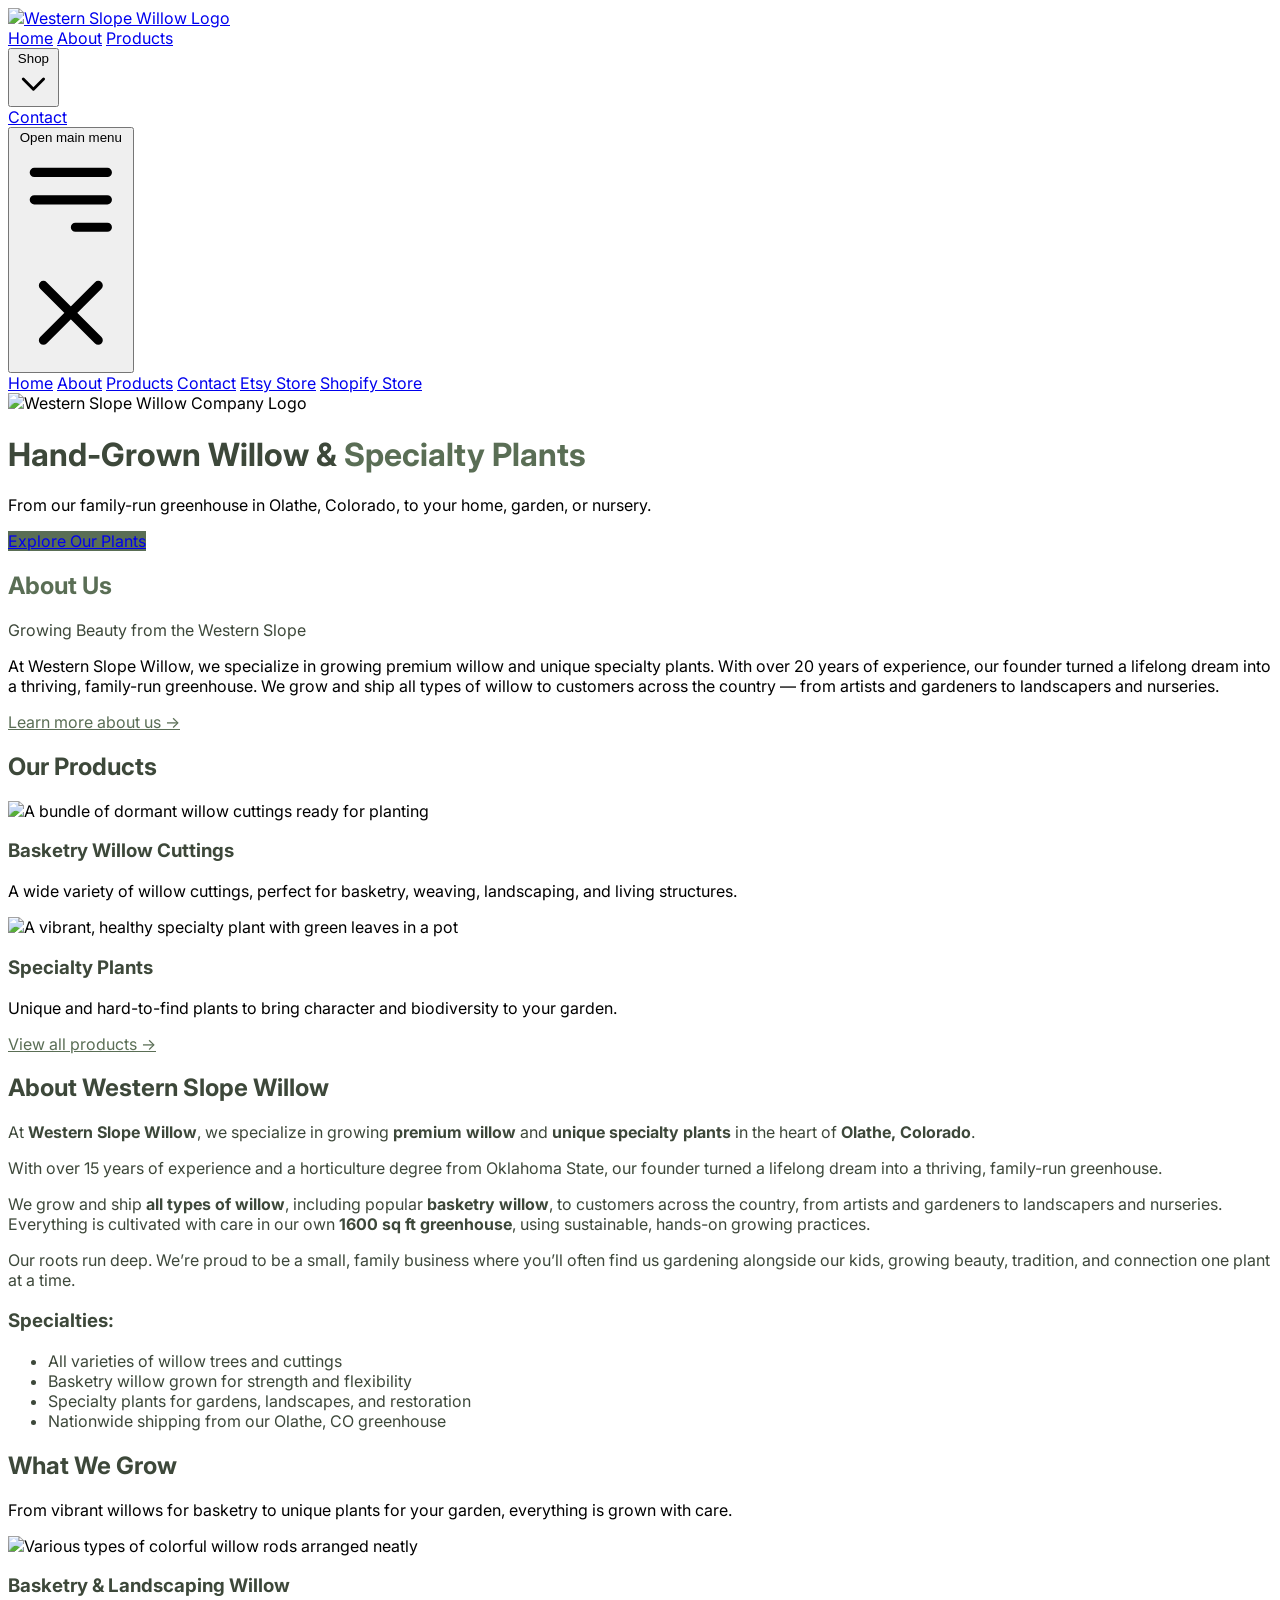
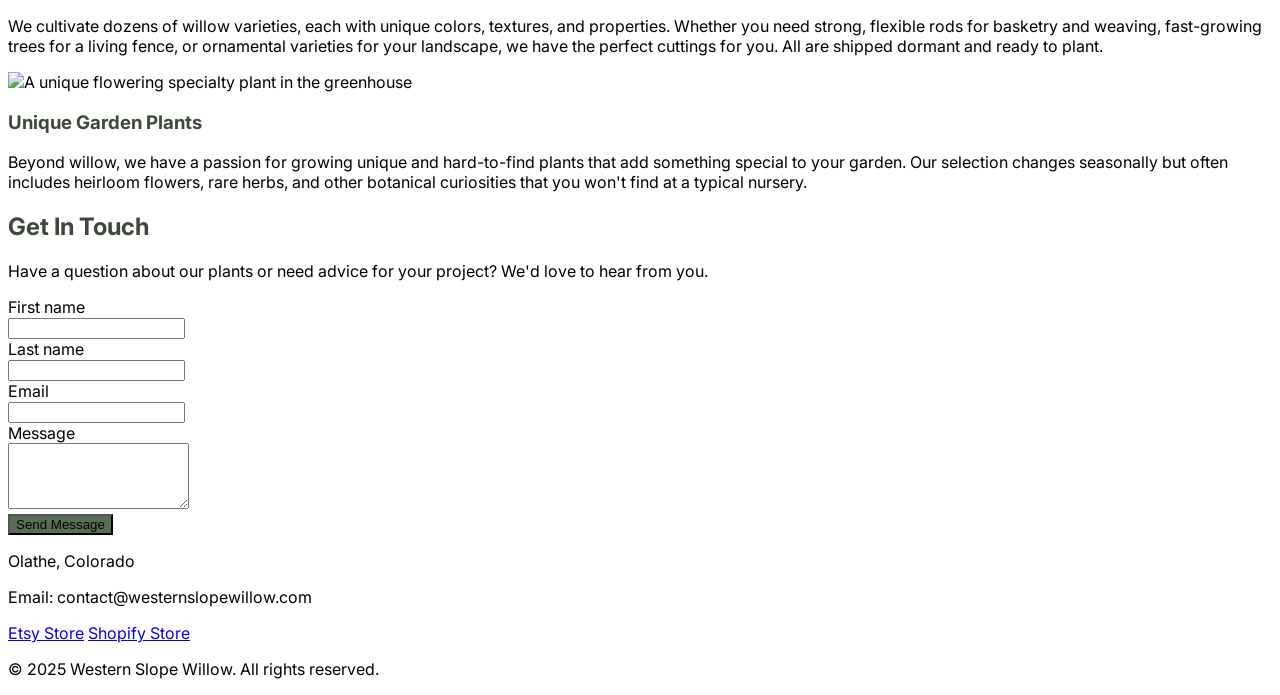
==== index.html @ 3ff565b8 "Logo sizing increased" ====
<!DOCTYPE html>
<html lang="en">
<head>
    <meta charset="UTF-8">
    <meta name="viewport" content="width=device-width, initial-scale=1.0">
    <title>Western Slope Willow - Basketry & Landscaping Cuttings</title>
    <meta name="description" content="Shop premium, hand-grown basketry willow cuttings and unique specialty plants from our family-run greenhouse in Olathe, Colorado. Perfect for weaving, landscaping, and artists.">
    <script src="https://cdn.tailwindcss.com"></script>
    <link href="https://fonts.googleapis.com/css2?family=Inter:wght@400;500;600;700&display=swap" rel="stylesheet">
    <style>
        body {
            font-family: 'Inter', sans-serif;
        }
        /* Earth Tone Palette */
        :root {
            --primary-color: #5A6E55; /* Muted Green */
            --primary-hover: #4B5A47; /* Darker Green */
            --secondary-color: #8B4513; /* Saddle Brown */
            --accent-color: #D2B48C; /* Tan */
            --text-dark: #3D483A;
            --text-light: #F5F5DC; /* Beige */
        }

        .nav-link {
            @apply px-3 py-2 rounded-md text-sm font-medium text-white hover:bg-gray-700;
        }
        .nav-link.active {
            @apply bg-gray-900 text-white;
        }
        .cta-button {
            background-color: var(--primary-color);
            @apply inline-block text-white font-bold py-3 px-6 rounded-lg transition duration-300;
        }
        .cta-button:hover {
            background-color: var(--primary-hover);
        }
        .section {
            @apply py-16 sm:py-24;
        }
        .section-title {
            @apply text-3xl sm:text-4xl font-bold tracking-tight text-center;
            color: var(--text-dark);
        }
        .card {
            @apply bg-white rounded-xl shadow-lg overflow-hidden transform hover:-translate-y-2 transition-transform duration-300;
        }
        .text-primary {
            color: var(--primary-color);
        }
        /* Style for the dropdown */
        .dropdown .dropdown-menu {
            display: none;
        }
        .dropdown:hover .dropdown-menu, .dropdown.open .dropdown-menu {
            display: block;
        }
    </style>
</head>
<body class="bg-gray-100">

    <!-- Navigation -->
    <nav class="bg-gray-800 fixed w-full z-20 top-0">
        <div class="max-w-7xl mx-auto px-4 sm:px-6 lg:px-8">
            <div class="flex items-center justify-between h-16">
                <div class="flex items-center">
                    <div class="flex-shrink-0">
                        <a href="#home" onclick="showPage('home')">
                            <img class="h-10 w-auto" src="https://github.com/westernslopewillow/Western-slope-willow/blob/main/Western%20Slope%20Willow.%20I%20want%20this%20to%20be%20a%20basic%20earthtone%20logo%20with%20mountains%20and%20willow.jpg?raw=true" alt="Western Slope Willow Logo">
                        </a>
                    </div>
                </div>
                <div class="hidden md:block">
                    <div class="ml-10 flex items-baseline space-x-4">
                        <a href="#home" class="text-white nav-link active" onclick="showPage('home')">Home</a>
                        <a href="#about" class="text-white nav-link" onclick="showPage('about')">About</a>
                        <a href="#services" class="text-white nav-link" onclick="showPage('services')">Products</a>
                        <!-- Shop Dropdown -->
                        <div class="relative dropdown">
                            <button id="shop-menu-button" class="text-white nav-link flex items-center">
                                Shop
                                <svg class="w-4 h-4 ml-1" fill="none" stroke="currentColor" viewBox="0 0 24 24" xmlns="http://www.w3.org/2000/svg"><path stroke-linecap="round" stroke-linejoin="round" stroke-width="2" d="M19 9l-7 7-7-7"></path></svg>
                            </button>
                            <div class="dropdown-menu absolute right-0 mt-2 w-48 bg-gray-800 rounded-md shadow-lg py-1 z-20">
                                <a href="https://www.etsy.com/shop/WesternSlopeWillowCo" target="_blank" class="block px-4 py-2 text-sm text-white hover:bg-gray-700">Etsy Store</a>
                                <a href="https://m1h2y1-4b.myshopify.com/" target="_blank" class="block px-4 py-2 text-sm text-white hover:bg-gray-700">Shopify Store</a>
                            </div>
                        </div>
                        <a href="#contact" class="text-white nav-link" onclick="showPage('contact')">Contact</a>
                    </div>
                </div>
                <div class="md:hidden">
                     <button id="mobile-menu-button" class="inline-flex items-center justify-center p-2 rounded-md text-gray-400 hover:text-white hover:bg-gray-700 focus:outline-none focus:ring-2 focus:ring-offset-2 focus:ring-offset-gray-800 focus:ring-white">
                        <span class="sr-only">Open main menu</span>
                        <svg class="block h-6 w-6" xmlns="http://www.w3.org/2000/svg" fill="none" viewBox="0 0 24 24" stroke="currentColor" aria-hidden="true">
                            <path stroke-linecap="round" stroke-linejoin="round" stroke-width="2" d="M4 6h16M4 12h16m-7 6h7" />
                        </svg>
                        <svg class="hidden h-6 w-6" xmlns="http://www.w3.org/2000/svg" fill="none" viewBox="0 0 24 24" stroke="currentColor" aria-hidden="true">
                            <path stroke-linecap="round" stroke-linejoin="round" stroke-width="2" d="M6 18L18 6M6 6l12 12" />
                        </svg>
                    </button>
                </div>
            </div>
        </div>
        <div class="md:hidden hidden" id="mobile-menu">
            <div class="px-2 pt-2 pb-3 space-y-1 sm:px-3">
                <a href="#home" class="block nav-link active" onclick="showPage('home')">Home</a>
                <a href="#about" class="block nav-link" onclick="showPage('about')">About</a>
                <a href="#services" class="block nav-link" onclick="showPage('services')">Products</a>
                <a href="#contact" class="block nav-link" onclick="showPage('contact')">Contact</a>
                <a href="https://www.etsy.com/shop/WesternSlopeWillowCo" target="_blank" class="block nav-link">Etsy Store</a>
                <a href="https://m1h2y1-4b.myshopify.com/" target="_blank" class="block nav-link">Shopify Store</a>
            </div>
        </div>
    </nav>

    <main class="pt-16">
        <!-- Home Page -->
        <div id="home" class="page">
            <!-- Hero Section -->
            <header class="bg-white shadow">
                <div class="max-w-7xl mx-auto py-20 px-4 sm:px-6 lg:px-8 text-center">
                    <!-- LOGO ADDED HERE -->
                    <img class="h-40 w-auto mx-auto mb-8" src="https://github.com/westernslopewillow/Western-slope-willow/blob/main/Western%20Slope%20Willow.%20I%20want%20this%20to%20be%20a%20basic%20earthtone%20logo%20with%20mountains%20and%20willow.jpg?raw=true" alt="Western Slope Willow Company Logo">
                    
                    <h1 class="text-4xl sm:text-5xl md:text-6xl font-extrabold leading-tight" style="color: var(--text-dark);">
                        Hand-Grown Willow & <span class="text-primary">Specialty Plants</span>
                    </h1>
                    <p class="mt-4 max-w-2xl mx-auto text-lg sm:text-xl text-gray-600">
                        From our family-run greenhouse in Olathe, Colorado, to your home, garden, or nursery.
                    </p>
                    <div class="mt-8">
                        <a href="#contact" onclick="showPage('contact')" class="cta-button">Explore Our Plants</a>
                    </div>
                </div>
            </header>

            <!-- About Us Summary Section -->
            <section class="section bg-gray-50">
                <div class="max-w-7xl mx-auto px-4 sm:px-6 lg:px-8">
                    <div class="lg:text-center">
                        <h2 class="text-base font-semibold tracking-wide uppercase" style="color: var(--primary-color);">About Us</h2>
                        <p class="mt-2 section-title">Growing Beauty from the Western Slope</p>
                        <p class="mt-4 max-w-2xl text-xl text-gray-600 lg:mx-auto">
                            At Western Slope Willow, we specialize in growing premium willow and unique specialty plants. With over 20 years of experience, our founder turned a lifelong dream into a thriving, family-run greenhouse. We grow and ship all types of willow to customers across the country — from artists and gardeners to landscapers and nurseries.
                        </p>
                    </div>
                    <div class="mt-12 flex justify-center">
                         <a href="#about" onclick="showPage('about')" class="font-semibold" style="color: var(--primary-color);">Learn more about us &rarr;</a>
                    </div>
                </div>
            </section>

            <!-- Products Overview Section -->
            <section class="section">
                <div class="max-w-7xl mx-auto px-4 sm:px-6 lg:px-8">
                    <h2 class="section-title">Our Products</h2>
                    <div class="mt-12 grid gap-8 md:grid-cols-2 lg:grid-cols-2 lg:max-w-4xl lg:mx-auto">
                        <div class="card">
                            <img class="h-48 w-full object-cover" src="https://placehold.co/600x400/8B4513/F5F5DC?text=Willow+Cuttings" alt="A bundle of dormant willow cuttings ready for planting">
                            <div class="p-6">
                                <h3 class="text-xl font-bold" style="color: var(--text-dark);">Basketry Willow Cuttings</h3>
                                <p class="mt-2 text-gray-600">A wide variety of willow cuttings, perfect for basketry, weaving, landscaping, and living structures.</p>
                            </div>
                        </div>
                        <div class="card">
                            <img class="h-48 w-full object-cover" src="https://placehold.co/600x400/5A6E55/F5F5DC?text=Specialty+Plants" alt="A vibrant, healthy specialty plant with green leaves in a pot">
                            <div class="p-6">
                                <h3 class="text-xl font-bold" style="color: var(--text-dark);">Specialty Plants</h3>
                                <p class="mt-2 text-gray-600">Unique and hard-to-find plants to bring character and biodiversity to your garden.</p>
                            </div>
                        </div>
                    </div>
                     <div class="mt-12 flex justify-center">
                         <a href="#services" onclick="showPage('services')" class="font-semibold" style="color: var(--primary-color);">View all products &rarr;</a>
                    </div>
                </div>
            </section>
        </div>

        <!-- About Page -->
        <div id="about" class="page hidden">
            <div class="section bg-white">
                <div class="max-w-7xl mx-auto px-4 sm:px-6 lg:px-8">
                    <h2 class="section-title">About Western Slope Willow</h2>
                    <div class="mt-12 prose prose-lg mx-auto" style="color: var(--text-dark);">
                        <p>At <strong>Western Slope Willow</strong>, we specialize in growing <strong>premium willow</strong> and <strong>unique specialty plants</strong> in the heart of <strong>Olathe, Colorado</strong>.</p>
                        <p>With over 15 years of experience and a horticulture degree from Oklahoma State, our founder turned a lifelong dream into a thriving, family-run greenhouse.</p>
                        <p>We grow and ship <strong>all types of willow</strong>, including popular <strong>basketry willow</strong>, to customers across the country, from artists and gardeners to landscapers and nurseries. Everything is cultivated with care in our own <strong>1600 sq ft greenhouse</strong>, using sustainable, hands-on growing practices.</p>
                        <p>Our roots run deep. We’re proud to be a small, family business where you’ll often find us gardening alongside our kids, growing beauty, tradition, and connection one plant at a time.</p>
                        <h3 class="mt-8">Specialties:</h3>
                        <ul>
                            <li>All varieties of willow trees and cuttings</li>
                            <li>Basketry willow grown for strength and flexibility</li>
                            <li>Specialty plants for gardens, landscapes, and restoration</li>
                            <li>Nationwide shipping from our Olathe, CO greenhouse</li>
                        </ul>
                    </div>
                </div>
            </div>
        </div>

        <!-- Products Page -->
        <div id="services" class="page hidden">
             <div class="section">
                <div class="max-w-7xl mx-auto px-4 sm:px-6 lg:px-8">
                    <h2 class="section-title">What We Grow</h2>
                    <p class="mt-4 max-w-3xl mx-auto text-center text-xl text-gray-600">From vibrant willows for basketry to unique plants for your garden, everything is grown with care.</p>
                    <div class="mt-12 space-y-12">
                        <!-- Product Item 1 -->
                        <div class="flex flex-col md:flex-row items-center bg-white rounded-xl shadow-lg p-8">
                            <div class="md:w-1/3 mb-6 md:mb-0 md:mr-8">
                                <img src="https://placehold.co/600x400/8B4513/F5F5DC?text=Willow+Varieties" class="rounded-lg shadow-md" alt="Various types of colorful willow rods arranged neatly">
                            </div>
                            <div class="md:w-2/3">
                                <h3 class="text-2xl font-bold" style="color: var(--text-dark);">Basketry & Landscaping Willow</h3>
                                <p class="mt-4 text-gray-600">We cultivate dozens of willow varieties, each with unique colors, textures, and properties. Whether you need strong, flexible rods for basketry and weaving, fast-growing trees for a living fence, or ornamental varieties for your landscape, we have the perfect cuttings for you. All are shipped dormant and ready to plant.</p>
                            </div>
                        </div>
                         <!-- Product Item 2 -->
                        <div class="flex flex-col md:flex-row-reverse items-center bg-white rounded-xl shadow-lg p-8">
                            <div class="md:w-1/3 mb-6 md:mb-0 md:ml-8">
                                <img src="https://placehold.co/600x400/5A6E55/F5F5DC?text=Specialty+Plants" class="rounded-lg shadow-md" alt="A unique flowering specialty plant in the greenhouse">
                            </div>
                            <div class="md:w-2/3">
                                <h3 class="text-2xl font-bold" style="color: var(--text-dark);">Unique Garden Plants</h3>
                                <p class="mt-4 text-gray-600">Beyond willow, we have a passion for growing unique and hard-to-find plants that add something special to your garden. Our selection changes seasonally but often includes heirloom flowers, rare herbs, and other botanical curiosities that you won't find at a typical nursery.</p>
                            </div>
                        </div>
                    </div>
                </div>
            </div>
        </div>

        <!-- Contact Page -->
        <div id="contact" class="page hidden">
            <div class="section bg-white">
                <div class="max-w-xl mx-auto px-4 sm:px-6 lg:px-8">
                    <h2 class="section-title">Get In Touch</h2>
                    <p class="mt-4 text-lg text-gray-600 text-center">Have a question about our plants or need advice for your project? We'd love to hear from you.</p>
                    <form action="#" method="POST" class="mt-12 grid grid-cols-1 gap-y-6 sm:grid-cols-2 sm:gap-x-8">
                        <div>
                            <label for="first-name" class="block text-sm font-medium text-gray-700">First name</label>
                            <div class="mt-1">
                                <input type="text" name="first-name" id="first-name" autocomplete="given-name" class="py-3 px-4 block w-full shadow-sm focus:ring-green-500 focus:border-green-500 border-gray-300 rounded-md">
                            </div>
                        </div>
                        <div>
                            <label for="last-name" class="block text-sm font-medium text-gray-700">Last name</label>
                            <div class="mt-1">
                                <input type="text" name="last-name" id="last-name" autocomplete="family-name" class="py-3 px-4 block w-full shadow-sm focus:ring-green-500 focus:border-green-500 border-gray-300 rounded-md">
                            </div>
                        </div>
                        <div class="sm:col-span-2">
                            <label for="email" class="block text-sm font-medium text-gray-700">Email</label>
                            <div class="mt-1">
                                <input id="email" name="email" type="email" autocomplete="email" class="py-3 px-4 block w-full shadow-sm focus:ring-green-500 focus:border-green-500 border-gray-300 rounded-md">
                            </div>
                        </div>
                        <div class="sm:col-span-2">
                            <label for="message" class="block text-sm font-medium text-gray-700">Message</label>
                            <div class="mt-1">
                                <textarea id="message" name="message" rows="4" class="py-3 px-4 block w-full shadow-sm focus:ring-green-500 focus:border-green-500 border border-gray-300 rounded-md"></textarea>
                            </div>
                        </div>
                        <div class="sm:col-span-2">
                            <button type="submit" class="w-full cta-button justify-center">
                                Send Message
                            </button>
                        </div>
                    </form>
                    <div class="mt-12 text-center text-gray-600">
                        <p>Olathe, Colorado</p>
                        <p class="mt-2">Email: contact@westernslopewillow.com</p>
                    </div>
                </div>
            </div>
        </div>
    </main>

    <!-- Footer -->
    <footer class="bg-gray-800">
        <div class="max-w-7xl mx-auto py-12 px-4 sm:px-6 lg:px-8 text-center">
            <div class="mb-4 flex justify-center space-x-6">
                <a href="https://www.etsy.com/shop/WesternSlopeWillowCo" target="_blank" class="text-gray-400 hover:text-white">Etsy Store</a>
                <a href="https://m1h2y1-4b.myshopify.com/" target="_blank" class="text-gray-400 hover:text-white">Shopify Store</a>
            </div>
            <p class="text-center text-base text-gray-400">&copy; 2025 Western Slope Willow. All rights reserved.</p>
        </div>
    </footer>

    <script>
        // --- Page Navigation ---
        const pages = document.querySelectorAll('.page');
        const navLinks = document.querySelectorAll('.nav-link');

        function showPage(pageId) {
            // Hide all pages
            pages.forEach(page => {
                page.classList.add('hidden');
            });

            // Show the selected page
            const activePage = document.getElementById(pageId);
            if (activePage) {
                activePage.classList.remove('hidden');
            }

            // Update active state in nav links
            navLinks.forEach(link => {
                link.classList.remove('active');
                if (link.getAttribute('href') === `#${pageId}`) {
                    link.classList.add('active');
                }
            });

            // Close mobile menu if open
            const mobileMenu = document.getElementById('mobile-menu');
            if (mobileMenu) {
                mobileMenu.classList.add('hidden');
            }
            
            // Scroll to top of page
            window.scrollTo(0, 0);
        }

        // --- Mobile Menu ---
        const mobileMenuButton = document.getElementById('mobile-menu-button');
        const mobileMenu = document.getElementById('mobile-menu');
        const mobileMenuSvgs = mobileMenuButton ? mobileMenuButton.querySelectorAll('svg') : [];

        if (mobileMenuButton) {
            mobileMenuButton.addEventListener('click', () => {
                mobileMenu.classList.toggle('hidden');
                mobileMenuSvgs.forEach(svg => svg.classList.toggle('hidden'));
            });
        }
        
        // --- Shop Dropdown ---
        const shopMenuButton = document.getElementById('shop-menu-button');
        if (shopMenuButton) {
            const dropdown = shopMenuButton.parentElement;
            shopMenuButton.addEventListener('click', (event) => {
                event.stopPropagation(); // Prevent the window click event from firing
                dropdown.classList.toggle('open');
            });

            // Close dropdown when clicking outside
            window.addEventListener('click', () => {
                if (dropdown.classList.contains('open')) {
                    dropdown.classList.remove('open');
                }
            });
        }

        // --- Page Link Handling ---
        document.querySelectorAll('a[href^="#"]').forEach(anchor => {
            anchor.addEventListener('click', function (e) {
                // Check if the link is for a page or just a placeholder
                if (this.getAttribute('href') !== '#') {
                    e.preventDefault();
                    const pageId = this.getAttribute('href').substring(1);
                    showPage(pageId);
                }
            });
        });

        // Show home page by default
        showPage('home');
    </script>

</body>
</html>
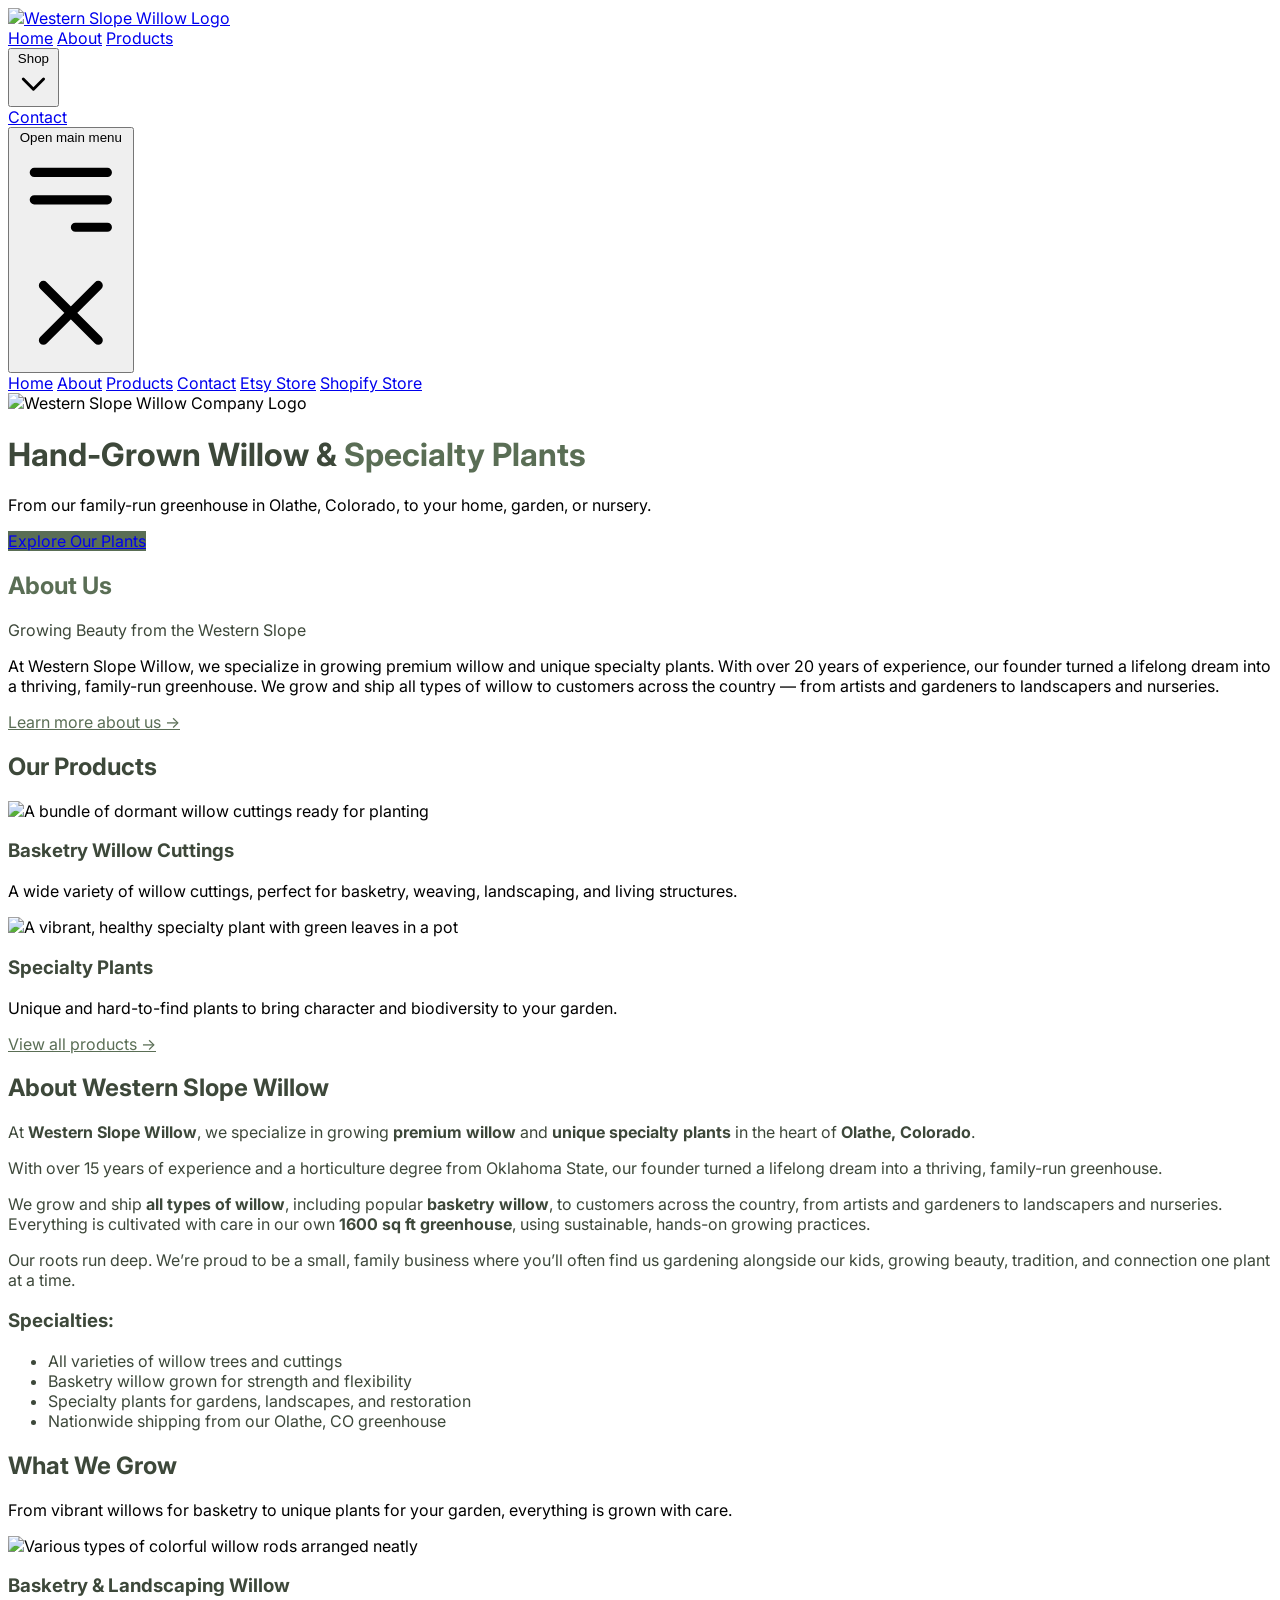
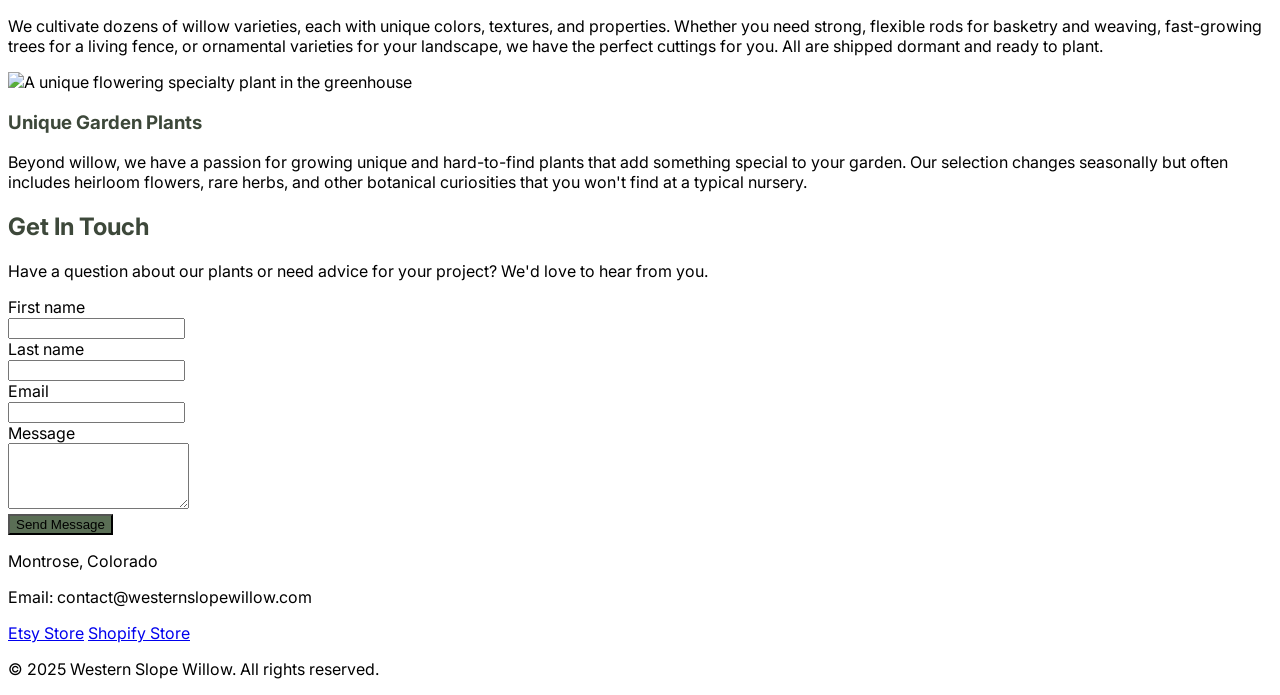
==== commit 8e1a4cc1: "Montrose location" ====
--- a/index.html
+++ b/index.html
@@ -269,7 +269,7 @@
                         </div>
                     </form>
                     <div class="mt-12 text-center text-gray-600">
-                        <p>Olathe, Colorado</p>
+                        <p>Montrose, Colorado</p>
                         <p class="mt-2">Email: contact@westernslopewillow.com</p>
                     </div>
                 </div>
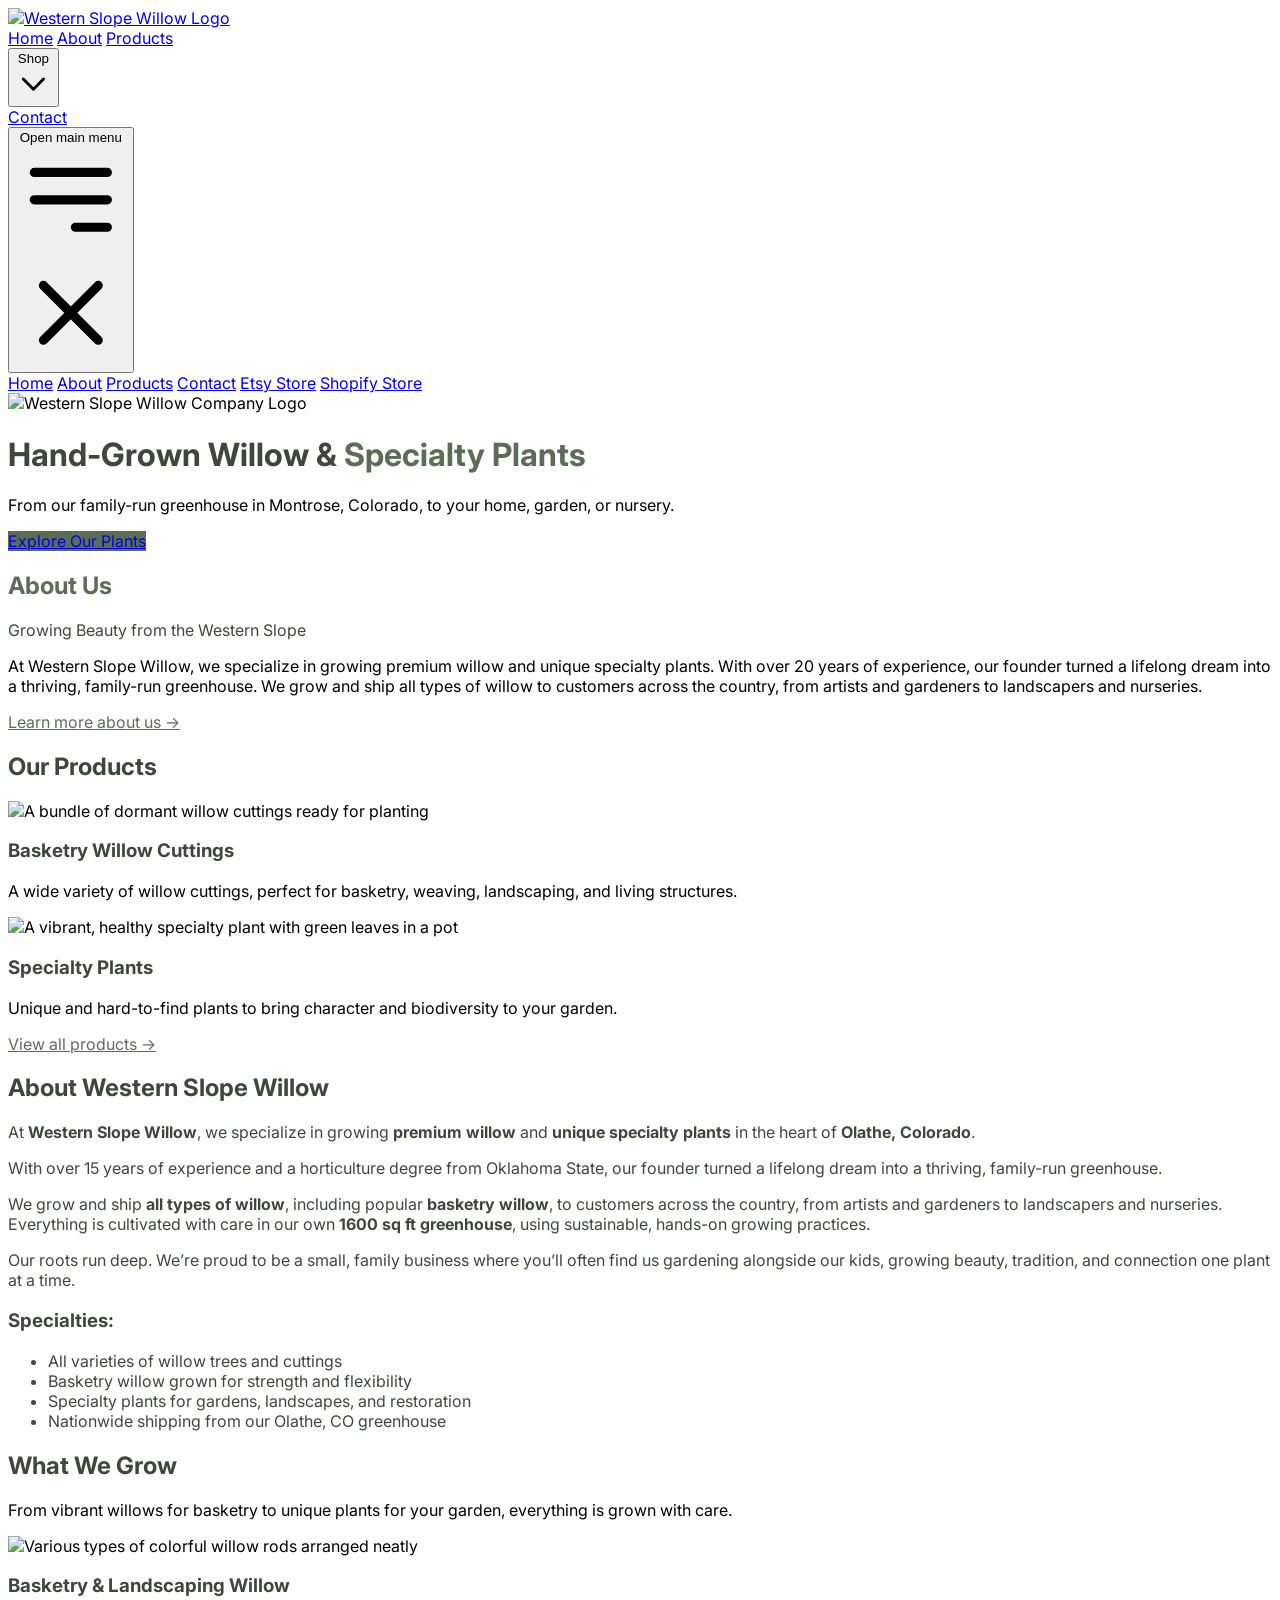
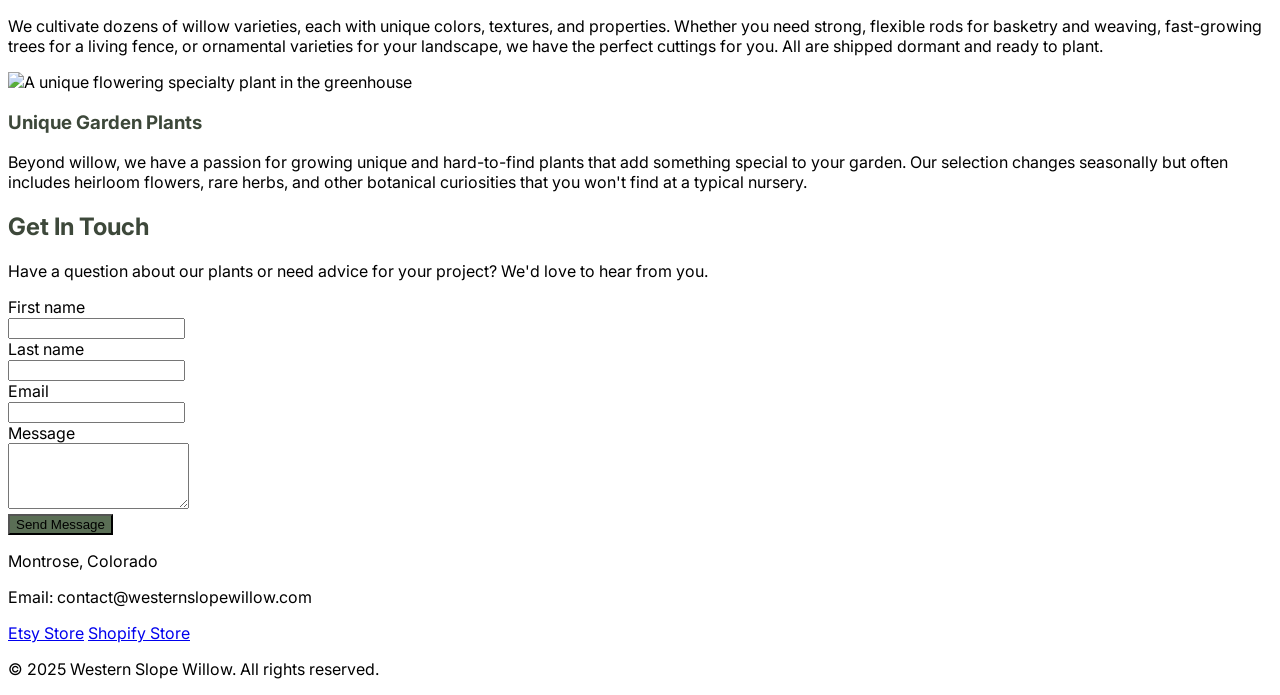
==== commit 14be0a38: "Mobile color updates" ====
--- a/index.html
+++ b/index.html
@@ -103,12 +103,12 @@
         </div>
         <div class="md:hidden hidden" id="mobile-menu">
             <div class="px-2 pt-2 pb-3 space-y-1 sm:px-3">
-                <a href="#home" class="block nav-link active" onclick="showPage('home')">Home</a>
-                <a href="#about" class="block nav-link" onclick="showPage('about')">About</a>
-                <a href="#services" class="block nav-link" onclick="showPage('services')">Products</a>
-                <a href="#contact" class="block nav-link" onclick="showPage('contact')">Contact</a>
-                <a href="https://www.etsy.com/shop/WesternSlopeWillowCo" target="_blank" class="block nav-link">Etsy Store</a>
-                <a href="https://m1h2y1-4b.myshopify.com/" target="_blank" class="block nav-link">Shopify Store</a>
+                <a href="#home" class="text-white block nav-link active" onclick="showPage('home')">Home</a>
+                <a href="#about" class="text-white block nav-link" onclick="showPage('about')">About</a>
+                <a href="#services" class="text-white block nav-link" onclick="showPage('services')">Products</a>
+                <a href="#contact" class="text-white block nav-link" onclick="showPage('contact')">Contact</a>
+                <a href="https://www.etsy.com/shop/WesternSlopeWillowCo" target="_blank" class="text-white block nav-link">Etsy Store</a>
+                <a href="https://m1h2y1-4b.myshopify.com/" target="_blank" class="text-white block nav-link">Shopify Store</a>
             </div>
         </div>
     </nav>
@@ -126,7 +126,7 @@
                         Hand-Grown Willow & <span class="text-primary">Specialty Plants</span>
                     </h1>
                     <p class="mt-4 max-w-2xl mx-auto text-lg sm:text-xl text-gray-600">
-                        From our family-run greenhouse in Olathe, Colorado, to your home, garden, or nursery.
+                        From our family-run greenhouse in Montrose, Colorado, to your home, garden, or nursery.
                     </p>
                     <div class="mt-8">
                         <a href="#contact" onclick="showPage('contact')" class="cta-button">Explore Our Plants</a>
@@ -141,7 +141,7 @@
                         <h2 class="text-base font-semibold tracking-wide uppercase" style="color: var(--primary-color);">About Us</h2>
                         <p class="mt-2 section-title">Growing Beauty from the Western Slope</p>
                         <p class="mt-4 max-w-2xl text-xl text-gray-600 lg:mx-auto">
-                            At Western Slope Willow, we specialize in growing premium willow and unique specialty plants. With over 20 years of experience, our founder turned a lifelong dream into a thriving, family-run greenhouse. We grow and ship all types of willow to customers across the country — from artists and gardeners to landscapers and nurseries.
+                            At Western Slope Willow, we specialize in growing premium willow and unique specialty plants. With over 20 years of experience, our founder turned a lifelong dream into a thriving, family-run greenhouse. We grow and ship all types of willow to customers across the country, from artists and gardeners to landscapers and nurseries.
                         </p>
                     </div>
                     <div class="mt-12 flex justify-center">
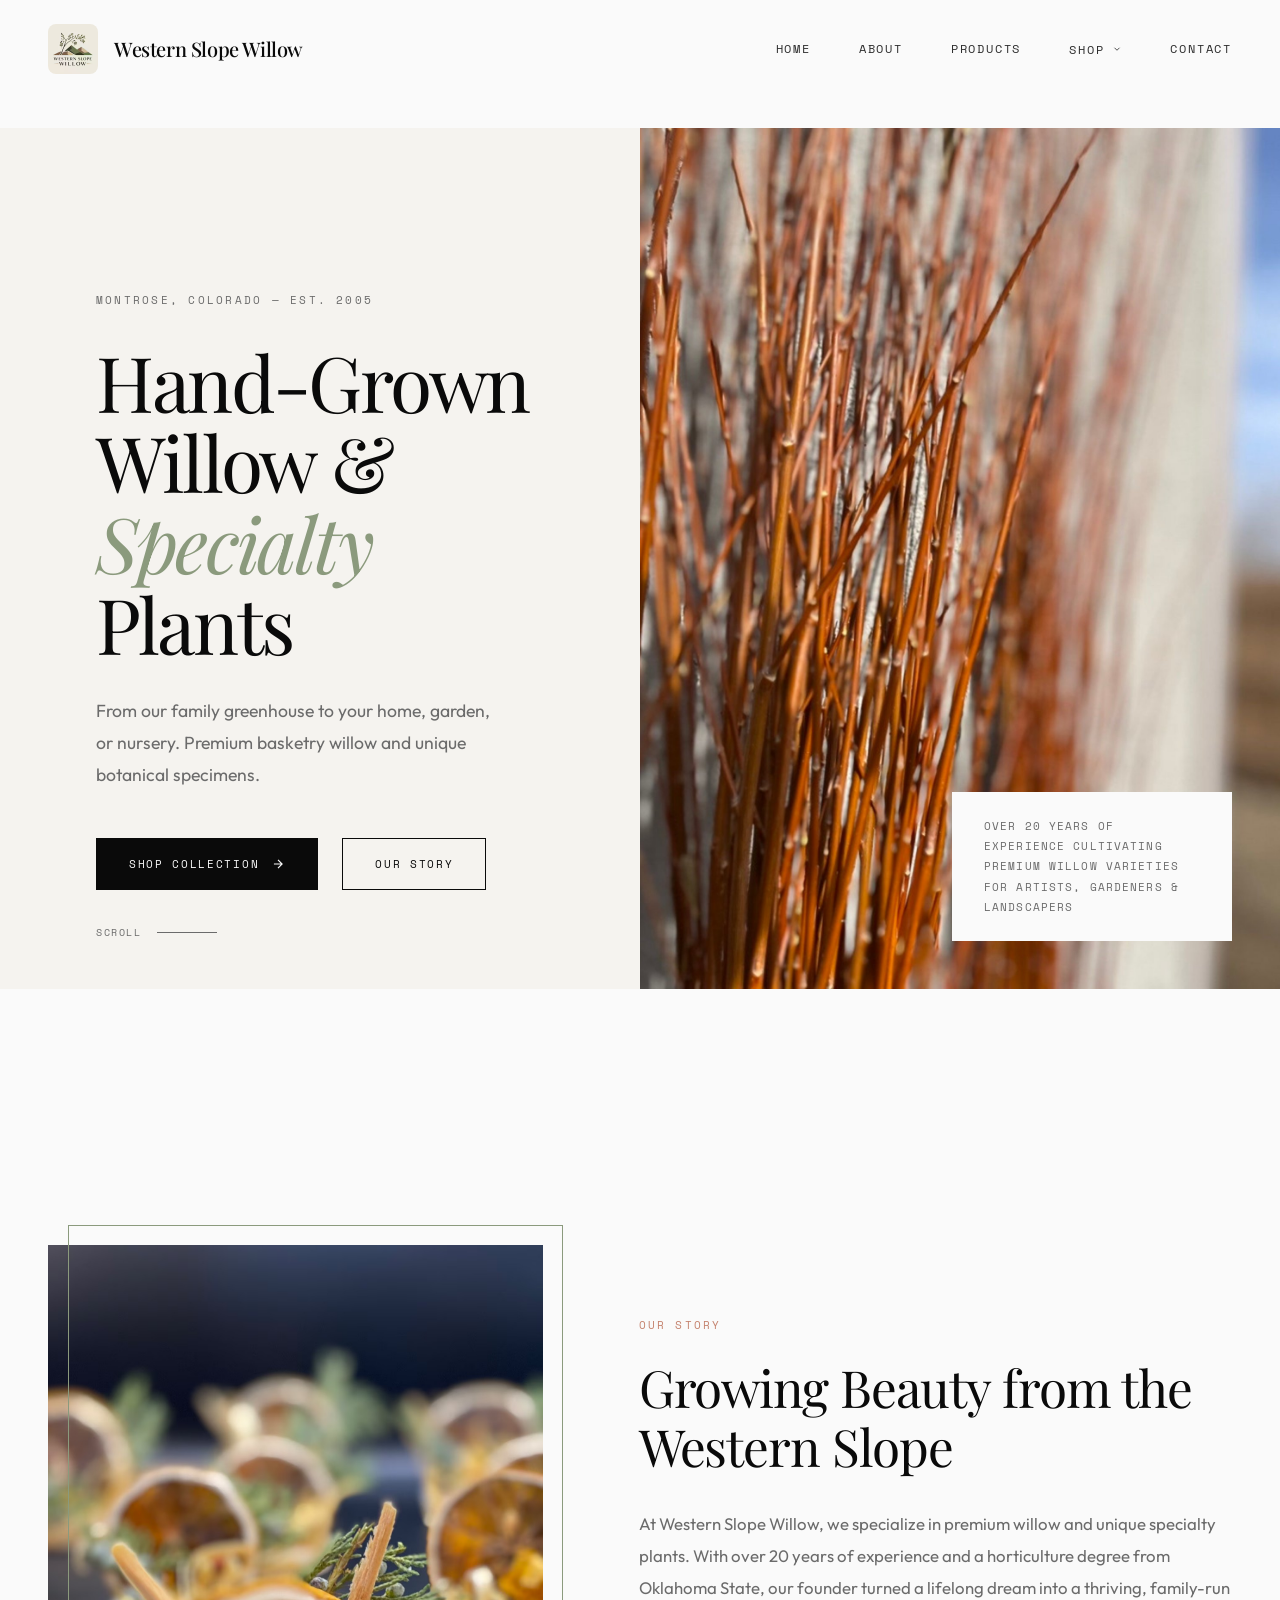
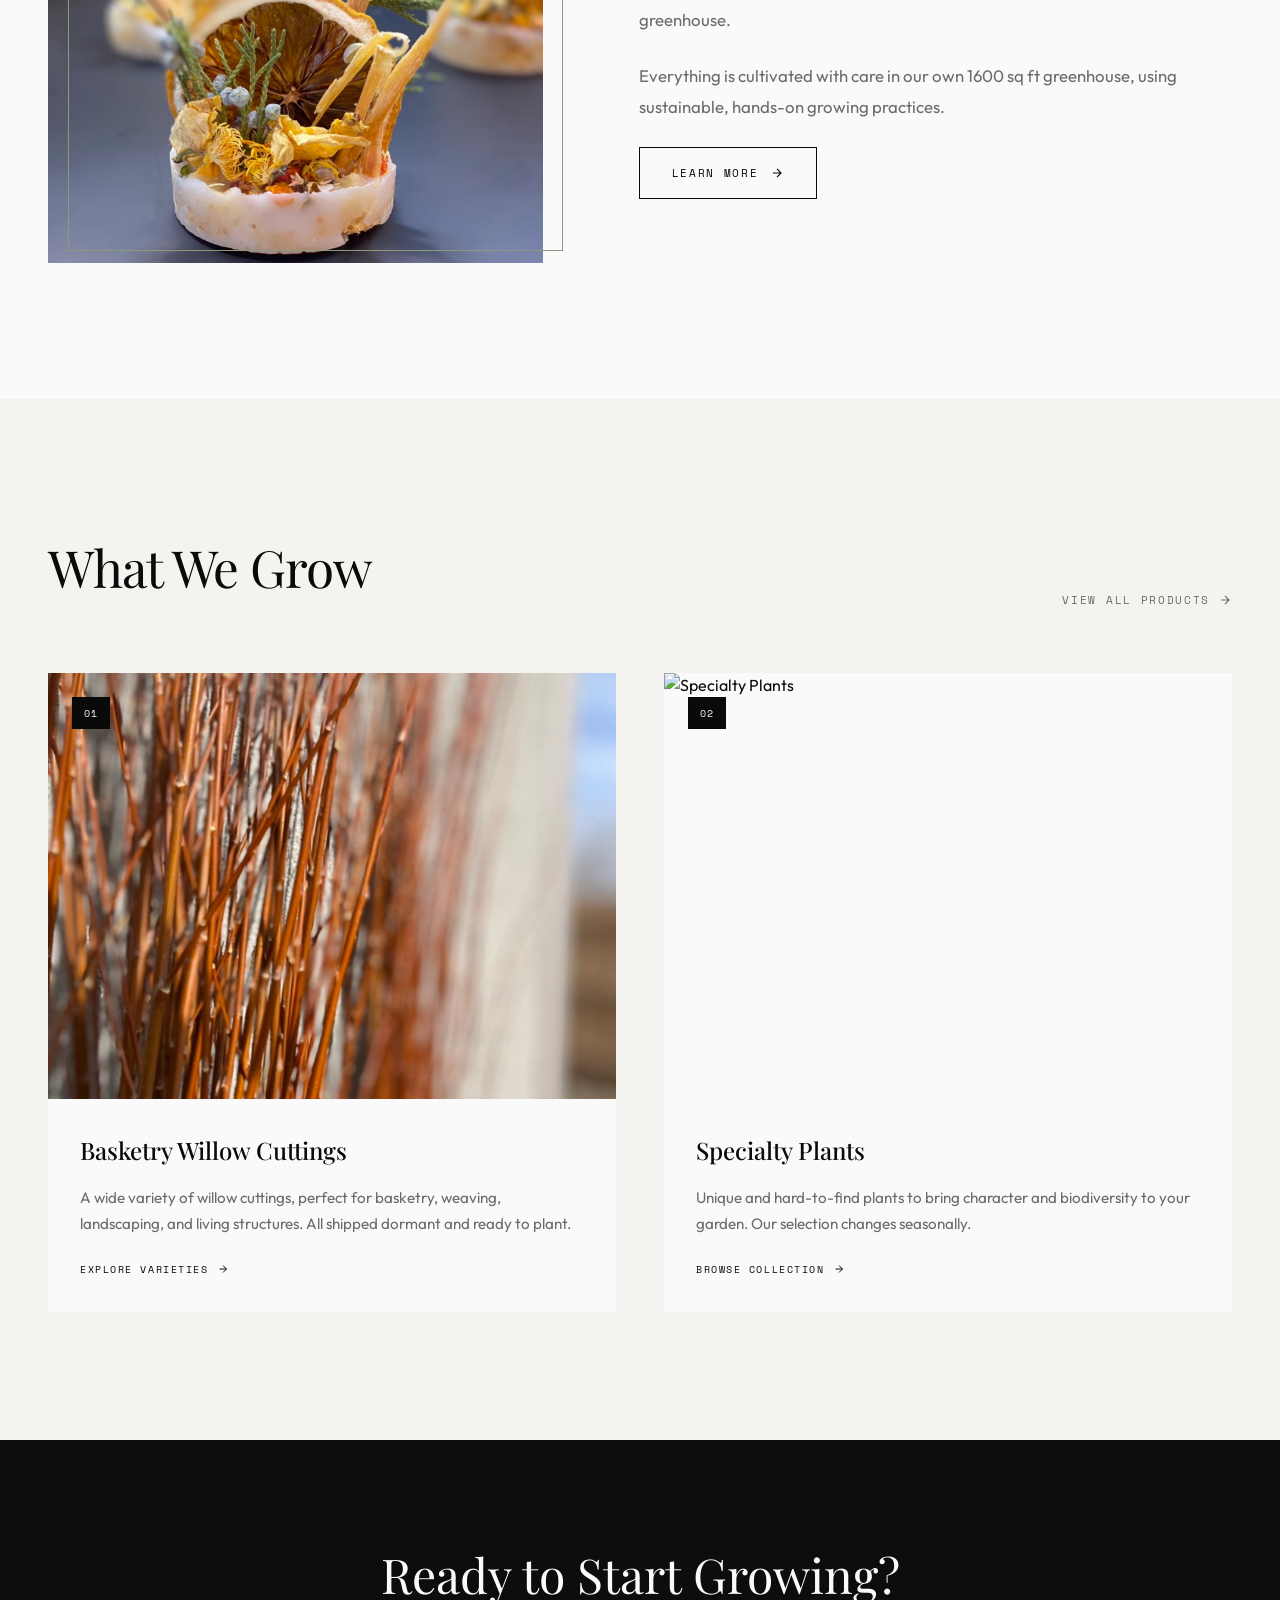
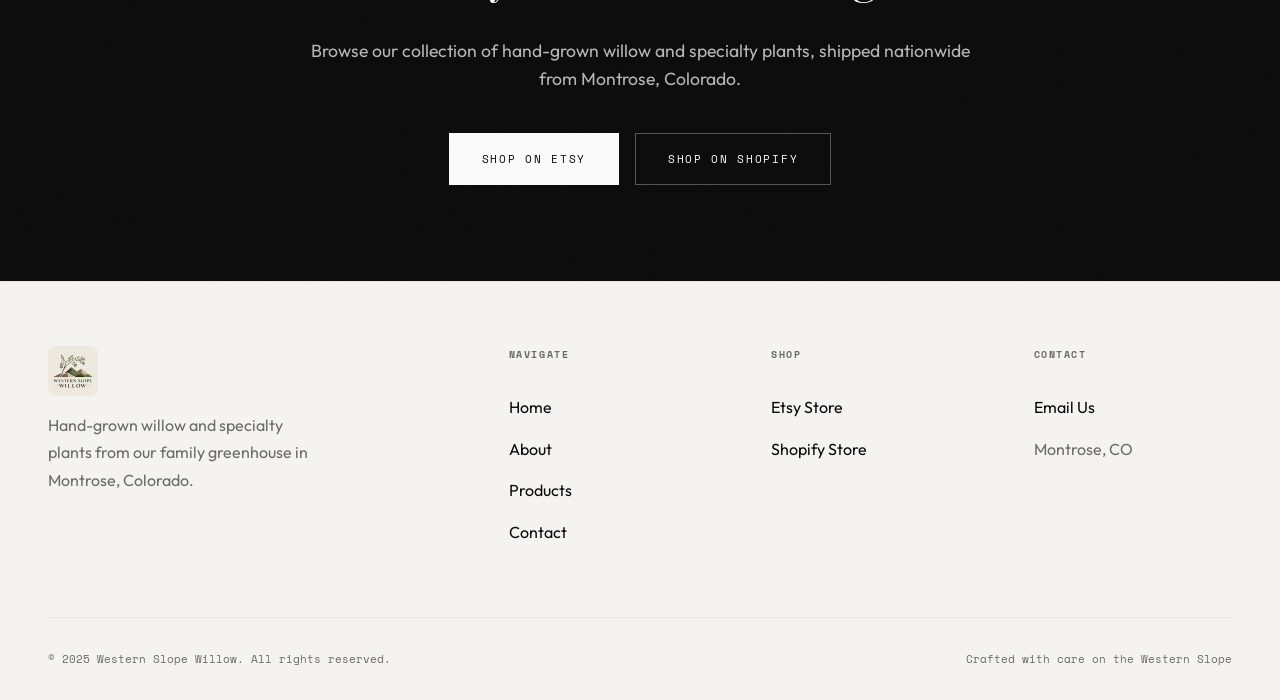
==== commit 198499d4: "Update index.html" ====
--- a/index.html
+++ b/index.html
@@ -4,369 +4,755 @@
     <meta charset="UTF-8">
     <meta name="viewport" content="width=device-width, initial-scale=1.0">
     <title>Western Slope Willow - Basketry & Landscaping Cuttings</title>
-    <meta name="description" content="Shop premium, hand-grown basketry willow cuttings and unique specialty plants from our family-run greenhouse in Olathe, Colorado. Perfect for weaving, landscaping, and artists.">
-    <script src="https://cdn.tailwindcss.com"></script>
-    <link href="https://fonts.googleapis.com/css2?family=Inter:wght@400;500;600;700&display=swap" rel="stylesheet">
+    <meta name="description" content="Shop premium, hand-grown basketry willow cuttings and unique specialty plants from our family-run greenhouse in Montrose, Colorado.">
+    <link rel="preconnect" href="https://fonts.googleapis.com">
+    <link rel="preconnect" href="https://fonts.gstatic.com" crossorigin>
+    <link href="https://fonts.googleapis.com/css2?family=Playfair+Display:ital,wght@0,400;0,500;0,600;0,700;1,400;1,500&family=Space+Mono:wght@400;700&family=Outfit:wght@300;400;500;600&display=swap" rel="stylesheet">
     <style>
-        body {
-            font-family: 'Inter', sans-serif;
-        }
-        /* Earth Tone Palette */
+        * { margin: 0; padding: 0; box-sizing: border-box; }
         :root {
-            --primary-color: #5A6E55; /* Muted Green */
-            --primary-hover: #4B5A47; /* Darker Green */
-            --secondary-color: #8B4513; /* Saddle Brown */
-            --accent-color: #D2B48C; /* Tan */
-            --text-dark: #3D483A;
-            --text-light: #F5F5DC; /* Beige */
-        }
-
+            --black: #0a0a0a;
+            --white: #fafafa;
+            --cream: #f5f3ef;
+            --sage: #8b9a7d;
+            --terracotta: #c4826d;
+            --charcoal: #2d2d2d;
+            --gray: #6b6b6b;
+            --light-gray: #e8e6e1;
+        }
+        html { scroll-behavior: smooth; }
+        body { font-family: 'Outfit', sans-serif; background: var(--white); color: var(--black); overflow-x: hidden; line-height: 1.6; }
+        .font-display { font-family: 'Playfair Display', Georgia, serif; }
+        .font-mono { font-family: 'Space Mono', monospace; }
+        .hidden { display: none !important; }
+
+        /* Navigation */
+        nav {
+            position: fixed; top: 0; left: 0; right: 0; z-index: 100;
+            padding: 1.5rem 3rem; display: flex; justify-content: space-between; align-items: center;
+            transition: all 0.4s cubic-bezier(0.4, 0, 0.2, 1);
+        }
+        nav.scrolled {
+            background: rgba(250, 250, 250, 0.95); backdrop-filter: blur(20px);
+            padding: 1rem 3rem; box-shadow: 0 1px 0 var(--light-gray);
+        }
+        .nav-logo { display: flex; align-items: center; gap: 1rem; text-decoration: none; color: var(--black); }
+        .nav-logo img { height: 50px; width: auto; border-radius: 8px; }
+        .nav-logo span { font-family: 'Playfair Display', serif; font-size: 1.25rem; font-weight: 500; letter-spacing: -0.02em; }
+        .nav-links { display: flex; align-items: center; gap: 3rem; }
         .nav-link {
-            @apply px-3 py-2 rounded-md text-sm font-medium text-white hover:bg-gray-700;
-        }
-        .nav-link.active {
-            @apply bg-gray-900 text-white;
-        }
-        .cta-button {
-            background-color: var(--primary-color);
-            @apply inline-block text-white font-bold py-3 px-6 rounded-lg transition duration-300;
-        }
-        .cta-button:hover {
-            background-color: var(--primary-hover);
-        }
-        .section {
-            @apply py-16 sm:py-24;
-        }
+            font-family: 'Space Mono', monospace; font-size: 0.75rem; text-transform: uppercase;
+            letter-spacing: 0.15em; color: var(--charcoal); text-decoration: none;
+            position: relative; padding: 0.5rem 0; transition: color 0.3s ease;
+        }
+        .nav-link::after {
+            content: ''; position: absolute; bottom: 0; left: 0; width: 0; height: 1px;
+            background: var(--terracotta); transition: width 0.3s ease;
+        }
+        .nav-link:hover::after { width: 100%; }
+        .nav-link:hover { color: var(--black); }
+
+        /* Dropdown */
+        .dropdown { position: relative; }
+        .dropdown-btn { background: none; border: none; cursor: pointer; display: flex; align-items: center; gap: 0.5rem; }
+        .dropdown-menu {
+            position: absolute; top: 100%; right: 0; margin-top: 1rem;
+            background: var(--white); border: 1px solid var(--light-gray);
+            padding: 1rem; min-width: 180px; opacity: 0; visibility: hidden;
+            transform: translateY(10px); transition: all 0.3s ease;
+        }
+        .dropdown:hover .dropdown-menu, .dropdown.open .dropdown-menu {
+            opacity: 1; visibility: visible; transform: translateY(0);
+        }
+        .dropdown-menu a {
+            display: block; padding: 0.75rem 1rem; font-family: 'Space Mono', monospace;
+            font-size: 0.7rem; text-transform: uppercase; letter-spacing: 0.1em;
+            color: var(--charcoal); text-decoration: none; transition: all 0.2s ease;
+        }
+        .dropdown-menu a:hover { color: var(--terracotta); padding-left: 1.5rem; }
+
+        /* Mobile */
+        .mobile-toggle { display: none; background: none; border: none; cursor: pointer; padding: 0.5rem; }
+        .mobile-toggle span { display: block; width: 24px; height: 1px; background: var(--black); margin: 6px 0; transition: all 0.3s ease; }
+        .mobile-menu {
+            display: none; position: fixed; top: 0; left: 0; right: 0; bottom: 0;
+            background: var(--white); z-index: 99; padding: 8rem 3rem;
+            opacity: 0; visibility: hidden; transition: all 0.4s ease;
+        }
+        .mobile-menu.active { opacity: 1; visibility: visible; }
+        .mobile-menu a {
+            display: block; font-family: 'Playfair Display', serif; font-size: 2.5rem;
+            color: var(--black); text-decoration: none; padding: 1rem 0;
+            border-bottom: 1px solid var(--light-gray); transition: all 0.3s ease;
+        }
+        .mobile-menu a:hover { padding-left: 2rem; color: var(--terracotta); }
+        @media (max-width: 768px) {
+            nav { padding: 1rem 1.5rem; }
+            .nav-links { display: none; }
+            .mobile-toggle { display: block; }
+            .mobile-menu { display: block; }
+        }
+
+        /* Hero Section */
+        .hero { min-height: 100vh; display: grid; grid-template-columns: 1fr 1fr; position: relative; }
+        .hero-content {
+            display: flex; flex-direction: column; justify-content: center;
+            padding: 8rem 6rem 4rem; background: var(--cream); position: relative;
+        }
+        .hero-label {
+            font-family: 'Space Mono', monospace; font-size: 0.7rem; text-transform: uppercase;
+            letter-spacing: 0.2em; color: var(--gray); margin-bottom: 2rem;
+        }
+        .hero-title {
+            font-family: 'Playfair Display', serif; font-size: clamp(3rem, 6vw, 5.5rem);
+            font-weight: 400; line-height: 1.05; letter-spacing: -0.03em; color: var(--black);
+        }
+        .hero-title em { font-style: italic; color: var(--sage); }
+        .hero-subtitle {
+            font-size: 1.1rem; color: var(--gray); max-width: 400px; margin-top: 2rem; line-height: 1.8;
+        }
+        .hero-cta { display: flex; gap: 1.5rem; margin-top: 3rem; flex-wrap: wrap; }
+        .btn {
+            display: inline-flex; align-items: center; gap: 0.75rem;
+            padding: 1rem 2rem; font-family: 'Space Mono', monospace; font-size: 0.7rem;
+            text-transform: uppercase; letter-spacing: 0.15em; text-decoration: none;
+            transition: all 0.4s cubic-bezier(0.4, 0, 0.2, 1);
+            border: 1px solid var(--black); background: var(--black); color: var(--white);
+        }
+        .btn:hover { background: var(--terracotta); border-color: var(--terracotta); }
+        .btn-outline { background: transparent; color: var(--black); }
+        .btn-outline:hover { background: var(--black); color: var(--white); }
+        .btn svg { width: 14px; height: 14px; transition: transform 0.3s ease; }
+        .btn:hover svg { transform: translateX(4px); }
+        .hero-image { position: relative; overflow: hidden; }
+        .hero-image img { width: 100%; height: 100%; object-fit: cover; }
+        .hero-image-overlay {
+            position: absolute; bottom: 3rem; right: 3rem;
+            background: var(--white); padding: 1.5rem 2rem; max-width: 280px;
+        }
+        .hero-image-overlay p {
+            font-family: 'Space Mono', monospace; font-size: 0.7rem; text-transform: uppercase;
+            letter-spacing: 0.1em; color: var(--gray); line-height: 1.8;
+        }
+        .scroll-indicator {
+            position: absolute; bottom: 3rem; left: 6rem;
+            display: flex; align-items: center; gap: 1rem; color: var(--gray);
+        }
+        .scroll-indicator span {
+            font-family: 'Space Mono', monospace; font-size: 0.65rem;
+            text-transform: uppercase; letter-spacing: 0.15em;
+        }
+        .scroll-line { width: 60px; height: 1px; background: var(--gray); position: relative; overflow: hidden; }
+        .scroll-line::after {
+            content: ''; position: absolute; top: 0; left: -100%; width: 100%; height: 100%;
+            background: var(--black); animation: scrollLine 2s ease-in-out infinite;
+        }
+        @keyframes scrollLine { 0% { left: -100%; } 50% { left: 100%; } 100% { left: 100%; } }
+        @media (max-width: 1024px) {
+            .hero { grid-template-columns: 1fr; }
+            .hero-content { padding: 8rem 2rem 4rem; min-height: 60vh; }
+            .hero-image { height: 50vh; }
+            .scroll-indicator { left: 2rem; bottom: 2rem; }
+        }
+
+        /* Section styling */
+        section { padding: 8rem 0; }
+        .container { max-width: 1400px; margin: 0 auto; padding: 0 3rem; }
+        @media (max-width: 768px) { section { padding: 5rem 0; } .container { padding: 0 1.5rem; } }
+
+        /* About Section */
+        .about-section { background: var(--white); }
+        .about-grid { display: grid; grid-template-columns: 1fr 1.2fr; gap: 6rem; align-items: center; }
+        .about-image { position: relative; }
+        .about-image img { width: 100%; aspect-ratio: 4/5; object-fit: cover; }
+        .about-image-frame {
+            position: absolute; top: -20px; right: -20px; bottom: 20px; left: 20px;
+            border: 1px solid var(--sage); pointer-events: none;
+        }
+        .about-label {
+            font-family: 'Space Mono', monospace; font-size: 0.7rem; text-transform: uppercase;
+            letter-spacing: 0.2em; color: var(--terracotta); margin-bottom: 1.5rem;
+        }
+        .about-title {
+            font-family: 'Playfair Display', serif; font-size: clamp(2.5rem, 4vw, 3.5rem);
+            font-weight: 400; line-height: 1.15; letter-spacing: -0.02em; margin-bottom: 2rem;
+        }
+        .about-text { color: var(--gray); font-size: 1.05rem; line-height: 1.9; margin-bottom: 1.5rem; }
+        @media (max-width: 1024px) {
+            .about-grid { grid-template-columns: 1fr; gap: 3rem; }
+            .about-image-frame { display: none; }
+        }
+
+        /* Products Section */
+        .products-section { background: var(--cream); }
+        .section-header { display: flex; justify-content: space-between; align-items: flex-end; margin-bottom: 4rem; }
         .section-title {
-            @apply text-3xl sm:text-4xl font-bold tracking-tight text-center;
-            color: var(--text-dark);
-        }
-        .card {
-            @apply bg-white rounded-xl shadow-lg overflow-hidden transform hover:-translate-y-2 transition-transform duration-300;
-        }
-        .text-primary {
-            color: var(--primary-color);
-        }
-        /* Style for the dropdown */
-        .dropdown .dropdown-menu {
-            display: none;
-        }
-        .dropdown:hover .dropdown-menu, .dropdown.open .dropdown-menu {
-            display: block;
+            font-family: 'Playfair Display', serif; font-size: clamp(2.5rem, 4vw, 3.5rem);
+            font-weight: 400; letter-spacing: -0.02em;
+        }
+        .section-link {
+            font-family: 'Space Mono', monospace; font-size: 0.7rem; text-transform: uppercase;
+            letter-spacing: 0.15em; color: var(--gray); text-decoration: none;
+            display: flex; align-items: center; gap: 0.5rem; transition: color 0.3s ease;
+        }
+        .section-link:hover { color: var(--terracotta); }
+        .products-grid { display: grid; grid-template-columns: repeat(2, 1fr); gap: 3rem; }
+        .product-card {
+            position: relative; background: var(--white); overflow: hidden;
+            transition: transform 0.5s cubic-bezier(0.4, 0, 0.2, 1);
+        }
+        .product-card:hover { transform: translateY(-10px); }
+        .product-image { aspect-ratio: 4/3; overflow: hidden; position: relative; }
+        .product-image img {
+            width: 100%; height: 100%; object-fit: cover;
+            transition: transform 0.8s cubic-bezier(0.4, 0, 0.2, 1);
+        }
+        .product-card:hover .product-image img { transform: scale(1.08); }
+        .product-number {
+            position: absolute; top: 1.5rem; left: 1.5rem;
+            font-family: 'Space Mono', monospace; font-size: 0.65rem; letter-spacing: 0.1em;
+            color: var(--white); background: var(--black); padding: 0.5rem 0.75rem;
+        }
+        .product-content { padding: 2rem; }
+        .product-title { font-family: 'Playfair Display', serif; font-size: 1.5rem; font-weight: 500; margin-bottom: 1rem; }
+        .product-desc { color: var(--gray); font-size: 0.95rem; line-height: 1.7; }
+        .product-link {
+            display: inline-flex; align-items: center; gap: 0.5rem; margin-top: 1.5rem;
+            font-family: 'Space Mono', monospace; font-size: 0.65rem; text-transform: uppercase;
+            letter-spacing: 0.15em; color: var(--black); text-decoration: none; transition: color 0.3s ease;
+        }
+        .product-link:hover { color: var(--terracotta); }
+        @media (max-width: 768px) {
+            .products-grid { grid-template-columns: 1fr; }
+            .section-header { flex-direction: column; align-items: flex-start; gap: 1.5rem; }
+        }
+
+        /* CTA Banner */
+        .cta-banner {
+            background: var(--black); color: var(--white); padding: 6rem 0;
+            position: relative; overflow: hidden;
+        }
+        .cta-banner::before {
+            content: ''; position: absolute; top: 0; left: 0; right: 0; bottom: 0;
+            background: url("data:image/svg+xml,%3Csvg viewBox='0 0 400 400' xmlns='http://www.w3.org/2000/svg'%3E%3Cfilter id='noiseFilter'%3E%3CfeTurbulence type='fractalNoise' baseFrequency='0.9' numOctaves='4' stitchTiles='stitch'/%3E%3C/filter%3E%3Crect width='100%25' height='100%25' filter='url(%23noiseFilter)'/%3E%3C/svg%3E");
+            opacity: 0.03;
+        }
+        .cta-content { position: relative; text-align: center; max-width: 700px; margin: 0 auto; }
+        .cta-title {
+            font-family: 'Playfair Display', serif; font-size: clamp(2rem, 4vw, 3rem);
+            font-weight: 400; margin-bottom: 1.5rem;
+        }
+        .cta-text { color: rgba(255,255,255,0.7); font-size: 1.1rem; margin-bottom: 2.5rem; }
+        .cta-buttons { display: flex; gap: 1rem; justify-content: center; flex-wrap: wrap; }
+        .btn-white { background: var(--white); color: var(--black); border-color: var(--white); }
+        .btn-white:hover { background: var(--terracotta); border-color: var(--terracotta); color: var(--white); }
+        .btn-ghost { background: transparent; color: var(--white); border-color: rgba(255,255,255,0.3); }
+        .btn-ghost:hover { border-color: var(--white); background: var(--white); color: var(--black); }
+
+        /* Contact Section */
+        .contact-grid { display: grid; grid-template-columns: 1fr 1.5fr; gap: 6rem; }
+        .contact-info h2 {
+            font-family: 'Playfair Display', serif; font-size: clamp(2rem, 3vw, 2.5rem);
+            font-weight: 400; margin-bottom: 1.5rem;
+        }
+        .contact-info p { color: var(--gray); line-height: 1.8; margin-bottom: 2rem; }
+        .contact-details { border-top: 1px solid var(--light-gray); padding-top: 2rem; }
+        .contact-item { margin-bottom: 1.5rem; }
+        .contact-item-label {
+            font-family: 'Space Mono', monospace; font-size: 0.65rem; text-transform: uppercase;
+            letter-spacing: 0.15em; color: var(--gray); margin-bottom: 0.5rem;
+        }
+        .contact-item-value { font-size: 1rem; color: var(--black); }
+        .contact-item-value a { color: var(--black); text-decoration: none; transition: color 0.3s ease; }
+        .contact-item-value a:hover { color: var(--terracotta); }
+        .contact-form { background: var(--cream); padding: 3rem; }
+        .form-group { margin-bottom: 1.5rem; }
+        .form-label {
+            display: block; font-family: 'Space Mono', monospace; font-size: 0.65rem;
+            text-transform: uppercase; letter-spacing: 0.15em; color: var(--gray); margin-bottom: 0.75rem;
+        }
+        .form-input {
+            width: 100%; padding: 1rem; border: 1px solid var(--light-gray); background: var(--white);
+            font-family: 'Outfit', sans-serif; font-size: 1rem; color: var(--black); transition: border-color 0.3s ease;
+        }
+        .form-input:focus { outline: none; border-color: var(--sage); }
+        textarea.form-input { resize: none; min-height: 150px; }
+        .form-row { display: grid; grid-template-columns: 1fr 1fr; gap: 1.5rem; }
+        @media (max-width: 1024px) { .contact-grid { grid-template-columns: 1fr; gap: 3rem; } }
+        @media (max-width: 768px) { .form-row { grid-template-columns: 1fr; } }
+
+        /* Footer */
+        footer { background: var(--cream); padding: 4rem 0 2rem; border-top: 1px solid var(--light-gray); }
+        .footer-grid { display: grid; grid-template-columns: 2fr 1fr 1fr 1fr; gap: 4rem; margin-bottom: 4rem; }
+        .footer-brand p { color: var(--gray); margin-top: 1rem; max-width: 280px; line-height: 1.7; }
+        .footer-title {
+            font-family: 'Space Mono', monospace; font-size: 0.65rem; text-transform: uppercase;
+            letter-spacing: 0.15em; color: var(--gray); margin-bottom: 1.5rem;
+        }
+        .footer-links a { display: block; color: var(--black); text-decoration: none; padding: 0.5rem 0; transition: color 0.3s ease; }
+        .footer-links a:hover { color: var(--terracotta); }
+        .footer-bottom {
+            display: flex; justify-content: space-between; align-items: center;
+            padding-top: 2rem; border-top: 1px solid var(--light-gray);
+        }
+        .footer-bottom p { font-family: 'Space Mono', monospace; font-size: 0.7rem; color: var(--gray); }
+        @media (max-width: 1024px) { .footer-grid { grid-template-columns: 1fr 1fr; gap: 3rem; } }
+        @media (max-width: 768px) {
+            .footer-grid { grid-template-columns: 1fr; gap: 2rem; }
+            .footer-bottom { flex-direction: column; gap: 1rem; text-align: center; }
+        }
+
+        /* Animations */
+        @keyframes fadeInUp { from { opacity: 0; transform: translateY(40px); } to { opacity: 1; transform: translateY(0); } }
+        .animate-in { animation: fadeInUp 0.8s cubic-bezier(0.4, 0, 0.2, 1) forwards; }
+        .delay-1 { animation-delay: 0.1s; } .delay-2 { animation-delay: 0.2s; }
+        .delay-3 { animation-delay: 0.3s; } .delay-4 { animation-delay: 0.4s; }
+        .reveal { opacity: 0; transform: translateY(40px); transition: all 0.8s cubic-bezier(0.4, 0, 0.2, 1); }
+        .reveal.visible { opacity: 1; transform: translateY(0); }
+
+        /* Page headers */
+        .page-hero { min-height: 50vh; display: flex; align-items: flex-end; padding: 8rem 0 4rem; background: var(--cream); }
+        .page-title {
+            font-family: 'Playfair Display', serif; font-size: clamp(3rem, 6vw, 5rem);
+            font-weight: 400; letter-spacing: -0.03em; margin-bottom: 1rem;
+        }
+        .page-subtitle { font-size: 1.15rem; color: var(--gray); max-width: 500px; }
+        .page-content { padding: 6rem 0; background: var(--white); }
+
+        /* About page */
+        .about-content-grid { display: grid; grid-template-columns: 1fr 2fr; gap: 4rem; }
+        .about-sidebar { position: sticky; top: 120px; height: fit-content; }
+        .about-sidebar-item { margin-bottom: 2rem; }
+        .about-sidebar-label {
+            font-family: 'Space Mono', monospace; font-size: 0.65rem; text-transform: uppercase;
+            letter-spacing: 0.15em; color: var(--gray); margin-bottom: 0.5rem;
+        }
+        .about-sidebar-value { font-size: 1rem; color: var(--black); }
+        .about-main-text { font-size: 1.15rem; color: var(--charcoal); line-height: 2; }
+        .about-main-text p { margin-bottom: 2rem; }
+        .about-main-text strong { color: var(--black); }
+        .specialties-list { margin-top: 3rem; padding-top: 2rem; border-top: 1px solid var(--light-gray); }
+        .specialty-item { display: flex; align-items: flex-start; gap: 1rem; padding: 1rem 0; }
+        .specialty-icon {
+            width: 24px; height: 24px; background: var(--sage); border-radius: 50%;
+            flex-shrink: 0; display: flex; align-items: center; justify-content: center;
+        }
+        .specialty-icon svg { width: 12px; height: 12px; color: var(--white); }
+        @media (max-width: 1024px) {
+            .about-content-grid { grid-template-columns: 1fr; gap: 3rem; }
+            .about-sidebar { position: static; display: grid; grid-template-columns: repeat(2, 1fr); gap: 2rem; }
+        }
+        @media (max-width: 768px) { .about-sidebar { grid-template-columns: 1fr; } }
+
+        /* Products page */
+        .product-detail {
+            display: grid; grid-template-columns: 1.2fr 1fr; gap: 6rem;
+            align-items: center; margin-bottom: 8rem;
+        }
+        .product-detail:last-child { margin-bottom: 0; }
+        .product-detail.reverse { direction: rtl; }
+        .product-detail.reverse > * { direction: ltr; }
+        .product-detail-image img { width: 100%; aspect-ratio: 4/3; object-fit: cover; }
+        .product-detail-content h3 {
+            font-family: 'Playfair Display', serif; font-size: clamp(2rem, 3vw, 2.5rem);
+            font-weight: 400; margin-bottom: 1.5rem;
+        }
+        .product-detail-content p { color: var(--gray); font-size: 1.05rem; line-height: 1.9; margin-bottom: 1.5rem; }
+        @media (max-width: 1024px) {
+            .product-detail, .product-detail.reverse { grid-template-columns: 1fr; gap: 3rem; direction: ltr; }
         }
     </style>
 </head>
-<body class="bg-gray-100">
-
+<body>
     <!-- Navigation -->
-    <nav class="bg-gray-800 fixed w-full z-20 top-0">
-        <div class="max-w-7xl mx-auto px-4 sm:px-6 lg:px-8">
-            <div class="flex items-center justify-between h-16">
-                <div class="flex items-center">
-                    <div class="flex-shrink-0">
-                        <a href="#home" onclick="showPage('home')">
-                            <img class="h-10 w-auto" src="https://github.com/westernslopewillow/Western-slope-willow/blob/main/Western%20Slope%20Willow.%20I%20want%20this%20to%20be%20a%20basic%20earthtone%20logo%20with%20mountains%20and%20willow.jpg?raw=true" alt="Western Slope Willow Logo">
+    <nav id="navbar">
+        <a href="#home" class="nav-logo" onclick="showPage('home')">
+            <img src="[data-uri]" alt="Western Slope Willow">
+            <span>Western Slope Willow</span>
+        </a>
+        <div class="nav-links">
+            <a href="#home" class="nav-link" onclick="showPage('home')">Home</a>
+            <a href="#about" class="nav-link" onclick="showPage('about')">About</a>
+            <a href="#services" class="nav-link" onclick="showPage('services')">Products</a>
+            <div class="dropdown">
+                <button class="dropdown-btn nav-link">
+                    Shop
+                    <svg width="10" height="10" viewBox="0 0 24 24" fill="none" stroke="currentColor" stroke-width="2"><path d="M6 9l6 6 6-6"/></svg>
+                </button>
+                <div class="dropdown-menu">
+                    <a href="https://www.etsy.com/shop/WesternSlopeWillowCo" target="_blank">Etsy Store</a>
+                    <a href="https://m1h2y1-4b.myshopify.com/" target="_blank">Shopify Store</a>
+                </div>
+            </div>
+            <a href="#contact" class="nav-link" onclick="showPage('contact')">Contact</a>
+        </div>
+        <button class="mobile-toggle" id="mobileToggle"><span></span><span></span><span></span></button>
+    </nav>
+
+    <!-- Mobile Menu -->
+    <div class="mobile-menu" id="mobileMenu">
+        <a href="#home" onclick="showPage('home')">Home</a>
+        <a href="#about" onclick="showPage('about')">About</a>
+        <a href="#services" onclick="showPage('services')">Products</a>
+        <a href="#contact" onclick="showPage('contact')">Contact</a>
+        <a href="https://www.etsy.com/shop/WesternSlopeWillowCo" target="_blank">Etsy Store</a>
+        <a href="https://m1h2y1-4b.myshopify.com/" target="_blank">Shopify Store</a>
+    </div>
+
+    <main>
+        <!-- HOME PAGE -->
+        <div id="home" class="page">
+            <section class="hero">
+                <div class="hero-content">
+                    <p class="hero-label animate-in">Montrose, Colorado — Est. 2005</p>
+                    <h1 class="hero-title animate-in delay-1">Hand-Grown<br>Willow &<br><em>Specialty</em> Plants</h1>
+                    <p class="hero-subtitle animate-in delay-2">From our family greenhouse to your home, garden, or nursery. Premium basketry willow and unique botanical specimens.</p>
+                    <div class="hero-cta animate-in delay-3">
+                        <a href="https://m1h2y1-4b.myshopify.com/" target="_blank" class="btn">
+                            Shop Collection
+                            <svg viewBox="0 0 24 24" fill="none" stroke="currentColor" stroke-width="2"><path d="M5 12h14M12 5l7 7-7 7"/></svg>
                         </a>
-                    </div>
-                </div>
-                <div class="hidden md:block">
-                    <div class="ml-10 flex items-baseline space-x-4">
-                        <a href="#home" class="text-white nav-link active" onclick="showPage('home')">Home</a>
-                        <a href="#about" class="text-white nav-link" onclick="showPage('about')">About</a>
-                        <a href="#services" class="text-white nav-link" onclick="showPage('services')">Products</a>
-                        <!-- Shop Dropdown -->
-                        <div class="relative dropdown">
-                            <button id="shop-menu-button" class="text-white nav-link flex items-center">
-                                Shop
-                                <svg class="w-4 h-4 ml-1" fill="none" stroke="currentColor" viewBox="0 0 24 24" xmlns="http://www.w3.org/2000/svg"><path stroke-linecap="round" stroke-linejoin="round" stroke-width="2" d="M19 9l-7 7-7-7"></path></svg>
+                        <a href="#about" onclick="showPage('about')" class="btn btn-outline">Our Story</a>
+                    </div>
+                    <div class="scroll-indicator animate-in delay-4">
+                        <span>Scroll</span>
+                        <div class="scroll-line"></div>
+                    </div>
+                </div>
+                <div class="hero-image">
+                    <img src="[data-uri]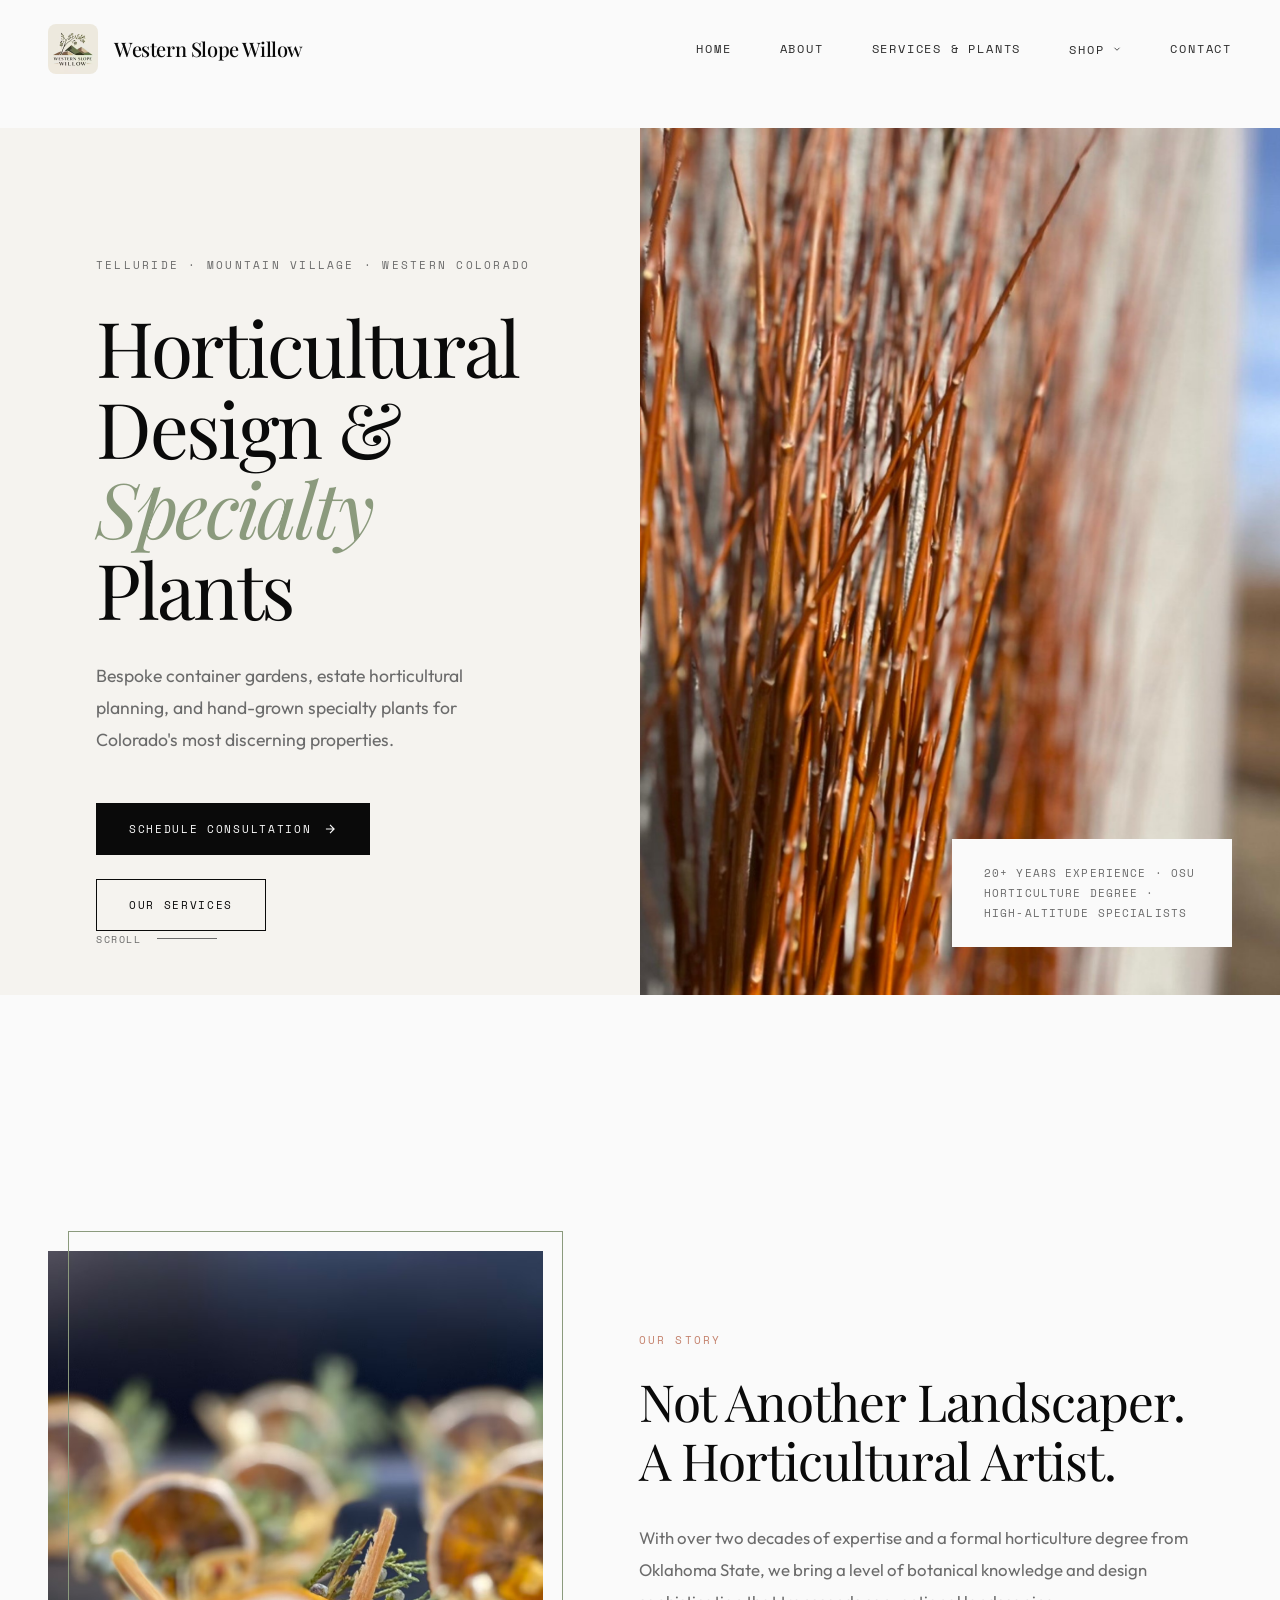
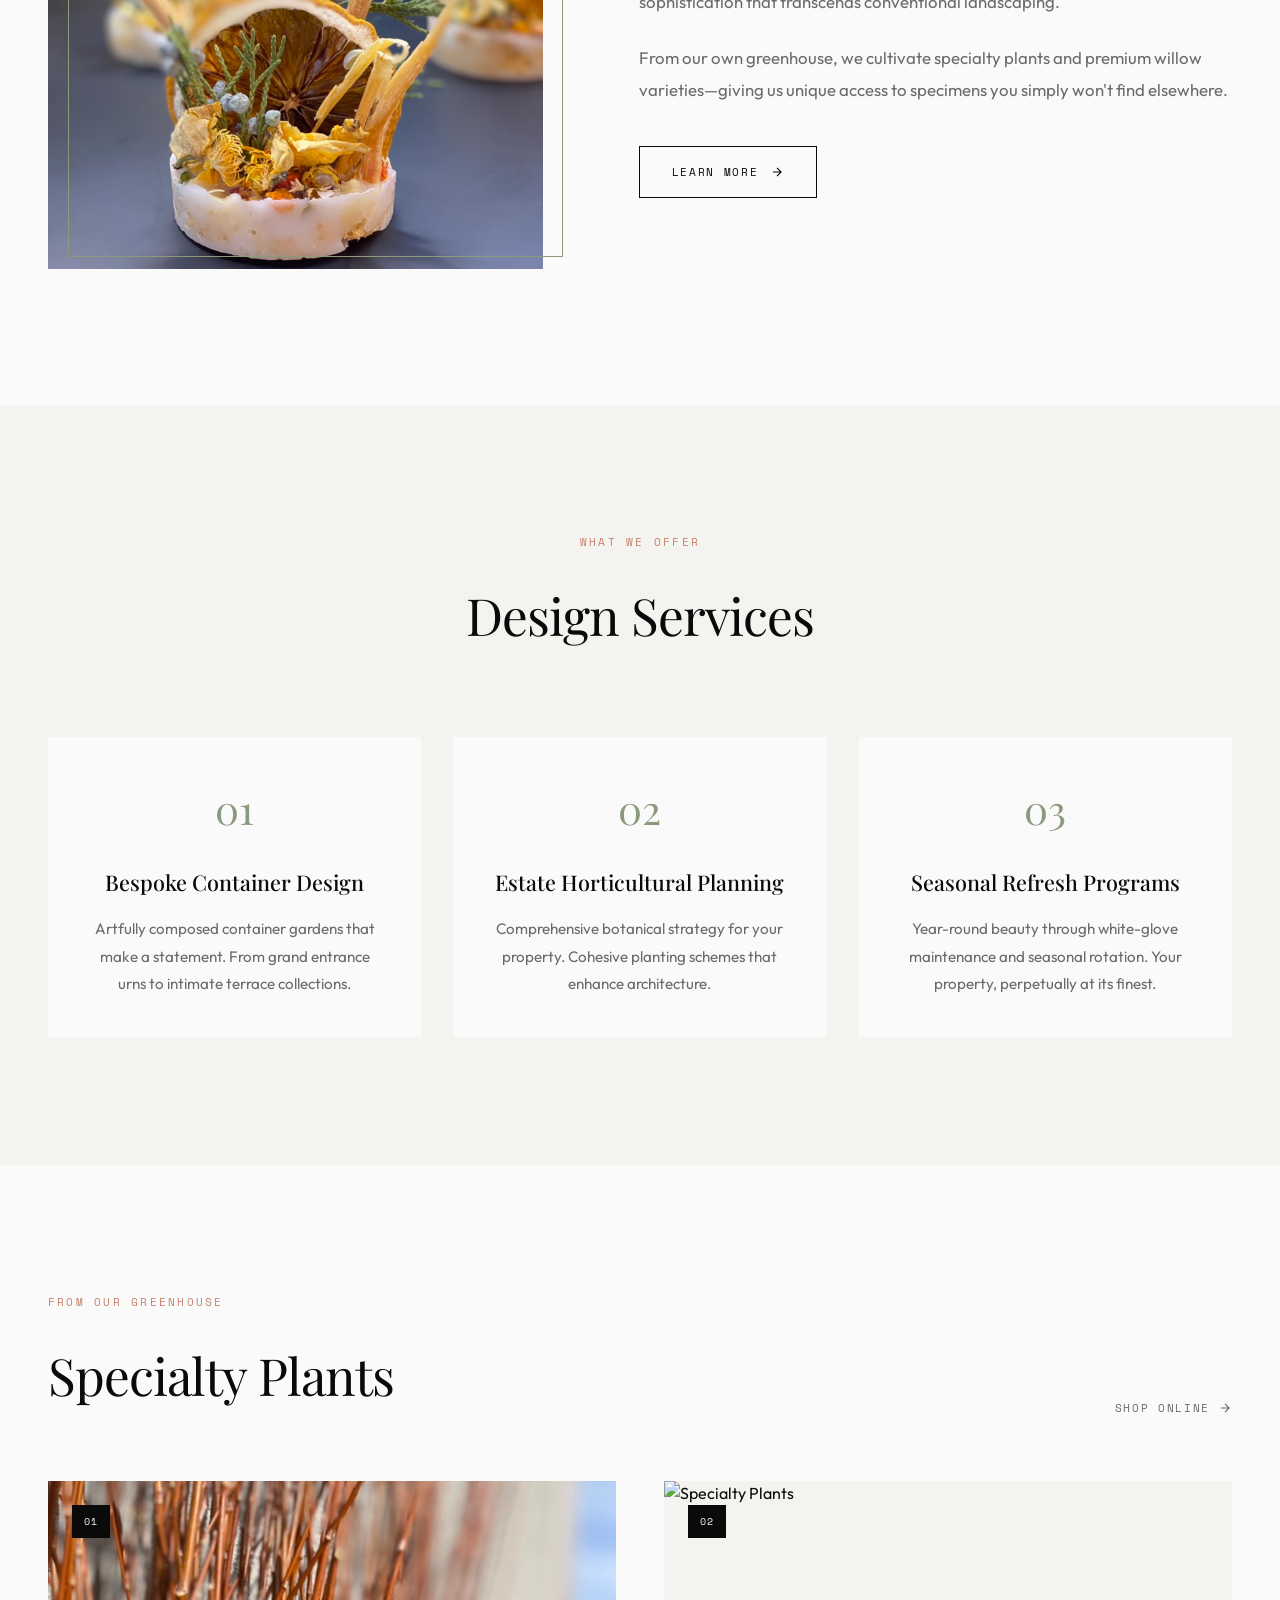
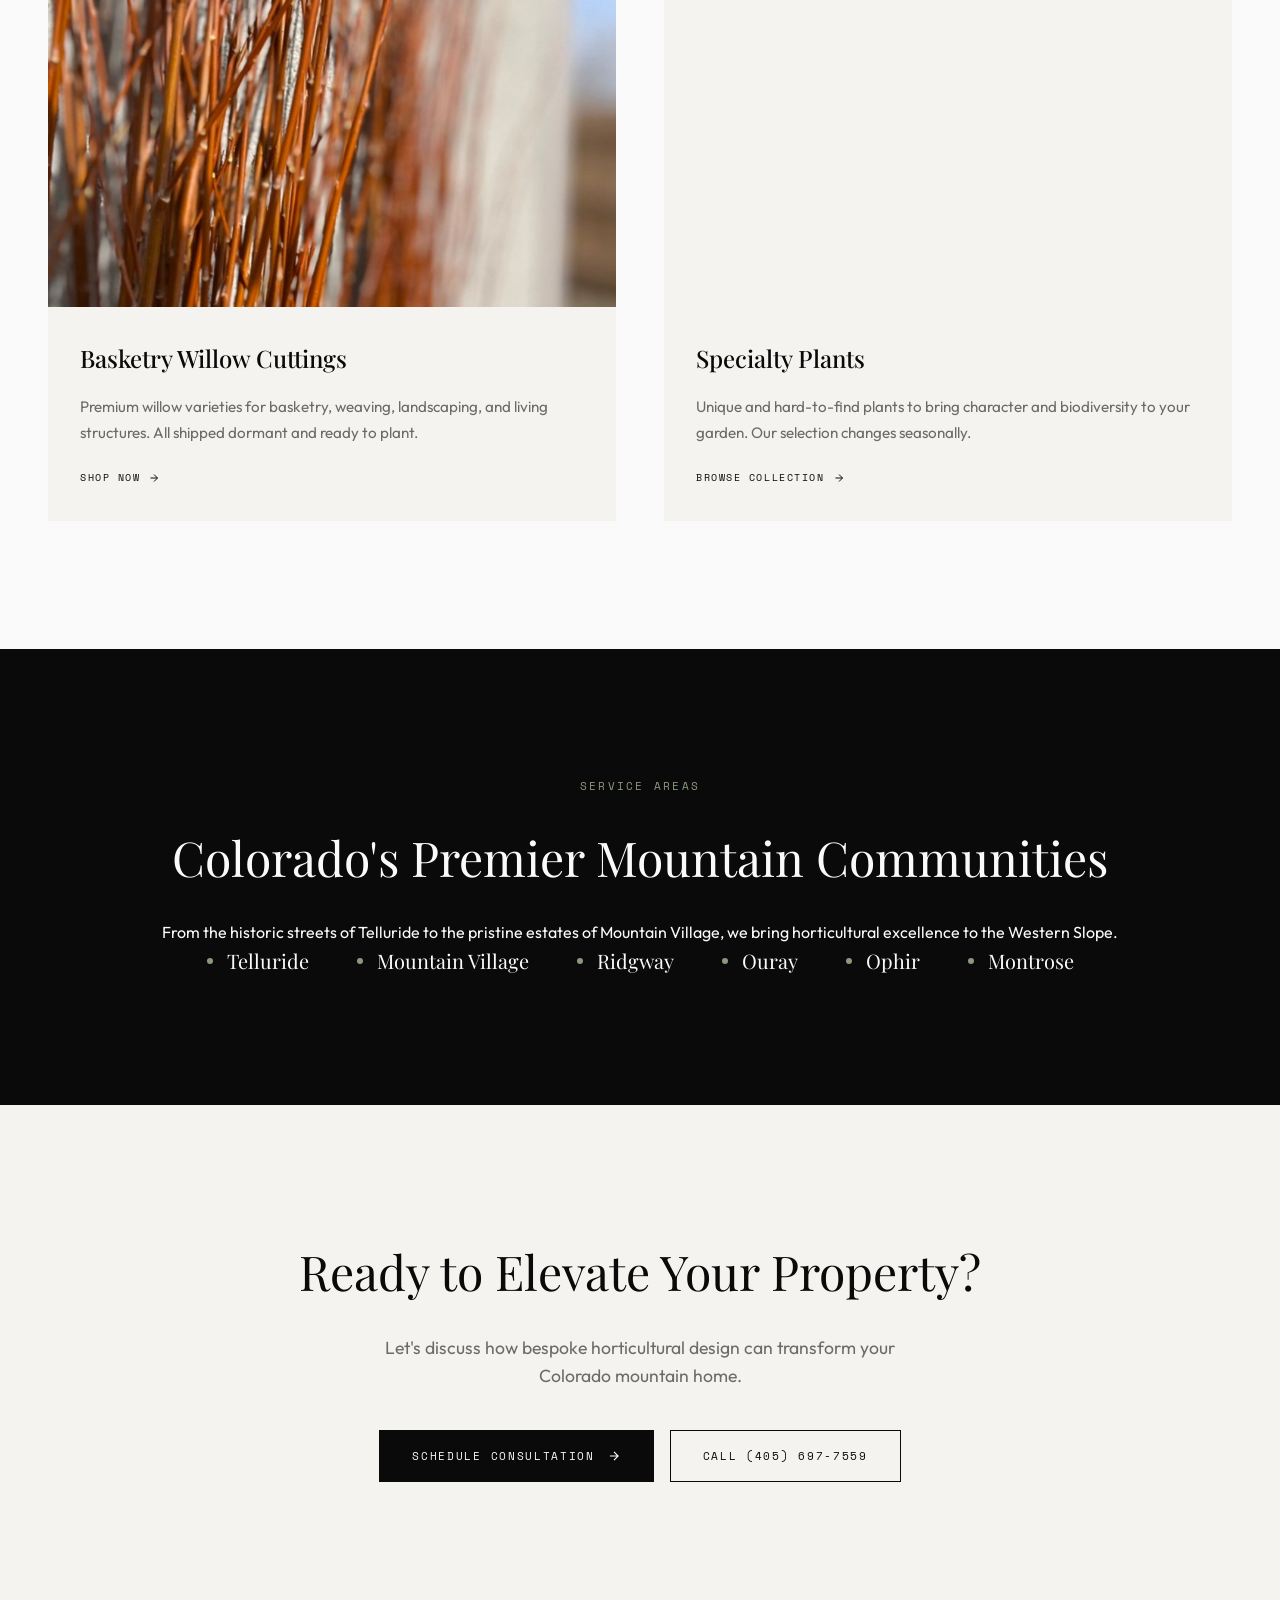
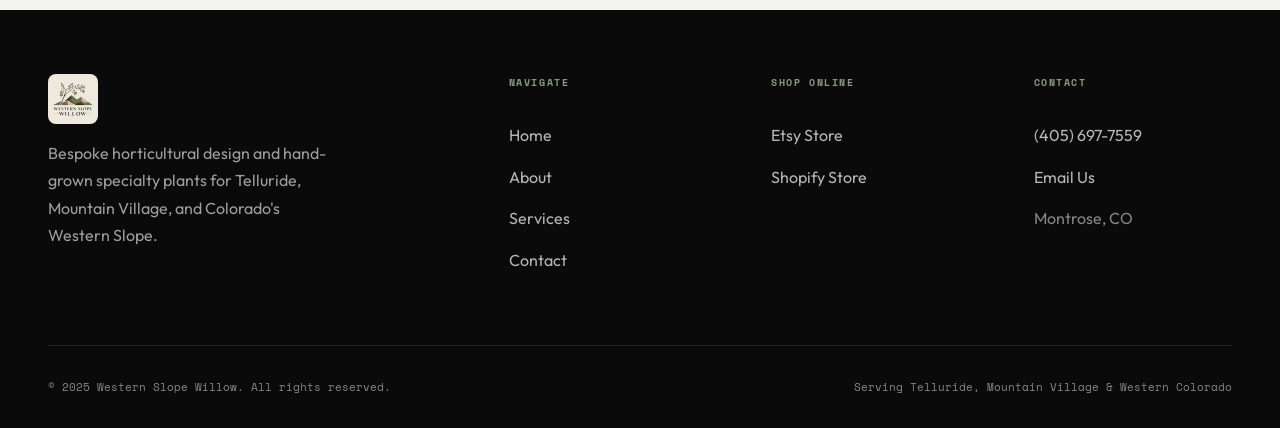
==== commit 46069d55: "New changes" ====
--- a/index.html
+++ b/index.html
@@ -3,11 +3,42 @@
 <head>
     <meta charset="UTF-8">
     <meta name="viewport" content="width=device-width, initial-scale=1.0">
-    <title>Western Slope Willow - Basketry & Landscaping Cuttings</title>
-    <meta name="description" content="Shop premium, hand-grown basketry willow cuttings and unique specialty plants from our family-run greenhouse in Montrose, Colorado.">
+    
+    <!-- SEO Optimized -->
+    <title>Western Slope Willow | Horticultural Design & Premium Plants | Telluride & Western Colorado</title>
+    <meta name="description" content="Premier horticultural design, bespoke container gardens, and hand-grown specialty plants for Telluride, Mountain Village, Ridgway, Ouray & Western Colorado. 20+ years expertise. OSU Horticulture degree.">
+    <meta name="keywords" content="Telluride landscaping, Mountain Village garden design, luxury container gardens, horticulturist Telluride, estate landscaping Colorado, high altitude garden design, Ridgway landscaping, Ouray garden designer, Western Slope horticulture, basketry willow, specialty plants Colorado">
+    
+    <!-- Open Graph -->
+    <meta property="og:title" content="Western Slope Willow | Horticultural Design & Premium Plants">
+    <meta property="og:description" content="Bespoke horticultural design and hand-grown specialty plants for Telluride and Colorado's Western Slope.">
+    <meta property="og:type" content="website">
+    
+    <!-- Geo Tags -->
+    <meta name="geo.region" content="US-CO">
+    <meta name="geo.placename" content="Telluride, Colorado">
+    <meta name="geo.position" content="37.9375;-107.8123">
+    
+    <!-- Schema.org -->
+    <script type="application/ld+json">
+    {
+        "@context": "https://schema.org",
+        "@type": "LocalBusiness",
+        "name": "Western Slope Willow",
+        "description": "Premier horticultural design and specialty plants for Telluride, Mountain Village, and Colorado's Western Slope",
+        "url": "https://www.westernslopewillow.com",
+        "telephone": "+1-405-697-7559",
+        "email": "contact@westernslopewillow.com",
+        "address": { "@type": "PostalAddress", "addressLocality": "Montrose", "addressRegion": "CO", "addressCountry": "US" },
+        "areaServed": ["Telluride, CO", "Mountain Village, CO", "Ridgway, CO", "Ouray, CO", "Montrose, CO"],
+        "priceRange": "$$-$$$"
+    }
+    </script>
+    
     <link rel="preconnect" href="https://fonts.googleapis.com">
     <link rel="preconnect" href="https://fonts.gstatic.com" crossorigin>
     <link href="https://fonts.googleapis.com/css2?family=Playfair+Display:ital,wght@0,400;0,500;0,600;0,700;1,400;1,500&family=Space+Mono:wght@400;700&family=Outfit:wght@300;400;500;600&display=swap" rel="stylesheet">
+    
     <style>
         * { margin: 0; padding: 0; box-sizing: border-box; }
         :root {
@@ -33,7 +64,7 @@
             transition: all 0.4s cubic-bezier(0.4, 0, 0.2, 1);
         }
         nav.scrolled {
-            background: rgba(250, 250, 250, 0.95); backdrop-filter: blur(20px);
+            background: rgba(250, 250, 250, 0.98); backdrop-filter: blur(20px);
             padding: 1rem 3rem; box-shadow: 0 1px 0 var(--light-gray);
         }
         .nav-logo { display: flex; align-items: center; gap: 1rem; text-decoration: none; color: var(--black); }
@@ -108,9 +139,7 @@
             font-weight: 400; line-height: 1.05; letter-spacing: -0.03em; color: var(--black);
         }
         .hero-title em { font-style: italic; color: var(--sage); }
-        .hero-subtitle {
-            font-size: 1.1rem; color: var(--gray); max-width: 400px; margin-top: 2rem; line-height: 1.8;
-        }
+        .hero-subtitle { font-size: 1.1rem; color: var(--gray); max-width: 400px; margin-top: 2rem; line-height: 1.8; }
         .hero-cta { display: flex; gap: 1.5rem; margin-top: 3rem; flex-wrap: wrap; }
         .btn {
             display: inline-flex; align-items: center; gap: 0.75rem;
@@ -138,10 +167,7 @@
             position: absolute; bottom: 3rem; left: 6rem;
             display: flex; align-items: center; gap: 1rem; color: var(--gray);
         }
-        .scroll-indicator span {
-            font-family: 'Space Mono', monospace; font-size: 0.65rem;
-            text-transform: uppercase; letter-spacing: 0.15em;
-        }
+        .scroll-indicator span { font-family: 'Space Mono', monospace; font-size: 0.65rem; text-transform: uppercase; letter-spacing: 0.15em; }
         .scroll-line { width: 60px; height: 1px; background: var(--gray); position: relative; overflow: hidden; }
         .scroll-line::after {
             content: ''; position: absolute; top: 0; left: -100%; width: 100%; height: 100%;
@@ -155,7 +181,7 @@
             .scroll-indicator { left: 2rem; bottom: 2rem; }
         }
 
-        /* Section styling */
+        /* Sections */
         section { padding: 8rem 0; }
         .container { max-width: 1400px; margin: 0 auto; padding: 0 3rem; }
         @media (max-width: 768px) { section { padding: 5rem 0; } .container { padding: 0 1.5rem; } }
@@ -183,10 +209,31 @@
             .about-image-frame { display: none; }
         }
 
+        /* Services Section */
+        .services-section { background: var(--cream); }
+        .section-header { text-align: center; max-width: 700px; margin: 0 auto 5rem; }
+        .section-header h2 {
+            font-family: 'Playfair Display', serif; font-size: clamp(2.5rem, 4vw, 3.5rem);
+            font-weight: 400; margin-top: 1rem; letter-spacing: -0.02em;
+        }
+        .services-grid { display: grid; grid-template-columns: repeat(3, 1fr); gap: 2rem; }
+        .service-card {
+            padding: 2.5rem; background: var(--white); text-align: center;
+            transition: all 0.5s cubic-bezier(0.4, 0, 0.2, 1);
+        }
+        .service-card:hover { transform: translateY(-10px); box-shadow: 0 30px 60px rgba(0,0,0,0.08); }
+        .service-number {
+            font-family: 'Playfair Display', serif; font-size: 2.5rem; font-weight: 300;
+            color: var(--sage); margin-bottom: 1.5rem;
+        }
+        .service-card h3 { font-family: 'Playfair Display', serif; font-size: 1.35rem; font-weight: 500; margin-bottom: 1rem; }
+        .service-card p { color: var(--gray); font-size: 0.95rem; line-height: 1.8; }
+        @media (max-width: 900px) { .services-grid { grid-template-columns: 1fr; } }
+
         /* Products Section */
-        .products-section { background: var(--cream); }
-        .section-header { display: flex; justify-content: space-between; align-items: flex-end; margin-bottom: 4rem; }
-        .section-title {
+        .products-section { background: var(--white); }
+        .products-header { display: flex; justify-content: space-between; align-items: flex-end; margin-bottom: 4rem; }
+        .products-header h2 {
             font-family: 'Playfair Display', serif; font-size: clamp(2.5rem, 4vw, 3.5rem);
             font-weight: 400; letter-spacing: -0.02em;
         }
@@ -197,16 +244,10 @@
         }
         .section-link:hover { color: var(--terracotta); }
         .products-grid { display: grid; grid-template-columns: repeat(2, 1fr); gap: 3rem; }
-        .product-card {
-            position: relative; background: var(--white); overflow: hidden;
-            transition: transform 0.5s cubic-bezier(0.4, 0, 0.2, 1);
-        }
+        .product-card { position: relative; background: var(--cream); overflow: hidden; transition: transform 0.5s cubic-bezier(0.4, 0, 0.2, 1); }
         .product-card:hover { transform: translateY(-10px); }
         .product-image { aspect-ratio: 4/3; overflow: hidden; position: relative; }
-        .product-image img {
-            width: 100%; height: 100%; object-fit: cover;
-            transition: transform 0.8s cubic-bezier(0.4, 0, 0.2, 1);
-        }
+        .product-image img { width: 100%; height: 100%; object-fit: cover; transition: transform 0.8s cubic-bezier(0.4, 0, 0.2, 1); }
         .product-card:hover .product-image img { transform: scale(1.08); }
         .product-number {
             position: absolute; top: 1.5rem; left: 1.5rem;
@@ -224,30 +265,36 @@
         .product-link:hover { color: var(--terracotta); }
         @media (max-width: 768px) {
             .products-grid { grid-template-columns: 1fr; }
-            .section-header { flex-direction: column; align-items: flex-start; gap: 1.5rem; }
-        }
-
-        /* CTA Banner */
-        .cta-banner {
-            background: var(--black); color: var(--white); padding: 6rem 0;
-            position: relative; overflow: hidden;
-        }
-        .cta-banner::before {
-            content: ''; position: absolute; top: 0; left: 0; right: 0; bottom: 0;
-            background: url("data:image/svg+xml,%3Csvg viewBox='0 0 400 400' xmlns='http://www.w3.org/2000/svg'%3E%3Cfilter id='noiseFilter'%3E%3CfeTurbulence type='fractalNoise' baseFrequency='0.9' numOctaves='4' stitchTiles='stitch'/%3E%3C/filter%3E%3Crect width='100%25' height='100%25' filter='url(%23noiseFilter)'/%3E%3C/svg%3E");
-            opacity: 0.03;
-        }
-        .cta-content { position: relative; text-align: center; max-width: 700px; margin: 0 auto; }
-        .cta-title {
+            .products-header { flex-direction: column; align-items: flex-start; gap: 1.5rem; }
+        }
+
+        /* Areas Section */
+        .areas-section {
+            background: var(--black); color: var(--white); text-align: center;
+        }
+        .areas-section h2 {
             font-family: 'Playfair Display', serif; font-size: clamp(2rem, 4vw, 3rem);
             font-weight: 400; margin-bottom: 1.5rem;
         }
-        .cta-text { color: rgba(255,255,255,0.7); font-size: 1.1rem; margin-bottom: 2.5rem; }
+        .areas-section > .container > p { color: rgba(255,255,255,0.7); font-size: 1.1rem; max-width: 600px; margin: 0 auto 3rem; }
+        .areas-list { display: flex; flex-wrap: wrap; justify-content: center; gap: 1.5rem 3rem; }
+        .area-item {
+            font-family: 'Playfair Display', serif; font-size: 1.25rem; font-weight: 400;
+            color: var(--white); position: relative; padding-left: 1.25rem;
+        }
+        .area-item::before {
+            content: ''; position: absolute; left: 0; top: 50%; transform: translateY(-50%);
+            width: 6px; height: 6px; background: var(--sage); border-radius: 50%;
+        }
+
+        /* CTA Banner */
+        .cta-banner { background: var(--cream); text-align: center; }
+        .cta-banner h2 {
+            font-family: 'Playfair Display', serif; font-size: clamp(2rem, 4vw, 3rem);
+            font-weight: 400; margin-bottom: 1.5rem;
+        }
+        .cta-banner p { color: var(--gray); font-size: 1.1rem; max-width: 550px; margin: 0 auto 2.5rem; }
         .cta-buttons { display: flex; gap: 1rem; justify-content: center; flex-wrap: wrap; }
-        .btn-white { background: var(--white); color: var(--black); border-color: var(--white); }
-        .btn-white:hover { background: var(--terracotta); border-color: var(--terracotta); color: var(--white); }
-        .btn-ghost { background: transparent; color: var(--white); border-color: rgba(255,255,255,0.3); }
-        .btn-ghost:hover { border-color: var(--white); background: var(--white); color: var(--black); }
 
         /* Contact Section */
         .contact-grid { display: grid; grid-template-columns: 1fr 1.5fr; gap: 6rem; }
@@ -255,7 +302,7 @@
             font-family: 'Playfair Display', serif; font-size: clamp(2rem, 3vw, 2.5rem);
             font-weight: 400; margin-bottom: 1.5rem;
         }
-        .contact-info p { color: var(--gray); line-height: 1.8; margin-bottom: 2rem; }
+        .contact-info > p { color: var(--gray); line-height: 1.8; margin-bottom: 2rem; }
         .contact-details { border-top: 1px solid var(--light-gray); padding-top: 2rem; }
         .contact-item { margin-bottom: 1.5rem; }
         .contact-item-label {
@@ -282,20 +329,20 @@
         @media (max-width: 768px) { .form-row { grid-template-columns: 1fr; } }
 
         /* Footer */
-        footer { background: var(--cream); padding: 4rem 0 2rem; border-top: 1px solid var(--light-gray); }
+        footer { background: var(--black); color: var(--white); padding: 4rem 0 2rem; }
         .footer-grid { display: grid; grid-template-columns: 2fr 1fr 1fr 1fr; gap: 4rem; margin-bottom: 4rem; }
-        .footer-brand p { color: var(--gray); margin-top: 1rem; max-width: 280px; line-height: 1.7; }
+        .footer-brand p { color: rgba(255,255,255,0.6); margin-top: 1rem; max-width: 280px; line-height: 1.7; }
         .footer-title {
             font-family: 'Space Mono', monospace; font-size: 0.65rem; text-transform: uppercase;
-            letter-spacing: 0.15em; color: var(--gray); margin-bottom: 1.5rem;
-        }
-        .footer-links a { display: block; color: var(--black); text-decoration: none; padding: 0.5rem 0; transition: color 0.3s ease; }
-        .footer-links a:hover { color: var(--terracotta); }
+            letter-spacing: 0.15em; color: var(--sage); margin-bottom: 1.5rem;
+        }
+        .footer-links a { display: block; color: rgba(255,255,255,0.7); text-decoration: none; padding: 0.5rem 0; transition: color 0.3s; }
+        .footer-links a:hover { color: var(--white); }
         .footer-bottom {
             display: flex; justify-content: space-between; align-items: center;
-            padding-top: 2rem; border-top: 1px solid var(--light-gray);
-        }
-        .footer-bottom p { font-family: 'Space Mono', monospace; font-size: 0.7rem; color: var(--gray); }
+            padding-top: 2rem; border-top: 1px solid rgba(255,255,255,0.1);
+        }
+        .footer-bottom p { font-family: 'Space Mono', monospace; font-size: 0.7rem; color: rgba(255,255,255,0.5); }
         @media (max-width: 1024px) { .footer-grid { grid-template-columns: 1fr 1fr; gap: 3rem; } }
         @media (max-width: 768px) {
             .footer-grid { grid-template-columns: 1fr; gap: 2rem; }
@@ -344,11 +391,8 @@
         }
         @media (max-width: 768px) { .about-sidebar { grid-template-columns: 1fr; } }
 
-        /* Products page */
-        .product-detail {
-            display: grid; grid-template-columns: 1.2fr 1fr; gap: 6rem;
-            align-items: center; margin-bottom: 8rem;
-        }
+        /* Services/Products page */
+        .product-detail { display: grid; grid-template-columns: 1.2fr 1fr; gap: 6rem; align-items: center; margin-bottom: 8rem; }
         .product-detail:last-child { margin-bottom: 0; }
         .product-detail.reverse { direction: rtl; }
         .product-detail.reverse > * { direction: ltr; }
@@ -358,9 +402,7 @@
             font-weight: 400; margin-bottom: 1.5rem;
         }
         .product-detail-content p { color: var(--gray); font-size: 1.05rem; line-height: 1.9; margin-bottom: 1.5rem; }
-        @media (max-width: 1024px) {
-            .product-detail, .product-detail.reverse { grid-template-columns: 1fr; gap: 3rem; direction: ltr; }
-        }
+        @media (max-width: 1024px) { .product-detail, .product-detail.reverse { grid-template-columns: 1fr; gap: 3rem; direction: ltr; } }
     </style>
 </head>
 <body>
@@ -373,7 +415,7 @@
         <div class="nav-links">
             <a href="#home" class="nav-link" onclick="showPage('home')">Home</a>
             <a href="#about" class="nav-link" onclick="showPage('about')">About</a>
-            <a href="#services" class="nav-link" onclick="showPage('services')">Products</a>
+            <a href="#services" class="nav-link" onclick="showPage('services')">Services & Plants</a>
             <div class="dropdown">
                 <button class="dropdown-btn nav-link">
                     Shop
@@ -389,11 +431,10 @@
         <button class="mobile-toggle" id="mobileToggle"><span></span><span></span><span></span></button>
     </nav>
 
-    <!-- Mobile Menu -->
     <div class="mobile-menu" id="mobileMenu">
         <a href="#home" onclick="showPage('home')">Home</a>
         <a href="#about" onclick="showPage('about')">About</a>
-        <a href="#services" onclick="showPage('services')">Products</a>
+        <a href="#services" onclick="showPage('services')">Services & Plants</a>
         <a href="#contact" onclick="showPage('contact')">Contact</a>
         <a href="https://www.etsy.com/shop/WesternSlopeWillowCo" target="_blank">Etsy Store</a>
         <a href="https://m1h2y1-4b.myshopify.com/" target="_blank">Shopify Store</a>
@@ -404,15 +445,15 @@
         <div id="home" class="page">
             <section class="hero">
                 <div class="hero-content">
-                    <p class="hero-label animate-in">Montrose, Colorado — Est. 2005</p>
-                    <h1 class="hero-title animate-in delay-1">Hand-Grown<br>Willow &<br><em>Specialty</em> Plants</h1>
-                    <p class="hero-subtitle animate-in delay-2">From our family greenhouse to your home, garden, or nursery. Premium basketry willow and unique botanical specimens.</p>
+                    <p class="hero-label animate-in">Telluride · Mountain Village · Western Colorado</p>
+                    <h1 class="hero-title animate-in delay-1">Horticultural<br>Design &<br><em>Specialty</em> Plants</h1>
+                    <p class="hero-subtitle animate-in delay-2">Bespoke container gardens, estate horticultural planning, and hand-grown specialty plants for Colorado's most discerning properties.</p>
                     <div class="hero-cta animate-in delay-3">
-                        <a href="https://m1h2y1-4b.myshopify.com/" target="_blank" class="btn">
-                            Shop Collection
+                        <a href="#contact" onclick="showPage('contact')" class="btn">
+                            Schedule Consultation
                             <svg viewBox="0 0 24 24" fill="none" stroke="currentColor" stroke-width="2"><path d="M5 12h14M12 5l7 7-7 7"/></svg>
                         </a>
-                        <a href="#about" onclick="showPage('about')" class="btn btn-outline">Our Story</a>
+                        <a href="#services" onclick="showPage('services')" class="btn btn-outline">Our Services</a>
                     </div>
                     <div class="scroll-indicator animate-in delay-4">
                         <span>Scroll</span>
@@ -420,13 +461,14 @@
                     </div>
                 </div>
                 <div class="hero-image">
-                    <img src="[data-uri]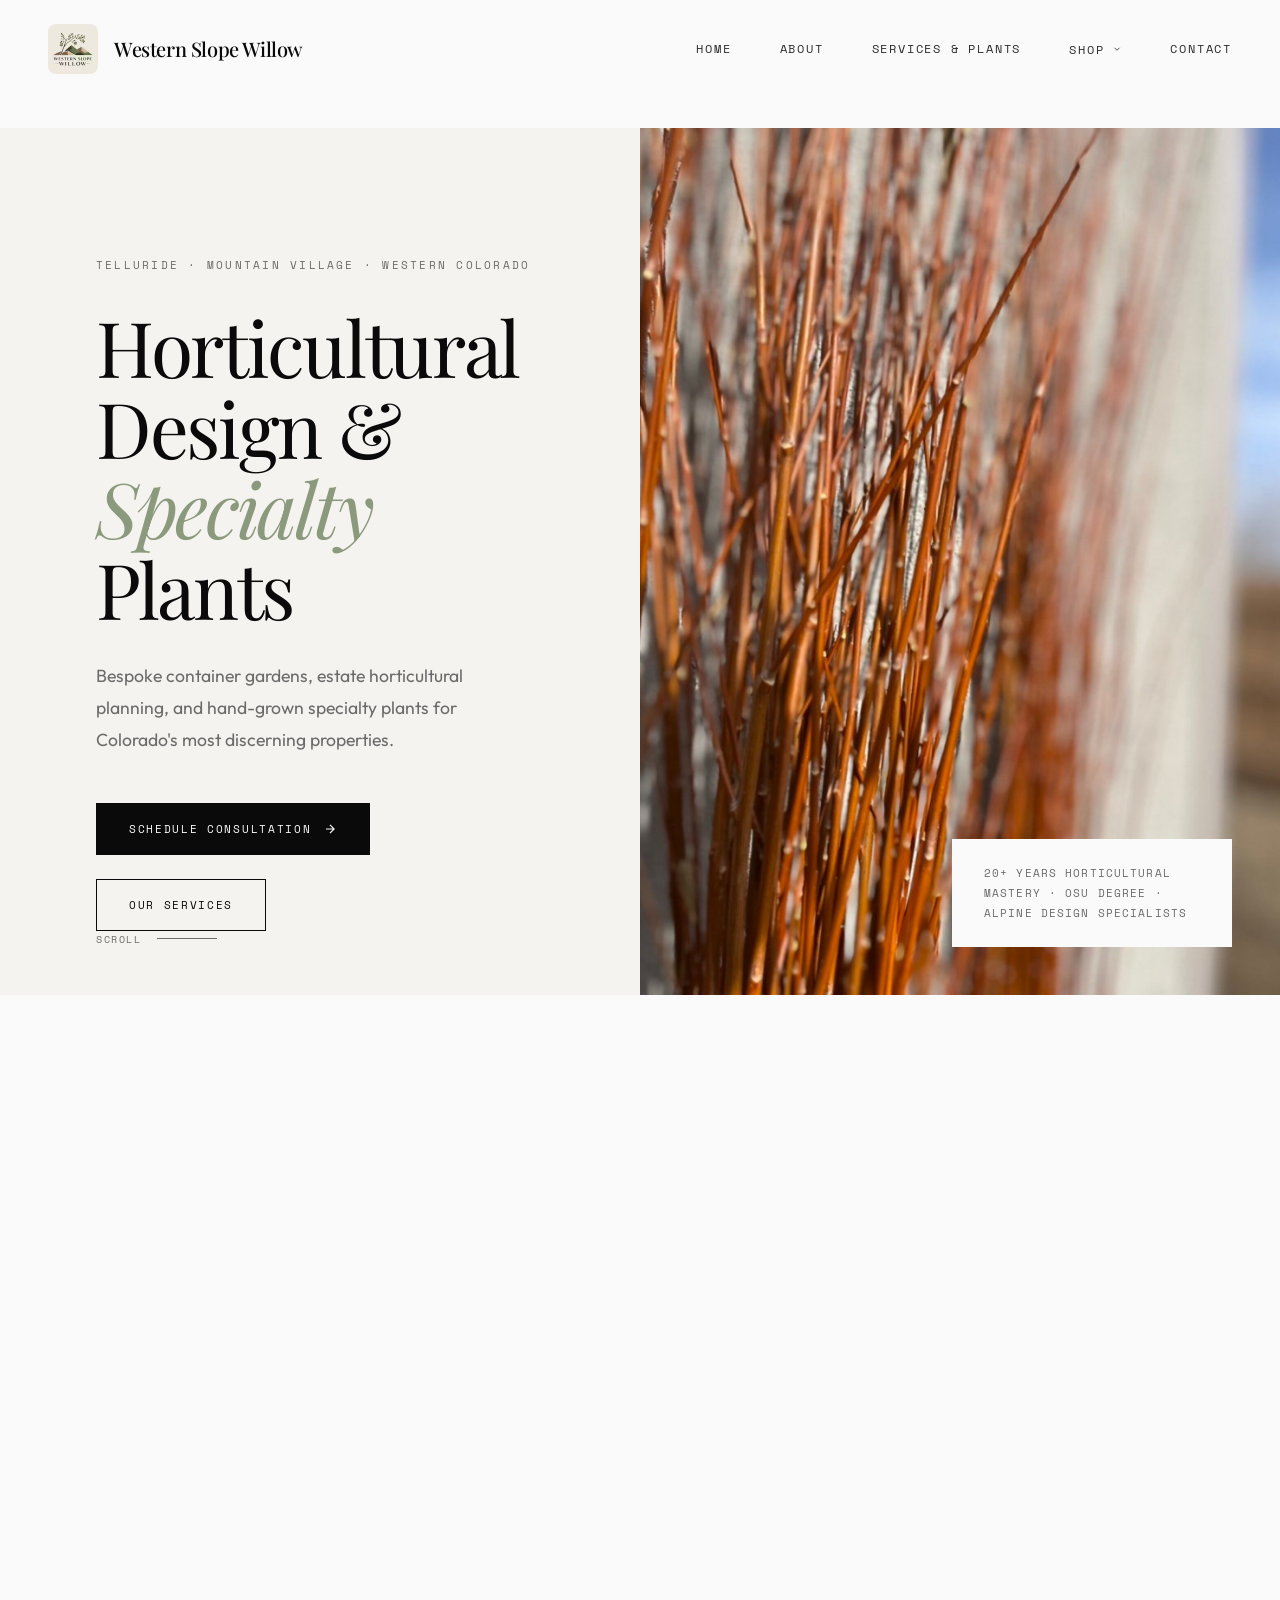
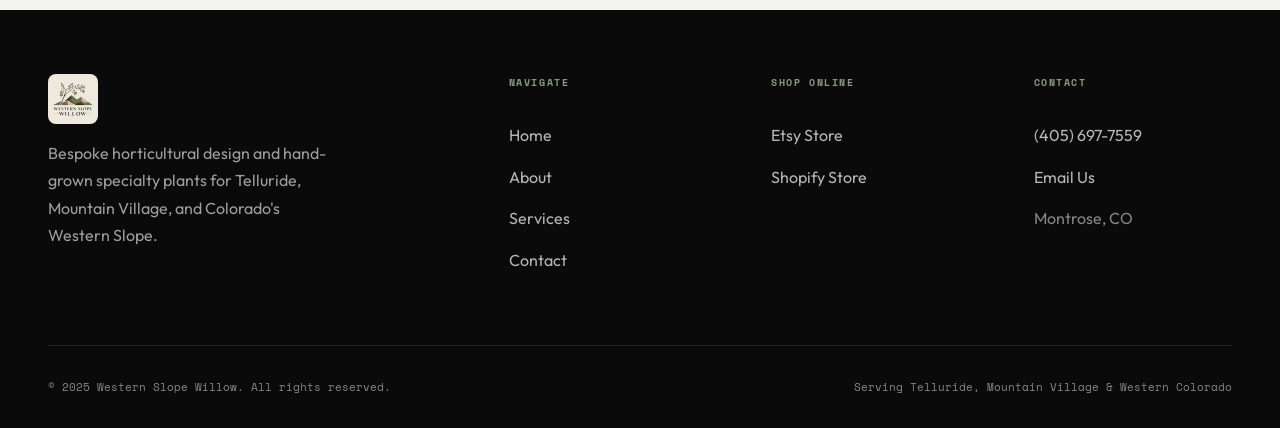
==== commit 9fab201b: "Update index.html" ====
--- a/index.html
+++ b/index.html
@@ -1,868 +1,867 @@
-<!DOCTYPE html>
-<html lang="en">
-<head>
-    <meta charset="UTF-8">
-    <meta name="viewport" content="width=device-width, initial-scale=1.0">
-    
-    <!-- SEO Optimized -->
-    <title>Western Slope Willow | Horticultural Design & Premium Plants | Telluride & Western Colorado</title>
-    <meta name="description" content="Premier horticultural design, bespoke container gardens, and hand-grown specialty plants for Telluride, Mountain Village, Ridgway, Ouray & Western Colorado. 20+ years expertise. OSU Horticulture degree.">
-    <meta name="keywords" content="Telluride landscaping, Mountain Village garden design, luxury container gardens, horticulturist Telluride, estate landscaping Colorado, high altitude garden design, Ridgway landscaping, Ouray garden designer, Western Slope horticulture, basketry willow, specialty plants Colorado">
-    
-    <!-- Open Graph -->
-    <meta property="og:title" content="Western Slope Willow | Horticultural Design & Premium Plants">
-    <meta property="og:description" content="Bespoke horticultural design and hand-grown specialty plants for Telluride and Colorado's Western Slope.">
-    <meta property="og:type" content="website">
-    
-    <!-- Geo Tags -->
-    <meta name="geo.region" content="US-CO">
-    <meta name="geo.placename" content="Telluride, Colorado">
-    <meta name="geo.position" content="37.9375;-107.8123">
-    
-    <!-- Schema.org -->
-    <script type="application/ld+json">
-    {
-        "@context": "https://schema.org",
-        "@type": "LocalBusiness",
-        "name": "Western Slope Willow",
-        "description": "Premier horticultural design and specialty plants for Telluride, Mountain Village, and Colorado's Western Slope",
-        "url": "https://www.westernslopewillow.com",
-        "telephone": "+1-405-697-7559",
-        "email": "contact@westernslopewillow.com",
-        "address": { "@type": "PostalAddress", "addressLocality": "Montrose", "addressRegion": "CO", "addressCountry": "US" },
-        "areaServed": ["Telluride, CO", "Mountain Village, CO", "Ridgway, CO", "Ouray, CO", "Montrose, CO"],
-        "priceRange": "$$-$$$"
-    }
-    </script>
-    
-    <link rel="preconnect" href="https://fonts.googleapis.com">
-    <link rel="preconnect" href="https://fonts.gstatic.com" crossorigin>
-    <link href="https://fonts.googleapis.com/css2?family=Playfair+Display:ital,wght@0,400;0,500;0,600;0,700;1,400;1,500&family=Space+Mono:wght@400;700&family=Outfit:wght@300;400;500;600&display=swap" rel="stylesheet">
-    
-    <style>
-        * { margin: 0; padding: 0; box-sizing: border-box; }
-        :root {
-            --black: #0a0a0a;
-            --white: #fafafa;
-            --cream: #f5f3ef;
-            --sage: #8b9a7d;
-            --terracotta: #c4826d;
-            --charcoal: #2d2d2d;
-            --gray: #6b6b6b;
-            --light-gray: #e8e6e1;
-        }
-        html { scroll-behavior: smooth; }
-        body { font-family: 'Outfit', sans-serif; background: var(--white); color: var(--black); overflow-x: hidden; line-height: 1.6; }
-        .font-display { font-family: 'Playfair Display', Georgia, serif; }
-        .font-mono { font-family: 'Space Mono', monospace; }
-        .hidden { display: none !important; }
-
-        /* Navigation */
-        nav {
-            position: fixed; top: 0; left: 0; right: 0; z-index: 100;
-            padding: 1.5rem 3rem; display: flex; justify-content: space-between; align-items: center;
-            transition: all 0.4s cubic-bezier(0.4, 0, 0.2, 1);
-        }
-        nav.scrolled {
-            background: rgba(250, 250, 250, 0.98); backdrop-filter: blur(20px);
-            padding: 1rem 3rem; box-shadow: 0 1px 0 var(--light-gray);
-        }
-        .nav-logo { display: flex; align-items: center; gap: 1rem; text-decoration: none; color: var(--black); }
-        .nav-logo img { height: 50px; width: auto; border-radius: 8px; }
-        .nav-logo span { font-family: 'Playfair Display', serif; font-size: 1.25rem; font-weight: 500; letter-spacing: -0.02em; }
-        .nav-links { display: flex; align-items: center; gap: 3rem; }
-        .nav-link {
-            font-family: 'Space Mono', monospace; font-size: 0.75rem; text-transform: uppercase;
-            letter-spacing: 0.15em; color: var(--charcoal); text-decoration: none;
-            position: relative; padding: 0.5rem 0; transition: color 0.3s ease;
-        }
-        .nav-link::after {
-            content: ''; position: absolute; bottom: 0; left: 0; width: 0; height: 1px;
-            background: var(--terracotta); transition: width 0.3s ease;
-        }
-        .nav-link:hover::after { width: 100%; }
-        .nav-link:hover { color: var(--black); }
-
-        /* Dropdown */
-        .dropdown { position: relative; }
-        .dropdown-btn { background: none; border: none; cursor: pointer; display: flex; align-items: center; gap: 0.5rem; }
-        .dropdown-menu {
-            position: absolute; top: 100%; right: 0; margin-top: 1rem;
-            background: var(--white); border: 1px solid var(--light-gray);
-            padding: 1rem; min-width: 180px; opacity: 0; visibility: hidden;
-            transform: translateY(10px); transition: all 0.3s ease;
-        }
-        .dropdown:hover .dropdown-menu, .dropdown.open .dropdown-menu {
-            opacity: 1; visibility: visible; transform: translateY(0);
-        }
-        .dropdown-menu a {
-            display: block; padding: 0.75rem 1rem; font-family: 'Space Mono', monospace;
-            font-size: 0.7rem; text-transform: uppercase; letter-spacing: 0.1em;
-            color: var(--charcoal); text-decoration: none; transition: all 0.2s ease;
-        }
-        .dropdown-menu a:hover { color: var(--terracotta); padding-left: 1.5rem; }
-
-        /* Mobile */
-        .mobile-toggle { display: none; background: none; border: none; cursor: pointer; padding: 0.5rem; }
-        .mobile-toggle span { display: block; width: 24px; height: 1px; background: var(--black); margin: 6px 0; transition: all 0.3s ease; }
-        .mobile-menu {
-            display: none; position: fixed; top: 0; left: 0; right: 0; bottom: 0;
-            background: var(--white); z-index: 99; padding: 8rem 3rem;
-            opacity: 0; visibility: hidden; transition: all 0.4s ease;
-        }
-        .mobile-menu.active { opacity: 1; visibility: visible; }
-        .mobile-menu a {
-            display: block; font-family: 'Playfair Display', serif; font-size: 2.5rem;
-            color: var(--black); text-decoration: none; padding: 1rem 0;
-            border-bottom: 1px solid var(--light-gray); transition: all 0.3s ease;
-        }
-        .mobile-menu a:hover { padding-left: 2rem; color: var(--terracotta); }
-        @media (max-width: 768px) {
-            nav { padding: 1rem 1.5rem; }
-            .nav-links { display: none; }
-            .mobile-toggle { display: block; }
-            .mobile-menu { display: block; }
-        }
-
-        /* Hero Section */
-        .hero { min-height: 100vh; display: grid; grid-template-columns: 1fr 1fr; position: relative; }
-        .hero-content {
-            display: flex; flex-direction: column; justify-content: center;
-            padding: 8rem 6rem 4rem; background: var(--cream); position: relative;
-        }
-        .hero-label {
-            font-family: 'Space Mono', monospace; font-size: 0.7rem; text-transform: uppercase;
-            letter-spacing: 0.2em; color: var(--gray); margin-bottom: 2rem;
-        }
-        .hero-title {
-            font-family: 'Playfair Display', serif; font-size: clamp(3rem, 6vw, 5.5rem);
-            font-weight: 400; line-height: 1.05; letter-spacing: -0.03em; color: var(--black);
-        }
-        .hero-title em { font-style: italic; color: var(--sage); }
-        .hero-subtitle { font-size: 1.1rem; color: var(--gray); max-width: 400px; margin-top: 2rem; line-height: 1.8; }
-        .hero-cta { display: flex; gap: 1.5rem; margin-top: 3rem; flex-wrap: wrap; }
-        .btn {
-            display: inline-flex; align-items: center; gap: 0.75rem;
-            padding: 1rem 2rem; font-family: 'Space Mono', monospace; font-size: 0.7rem;
-            text-transform: uppercase; letter-spacing: 0.15em; text-decoration: none;
-            transition: all 0.4s cubic-bezier(0.4, 0, 0.2, 1);
-            border: 1px solid var(--black); background: var(--black); color: var(--white);
-        }
-        .btn:hover { background: var(--terracotta); border-color: var(--terracotta); }
-        .btn-outline { background: transparent; color: var(--black); }
-        .btn-outline:hover { background: var(--black); color: var(--white); }
-        .btn svg { width: 14px; height: 14px; transition: transform 0.3s ease; }
-        .btn:hover svg { transform: translateX(4px); }
-        .hero-image { position: relative; overflow: hidden; }
-        .hero-image img { width: 100%; height: 100%; object-fit: cover; }
-        .hero-image-overlay {
-            position: absolute; bottom: 3rem; right: 3rem;
-            background: var(--white); padding: 1.5rem 2rem; max-width: 280px;
-        }
-        .hero-image-overlay p {
-            font-family: 'Space Mono', monospace; font-size: 0.7rem; text-transform: uppercase;
-            letter-spacing: 0.1em; color: var(--gray); line-height: 1.8;
-        }
-        .scroll-indicator {
-            position: absolute; bottom: 3rem; left: 6rem;
-            display: flex; align-items: center; gap: 1rem; color: var(--gray);
-        }
-        .scroll-indicator span { font-family: 'Space Mono', monospace; font-size: 0.65rem; text-transform: uppercase; letter-spacing: 0.15em; }
-        .scroll-line { width: 60px; height: 1px; background: var(--gray); position: relative; overflow: hidden; }
-        .scroll-line::after {
-            content: ''; position: absolute; top: 0; left: -100%; width: 100%; height: 100%;
-            background: var(--black); animation: scrollLine 2s ease-in-out infinite;
-        }
-        @keyframes scrollLine { 0% { left: -100%; } 50% { left: 100%; } 100% { left: 100%; } }
-        @media (max-width: 1024px) {
-            .hero { grid-template-columns: 1fr; }
-            .hero-content { padding: 8rem 2rem 4rem; min-height: 60vh; }
-            .hero-image { height: 50vh; }
-            .scroll-indicator { left: 2rem; bottom: 2rem; }
-        }
-
-        /* Sections */
-        section { padding: 8rem 0; }
-        .container { max-width: 1400px; margin: 0 auto; padding: 0 3rem; }
-        @media (max-width: 768px) { section { padding: 5rem 0; } .container { padding: 0 1.5rem; } }
-
-        /* About Section */
-        .about-section { background: var(--white); }
-        .about-grid { display: grid; grid-template-columns: 1fr 1.2fr; gap: 6rem; align-items: center; }
-        .about-image { position: relative; }
-        .about-image img { width: 100%; aspect-ratio: 4/5; object-fit: cover; }
-        .about-image-frame {
-            position: absolute; top: -20px; right: -20px; bottom: 20px; left: 20px;
-            border: 1px solid var(--sage); pointer-events: none;
-        }
-        .about-label {
-            font-family: 'Space Mono', monospace; font-size: 0.7rem; text-transform: uppercase;
-            letter-spacing: 0.2em; color: var(--terracotta); margin-bottom: 1.5rem;
-        }
-        .about-title {
-            font-family: 'Playfair Display', serif; font-size: clamp(2.5rem, 4vw, 3.5rem);
-            font-weight: 400; line-height: 1.15; letter-spacing: -0.02em; margin-bottom: 2rem;
-        }
-        .about-text { color: var(--gray); font-size: 1.05rem; line-height: 1.9; margin-bottom: 1.5rem; }
-        @media (max-width: 1024px) {
-            .about-grid { grid-template-columns: 1fr; gap: 3rem; }
-            .about-image-frame { display: none; }
-        }
-
-        /* Services Section */
-        .services-section { background: var(--cream); }
-        .section-header { text-align: center; max-width: 700px; margin: 0 auto 5rem; }
-        .section-header h2 {
-            font-family: 'Playfair Display', serif; font-size: clamp(2.5rem, 4vw, 3.5rem);
-            font-weight: 400; margin-top: 1rem; letter-spacing: -0.02em;
-        }
-        .services-grid { display: grid; grid-template-columns: repeat(3, 1fr); gap: 2rem; }
-        .service-card {
-            padding: 2.5rem; background: var(--white); text-align: center;
-            transition: all 0.5s cubic-bezier(0.4, 0, 0.2, 1);
-        }
-        .service-card:hover { transform: translateY(-10px); box-shadow: 0 30px 60px rgba(0,0,0,0.08); }
-        .service-number {
-            font-family: 'Playfair Display', serif; font-size: 2.5rem; font-weight: 300;
-            color: var(--sage); margin-bottom: 1.5rem;
-        }
-        .service-card h3 { font-family: 'Playfair Display', serif; font-size: 1.35rem; font-weight: 500; margin-bottom: 1rem; }
-        .service-card p { color: var(--gray); font-size: 0.95rem; line-height: 1.8; }
-        @media (max-width: 900px) { .services-grid { grid-template-columns: 1fr; } }
-
-        /* Products Section */
-        .products-section { background: var(--white); }
-        .products-header { display: flex; justify-content: space-between; align-items: flex-end; margin-bottom: 4rem; }
-        .products-header h2 {
-            font-family: 'Playfair Display', serif; font-size: clamp(2.5rem, 4vw, 3.5rem);
-            font-weight: 400; letter-spacing: -0.02em;
-        }
-        .section-link {
-            font-family: 'Space Mono', monospace; font-size: 0.7rem; text-transform: uppercase;
-            letter-spacing: 0.15em; color: var(--gray); text-decoration: none;
-            display: flex; align-items: center; gap: 0.5rem; transition: color 0.3s ease;
-        }
-        .section-link:hover { color: var(--terracotta); }
-        .products-grid { display: grid; grid-template-columns: repeat(2, 1fr); gap: 3rem; }
-        .product-card { position: relative; background: var(--cream); overflow: hidden; transition: transform 0.5s cubic-bezier(0.4, 0, 0.2, 1); }
-        .product-card:hover { transform: translateY(-10px); }
-        .product-image { aspect-ratio: 4/3; overflow: hidden; position: relative; }
-        .product-image img { width: 100%; height: 100%; object-fit: cover; transition: transform 0.8s cubic-bezier(0.4, 0, 0.2, 1); }
-        .product-card:hover .product-image img { transform: scale(1.08); }
-        .product-number {
-            position: absolute; top: 1.5rem; left: 1.5rem;
-            font-family: 'Space Mono', monospace; font-size: 0.65rem; letter-spacing: 0.1em;
-            color: var(--white); background: var(--black); padding: 0.5rem 0.75rem;
-        }
-        .product-content { padding: 2rem; }
-        .product-title { font-family: 'Playfair Display', serif; font-size: 1.5rem; font-weight: 500; margin-bottom: 1rem; }
-        .product-desc { color: var(--gray); font-size: 0.95rem; line-height: 1.7; }
-        .product-link {
-            display: inline-flex; align-items: center; gap: 0.5rem; margin-top: 1.5rem;
-            font-family: 'Space Mono', monospace; font-size: 0.65rem; text-transform: uppercase;
-            letter-spacing: 0.15em; color: var(--black); text-decoration: none; transition: color 0.3s ease;
-        }
-        .product-link:hover { color: var(--terracotta); }
-        @media (max-width: 768px) {
-            .products-grid { grid-template-columns: 1fr; }
-            .products-header { flex-direction: column; align-items: flex-start; gap: 1.5rem; }
-        }
-
-        /* Areas Section */
-        .areas-section {
-            background: var(--black); color: var(--white); text-align: center;
-        }
-        .areas-section h2 {
-            font-family: 'Playfair Display', serif; font-size: clamp(2rem, 4vw, 3rem);
-            font-weight: 400; margin-bottom: 1.5rem;
-        }
-        .areas-section > .container > p { color: rgba(255,255,255,0.7); font-size: 1.1rem; max-width: 600px; margin: 0 auto 3rem; }
-        .areas-list { display: flex; flex-wrap: wrap; justify-content: center; gap: 1.5rem 3rem; }
-        .area-item {
-            font-family: 'Playfair Display', serif; font-size: 1.25rem; font-weight: 400;
-            color: var(--white); position: relative; padding-left: 1.25rem;
-        }
-        .area-item::before {
-            content: ''; position: absolute; left: 0; top: 50%; transform: translateY(-50%);
-            width: 6px; height: 6px; background: var(--sage); border-radius: 50%;
-        }
-
-        /* CTA Banner */
-        .cta-banner { background: var(--cream); text-align: center; }
-        .cta-banner h2 {
-            font-family: 'Playfair Display', serif; font-size: clamp(2rem, 4vw, 3rem);
-            font-weight: 400; margin-bottom: 1.5rem;
-        }
-        .cta-banner p { color: var(--gray); font-size: 1.1rem; max-width: 550px; margin: 0 auto 2.5rem; }
-        .cta-buttons { display: flex; gap: 1rem; justify-content: center; flex-wrap: wrap; }
-
-        /* Contact Section */
-        .contact-grid { display: grid; grid-template-columns: 1fr 1.5fr; gap: 6rem; }
-        .contact-info h2 {
-            font-family: 'Playfair Display', serif; font-size: clamp(2rem, 3vw, 2.5rem);
-            font-weight: 400; margin-bottom: 1.5rem;
-        }
-        .contact-info > p { color: var(--gray); line-height: 1.8; margin-bottom: 2rem; }
-        .contact-details { border-top: 1px solid var(--light-gray); padding-top: 2rem; }
-        .contact-item { margin-bottom: 1.5rem; }
-        .contact-item-label {
-            font-family: 'Space Mono', monospace; font-size: 0.65rem; text-transform: uppercase;
-            letter-spacing: 0.15em; color: var(--gray); margin-bottom: 0.5rem;
-        }
-        .contact-item-value { font-size: 1rem; color: var(--black); }
-        .contact-item-value a { color: var(--black); text-decoration: none; transition: color 0.3s ease; }
-        .contact-item-value a:hover { color: var(--terracotta); }
-        .contact-form { background: var(--cream); padding: 3rem; }
-        .form-group { margin-bottom: 1.5rem; }
-        .form-label {
-            display: block; font-family: 'Space Mono', monospace; font-size: 0.65rem;
-            text-transform: uppercase; letter-spacing: 0.15em; color: var(--gray); margin-bottom: 0.75rem;
-        }
-        .form-input {
-            width: 100%; padding: 1rem; border: 1px solid var(--light-gray); background: var(--white);
-            font-family: 'Outfit', sans-serif; font-size: 1rem; color: var(--black); transition: border-color 0.3s ease;
-        }
-        .form-input:focus { outline: none; border-color: var(--sage); }
-        textarea.form-input { resize: none; min-height: 150px; }
-        .form-row { display: grid; grid-template-columns: 1fr 1fr; gap: 1.5rem; }
-        @media (max-width: 1024px) { .contact-grid { grid-template-columns: 1fr; gap: 3rem; } }
-        @media (max-width: 768px) { .form-row { grid-template-columns: 1fr; } }
-
-        /* Footer */
-        footer { background: var(--black); color: var(--white); padding: 4rem 0 2rem; }
-        .footer-grid { display: grid; grid-template-columns: 2fr 1fr 1fr 1fr; gap: 4rem; margin-bottom: 4rem; }
-        .footer-brand p { color: rgba(255,255,255,0.6); margin-top: 1rem; max-width: 280px; line-height: 1.7; }
-        .footer-title {
-            font-family: 'Space Mono', monospace; font-size: 0.65rem; text-transform: uppercase;
-            letter-spacing: 0.15em; color: var(--sage); margin-bottom: 1.5rem;
-        }
-        .footer-links a { display: block; color: rgba(255,255,255,0.7); text-decoration: none; padding: 0.5rem 0; transition: color 0.3s; }
-        .footer-links a:hover { color: var(--white); }
-        .footer-bottom {
-            display: flex; justify-content: space-between; align-items: center;
-            padding-top: 2rem; border-top: 1px solid rgba(255,255,255,0.1);
-        }
-        .footer-bottom p { font-family: 'Space Mono', monospace; font-size: 0.7rem; color: rgba(255,255,255,0.5); }
-        @media (max-width: 1024px) { .footer-grid { grid-template-columns: 1fr 1fr; gap: 3rem; } }
-        @media (max-width: 768px) {
-            .footer-grid { grid-template-columns: 1fr; gap: 2rem; }
-            .footer-bottom { flex-direction: column; gap: 1rem; text-align: center; }
-        }
-
-        /* Animations */
-        @keyframes fadeInUp { from { opacity: 0; transform: translateY(40px); } to { opacity: 1; transform: translateY(0); } }
-        .animate-in { animation: fadeInUp 0.8s cubic-bezier(0.4, 0, 0.2, 1) forwards; }
-        .delay-1 { animation-delay: 0.1s; } .delay-2 { animation-delay: 0.2s; }
-        .delay-3 { animation-delay: 0.3s; } .delay-4 { animation-delay: 0.4s; }
-        .reveal { opacity: 0; transform: translateY(40px); transition: all 0.8s cubic-bezier(0.4, 0, 0.2, 1); }
-        .reveal.visible { opacity: 1; transform: translateY(0); }
-
-        /* Page headers */
-        .page-hero { min-height: 50vh; display: flex; align-items: flex-end; padding: 8rem 0 4rem; background: var(--cream); }
-        .page-title {
-            font-family: 'Playfair Display', serif; font-size: clamp(3rem, 6vw, 5rem);
-            font-weight: 400; letter-spacing: -0.03em; margin-bottom: 1rem;
-        }
-        .page-subtitle { font-size: 1.15rem; color: var(--gray); max-width: 500px; }
-        .page-content { padding: 6rem 0; background: var(--white); }
-
-        /* About page */
-        .about-content-grid { display: grid; grid-template-columns: 1fr 2fr; gap: 4rem; }
-        .about-sidebar { position: sticky; top: 120px; height: fit-content; }
-        .about-sidebar-item { margin-bottom: 2rem; }
-        .about-sidebar-label {
-            font-family: 'Space Mono', monospace; font-size: 0.65rem; text-transform: uppercase;
-            letter-spacing: 0.15em; color: var(--gray); margin-bottom: 0.5rem;
-        }
-        .about-sidebar-value { font-size: 1rem; color: var(--black); }
-        .about-main-text { font-size: 1.15rem; color: var(--charcoal); line-height: 2; }
-        .about-main-text p { margin-bottom: 2rem; }
-        .about-main-text strong { color: var(--black); }
-        .specialties-list { margin-top: 3rem; padding-top: 2rem; border-top: 1px solid var(--light-gray); }
-        .specialty-item { display: flex; align-items: flex-start; gap: 1rem; padding: 1rem 0; }
-        .specialty-icon {
-            width: 24px; height: 24px; background: var(--sage); border-radius: 50%;
-            flex-shrink: 0; display: flex; align-items: center; justify-content: center;
-        }
-        .specialty-icon svg { width: 12px; height: 12px; color: var(--white); }
-        @media (max-width: 1024px) {
-            .about-content-grid { grid-template-columns: 1fr; gap: 3rem; }
-            .about-sidebar { position: static; display: grid; grid-template-columns: repeat(2, 1fr); gap: 2rem; }
-        }
-        @media (max-width: 768px) { .about-sidebar { grid-template-columns: 1fr; } }
-
-        /* Services/Products page */
-        .product-detail { display: grid; grid-template-columns: 1.2fr 1fr; gap: 6rem; align-items: center; margin-bottom: 8rem; }
-        .product-detail:last-child { margin-bottom: 0; }
-        .product-detail.reverse { direction: rtl; }
-        .product-detail.reverse > * { direction: ltr; }
-        .product-detail-image img { width: 100%; aspect-ratio: 4/3; object-fit: cover; }
-        .product-detail-content h3 {
-            font-family: 'Playfair Display', serif; font-size: clamp(2rem, 3vw, 2.5rem);
-            font-weight: 400; margin-bottom: 1.5rem;
-        }
-        .product-detail-content p { color: var(--gray); font-size: 1.05rem; line-height: 1.9; margin-bottom: 1.5rem; }
-        @media (max-width: 1024px) { .product-detail, .product-detail.reverse { grid-template-columns: 1fr; gap: 3rem; direction: ltr; } }
-    </style>
-</head>
-<body>
-    <!-- Navigation -->
-    <nav id="navbar">
-        <a href="#home" class="nav-logo" onclick="showPage('home')">
-            <img src="[data-uri]" alt="Western Slope Willow">
-            <span>Western Slope Willow</span>
-        </a>
-        <div class="nav-links">
-            <a href="#home" class="nav-link" onclick="showPage('home')">Home</a>
-            <a href="#about" class="nav-link" onclick="showPage('about')">About</a>
-            <a href="#services" class="nav-link" onclick="showPage('services')">Services & Plants</a>
-            <div class="dropdown">
-                <button class="dropdown-btn nav-link">
-                    Shop
-                    <svg width="10" height="10" viewBox="0 0 24 24" fill="none" stroke="currentColor" stroke-width="2"><path d="M6 9l6 6 6-6"/></svg>
-                </button>
-                <div class="dropdown-menu">
-                    <a href="https://www.etsy.com/shop/WesternSlopeWillowCo" target="_blank">Etsy Store</a>
-                    <a href="https://m1h2y1-4b.myshopify.com/" target="_blank">Shopify Store</a>
-                </div>
-            </div>
-            <a href="#contact" class="nav-link" onclick="showPage('contact')">Contact</a>
-        </div>
-        <button class="mobile-toggle" id="mobileToggle"><span></span><span></span><span></span></button>
-    </nav>
-
-    <div class="mobile-menu" id="mobileMenu">
-        <a href="#home" onclick="showPage('home')">Home</a>
-        <a href="#about" onclick="showPage('about')">About</a>
-        <a href="#services" onclick="showPage('services')">Services & Plants</a>
-        <a href="#contact" onclick="showPage('contact')">Contact</a>
-        <a href="https://www.etsy.com/shop/WesternSlopeWillowCo" target="_blank">Etsy Store</a>
-        <a href="https://m1h2y1-4b.myshopify.com/" target="_blank">Shopify Store</a>
-    </div>
-
-    <main>
-        <!-- HOME PAGE -->
-        <div id="home" class="page">
-            <section class="hero">
-                <div class="hero-content">
-                    <p class="hero-label animate-in">Telluride · Mountain Village · Western Colorado</p>
-                    <h1 class="hero-title animate-in delay-1">Horticultural<br>Design &<br><em>Specialty</em> Plants</h1>
-                    <p class="hero-subtitle animate-in delay-2">Bespoke container gardens, estate horticultural planning, and hand-grown specialty plants for Colorado's most discerning properties.</p>
-                    <div class="hero-cta animate-in delay-3">
-                        <a href="#contact" onclick="showPage('contact')" class="btn">
-                            Schedule Consultation
-                            <svg viewBox="0 0 24 24" fill="none" stroke="currentColor" stroke-width="2"><path d="M5 12h14M12 5l7 7-7 7"/></svg>
-                        </a>
-                        <a href="#services" onclick="showPage('services')" class="btn btn-outline">Our Services</a>
-                    </div>
-                    <div class="scroll-indicator animate-in delay-4">
-                        <span>Scroll</span>
-                        <div class="scroll-line"></div>
-                    </div>
-                </div>
-                <div class="hero-image">
-                    <img src="[data-uri]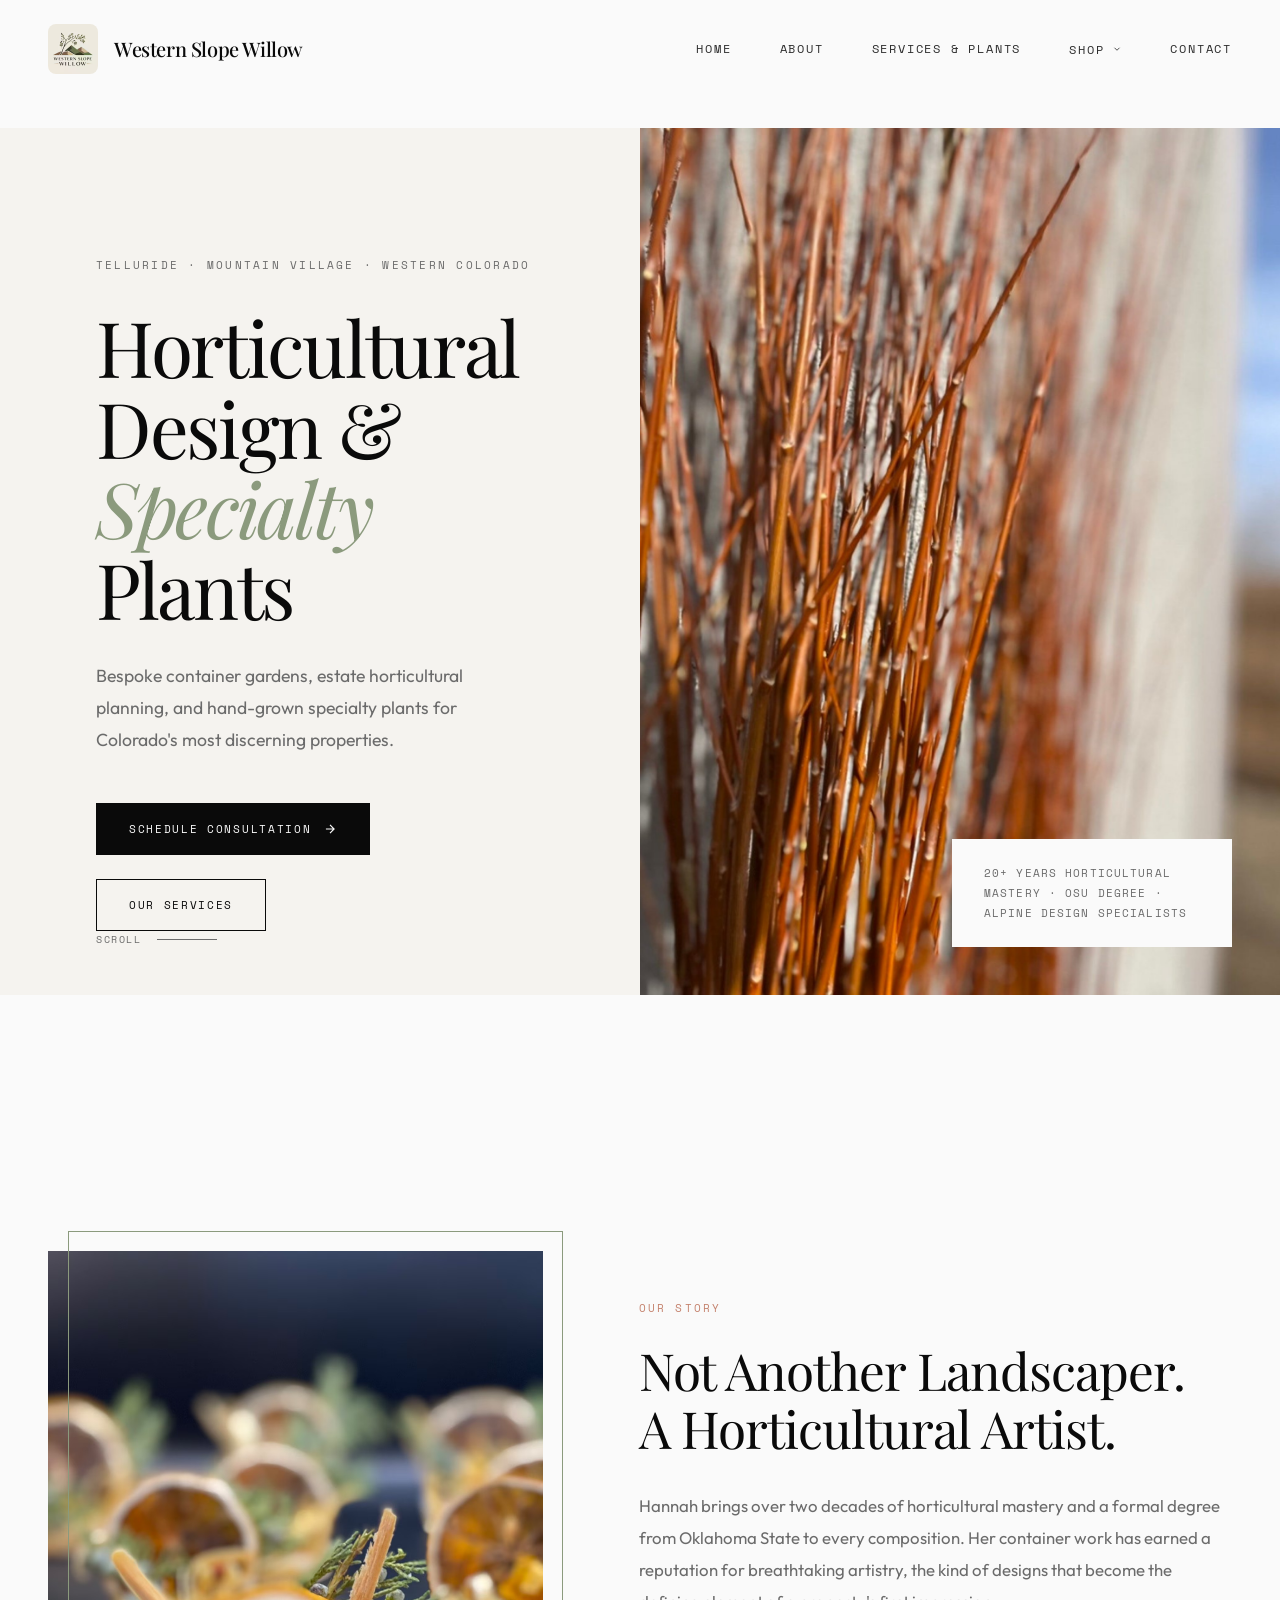
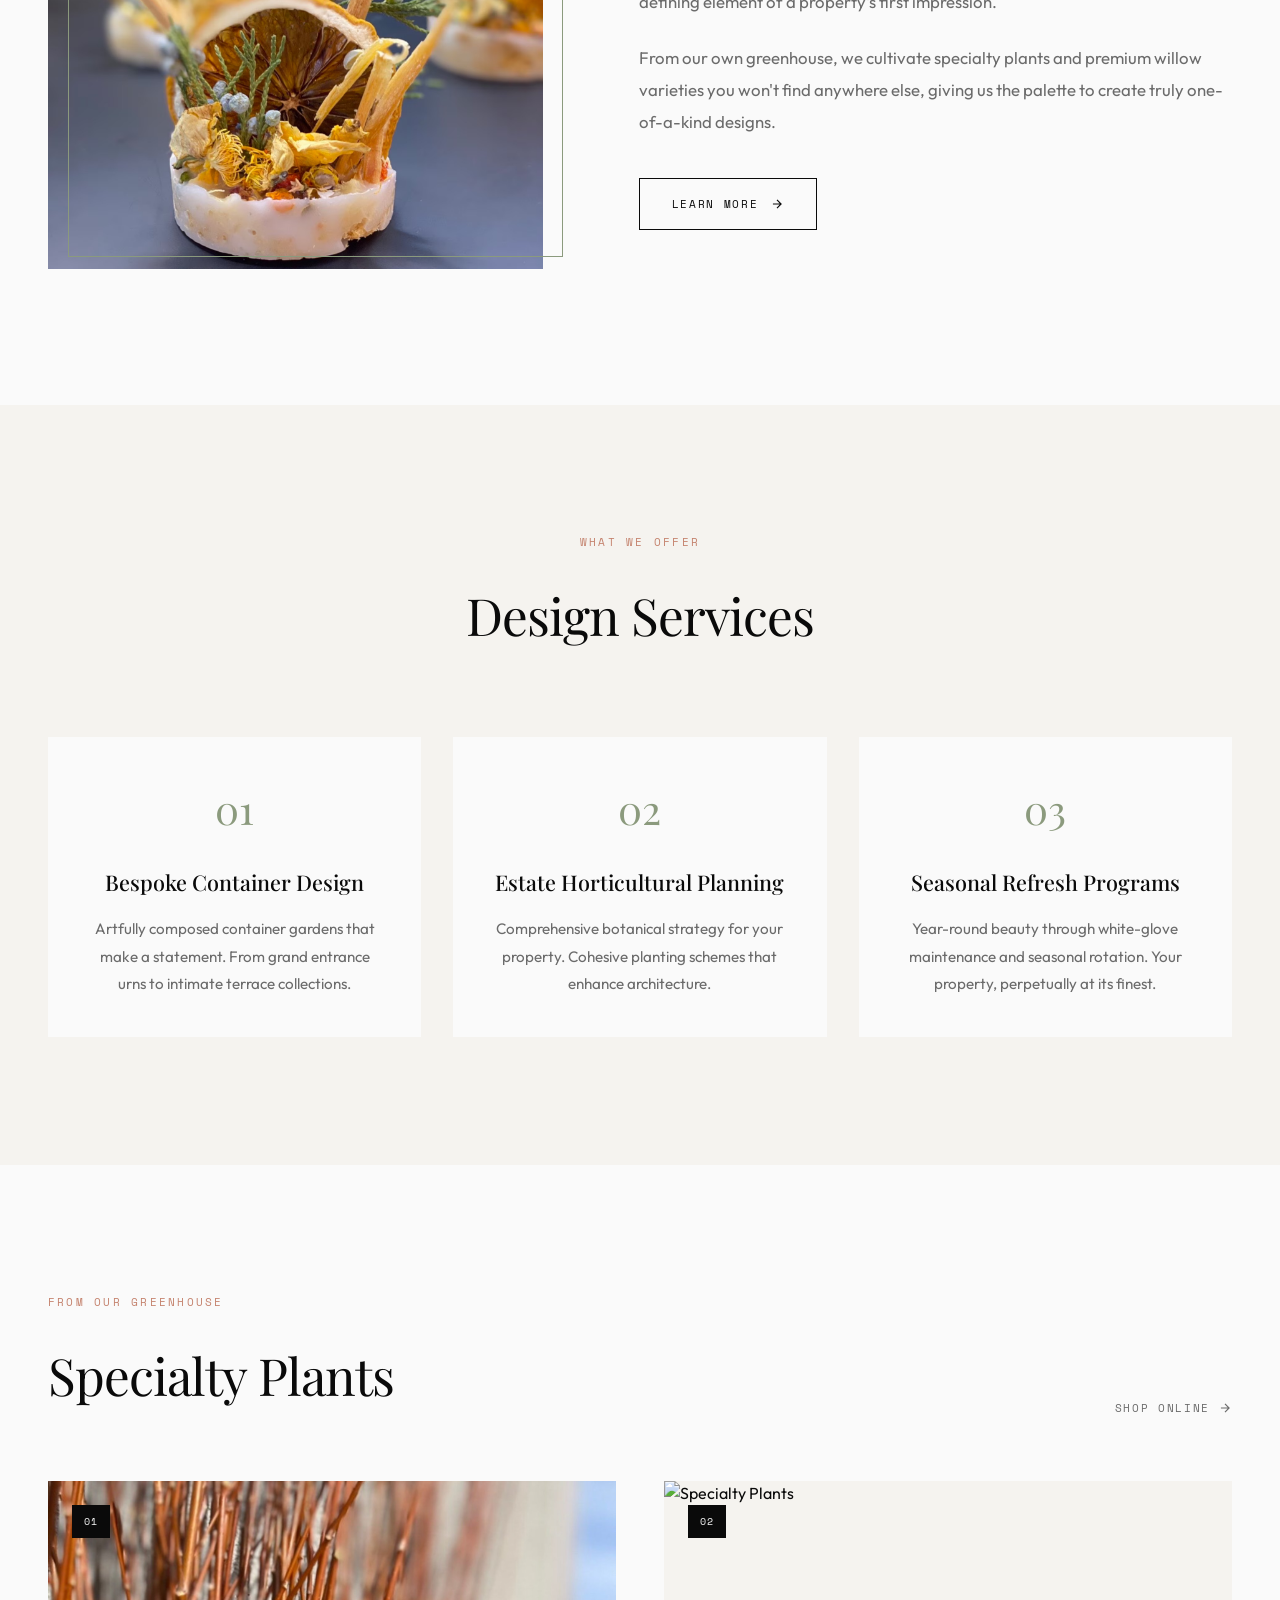
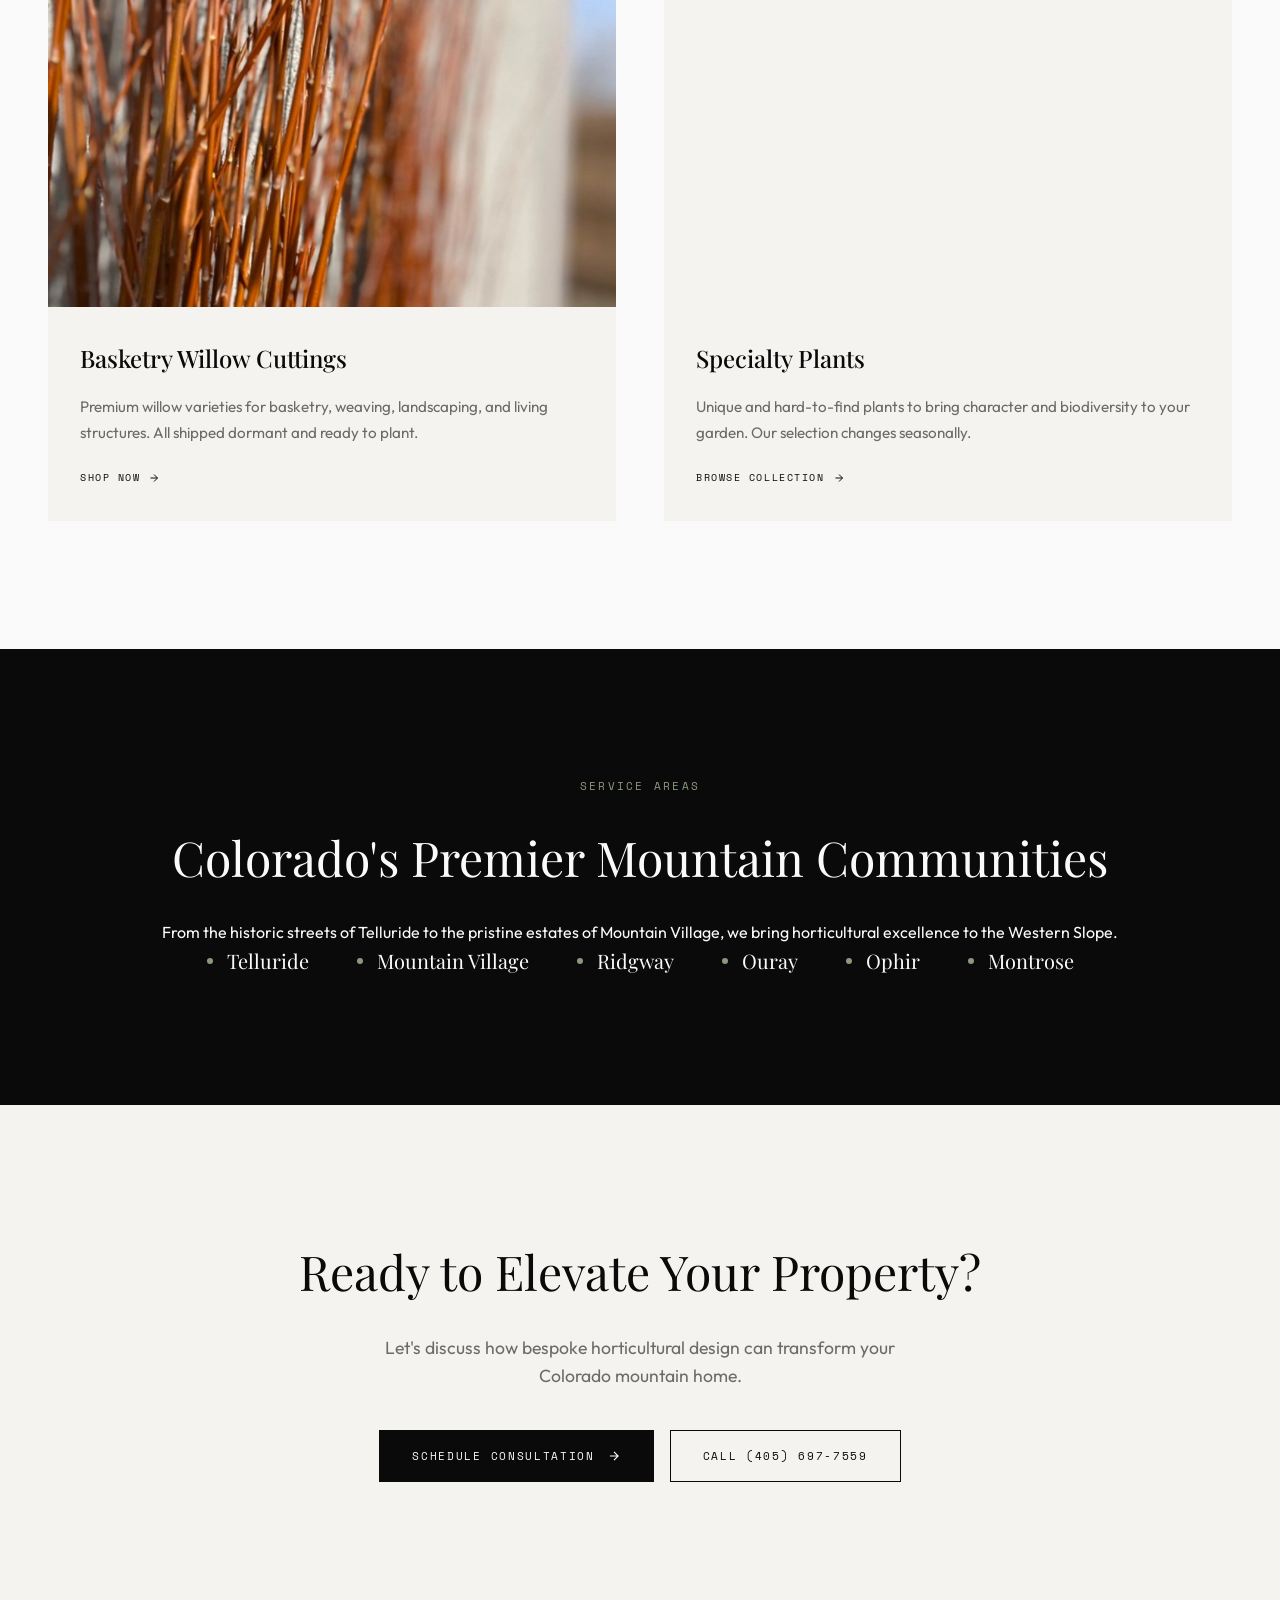
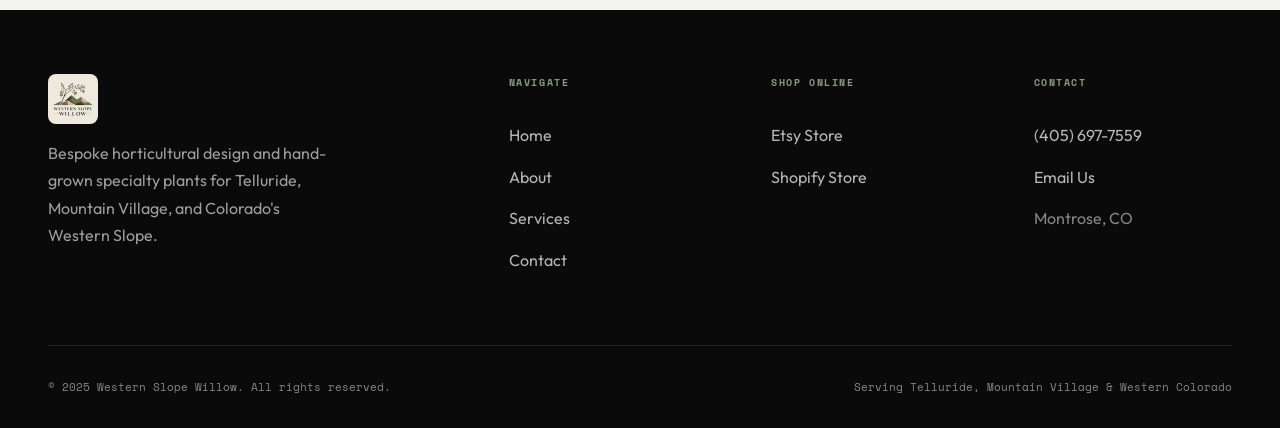
==== commit 8e4c8258: "updates" ====
--- a/index.html
+++ b/index.html
@@ -864,4 +864,10 @@
         showPage('home');
         observeElements();
 
-        document.querySelectorAll('.dropdown-btn
+        document.querySelectorAll('.dropdown-btn').forEach(btn => {
+            btn.addEventListener('click', (e) => { e.stopPropagation(); btn.parentElement.classList.toggle('open'); });
+        });
+        document.addEventListener('click', () => { document.querySelectorAll('.dropdown').forEach(d => d.classList.remove('open')); });
+    </script>
+</body>
+</html>
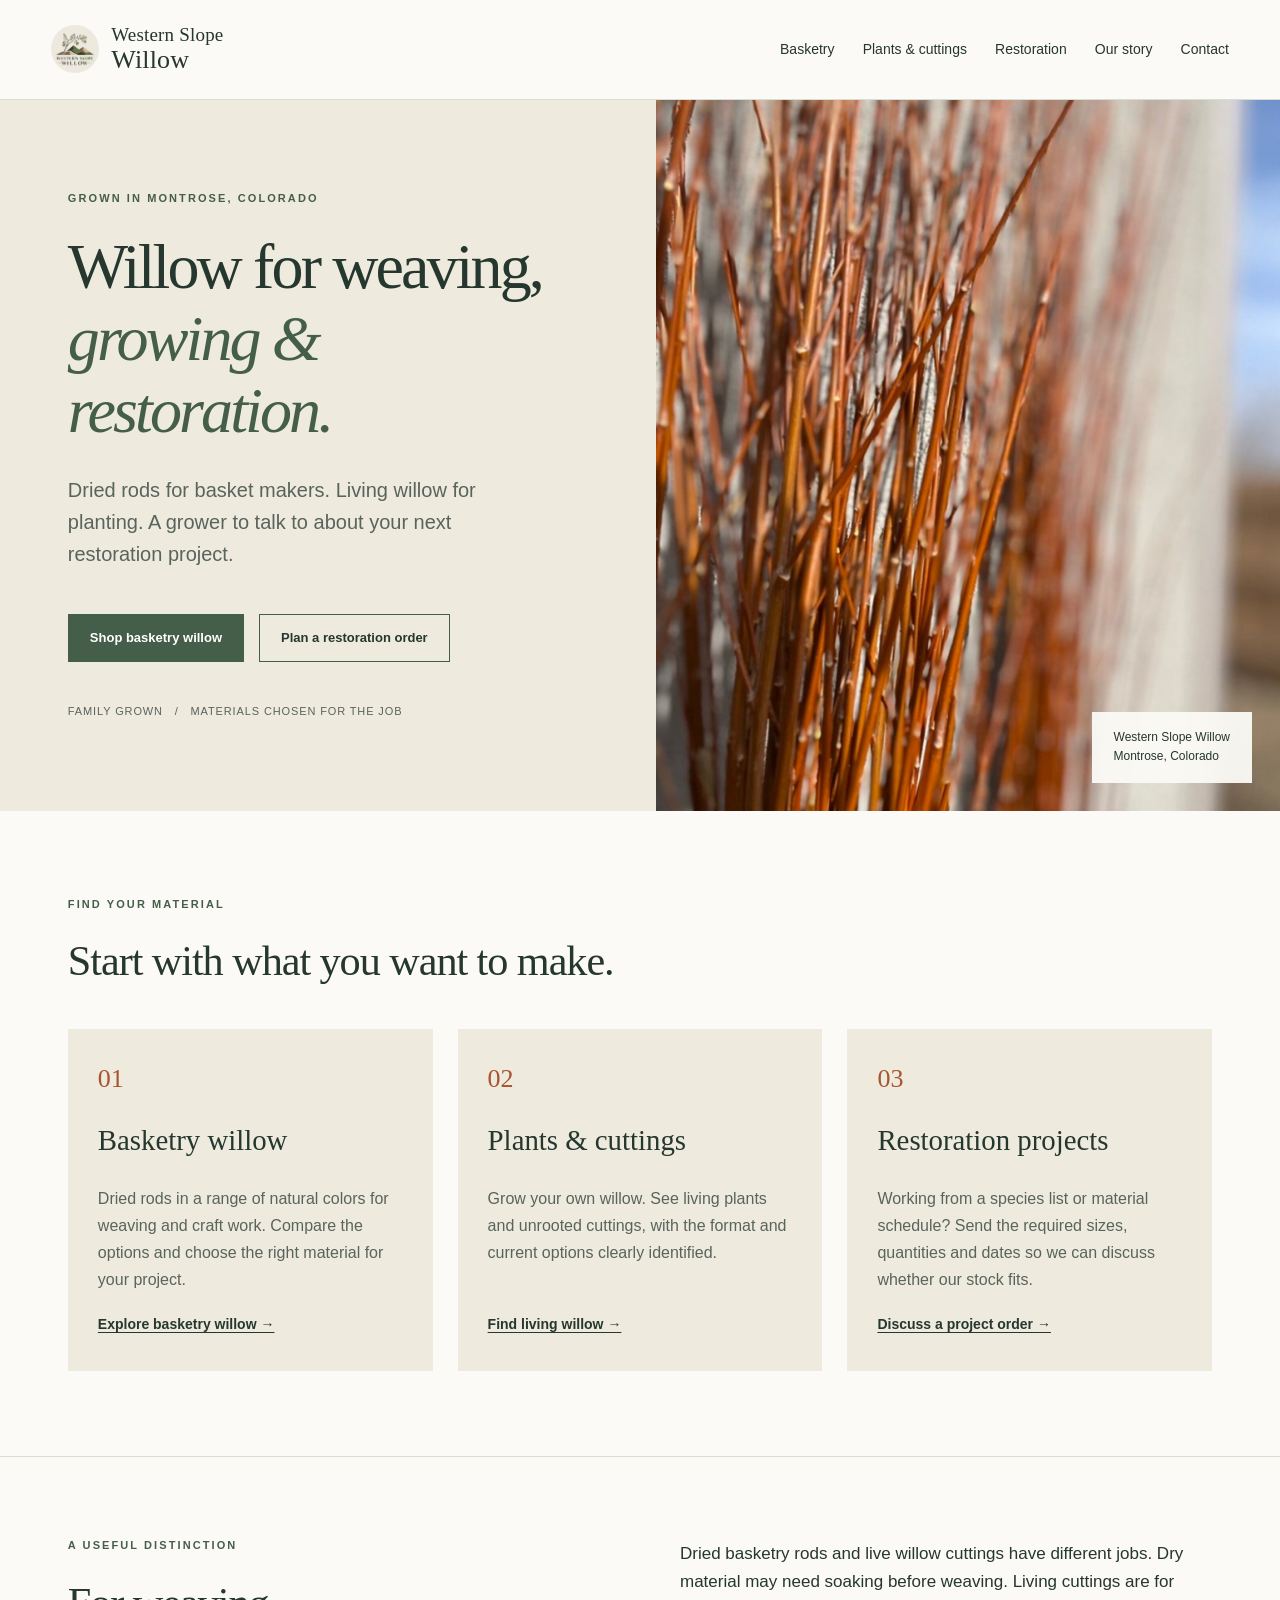
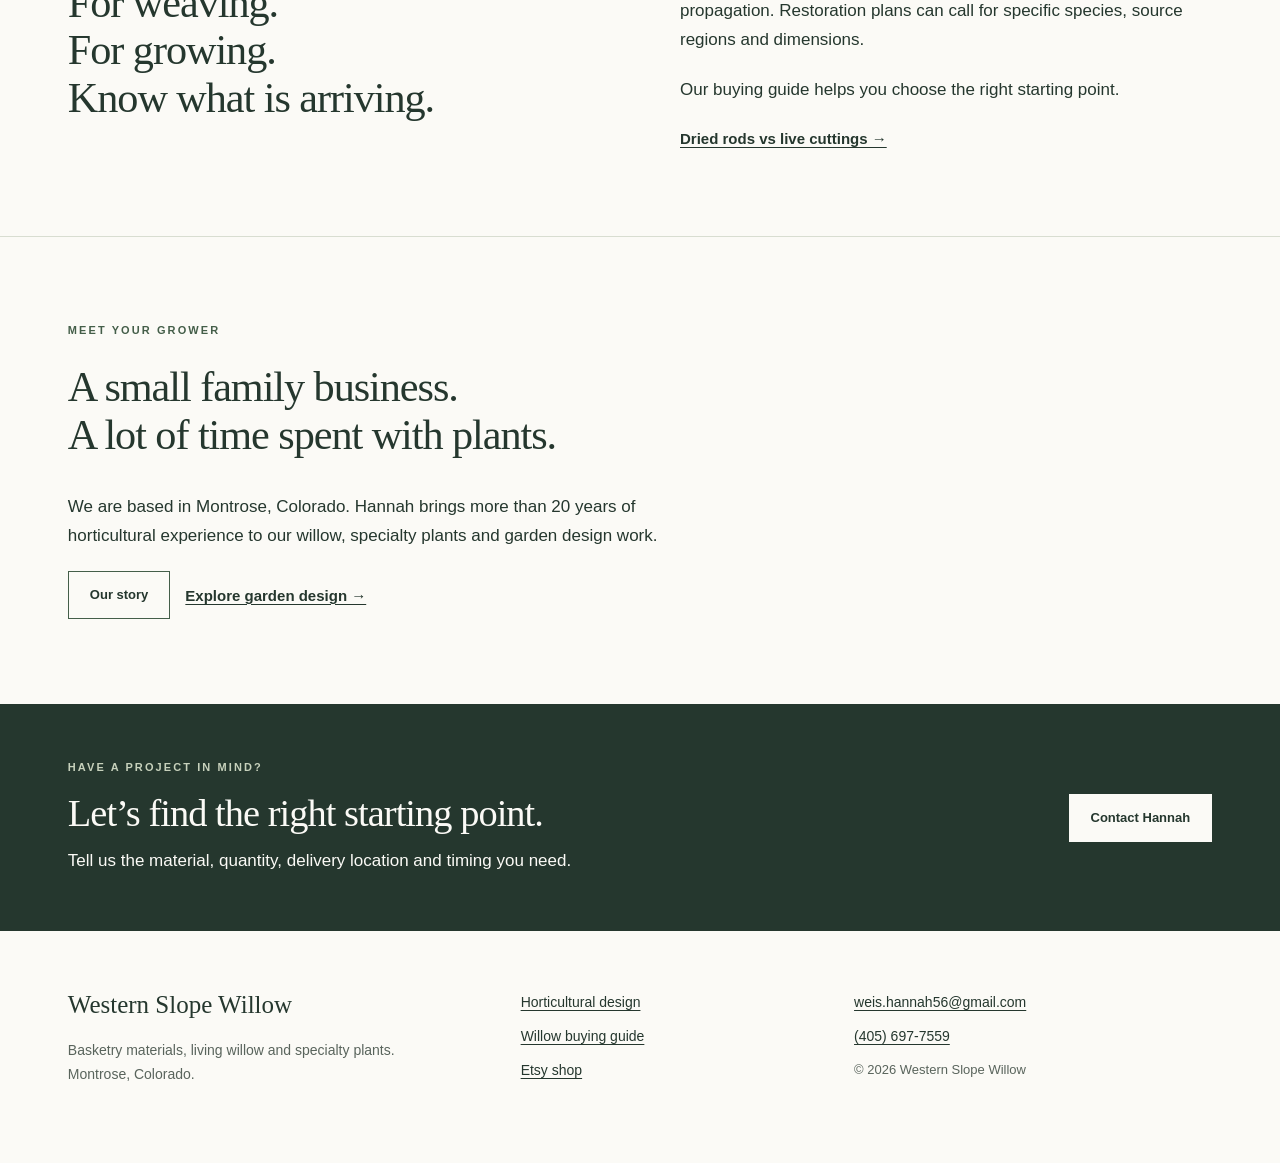
==== commit 3eda5e01: "Add files via upload" ====
--- a/index.html
+++ b/index.html
@@ -1,873 +1,2 @@
-<!DOCTYPE html>
-<html lang="en">
-<head>
-    <meta charset="UTF-8">
-    <meta name="viewport" content="width=device-width, initial-scale=1.0">
-    
-    <!-- SEO Optimized -->
-    <title>Western Slope Willow | Horticultural Design & Premium Plants | Telluride & Western Colorado</title>
-    <meta name="description" content="Premier horticultural design, bespoke container gardens, and hand-grown specialty plants for Telluride, Mountain Village, Ridgway, Ouray & Western Colorado. 20+ years expertise. OSU Horticulture degree.">
-    <meta name="keywords" content="Telluride landscaping, Mountain Village garden design, luxury container gardens, horticulturist Telluride, estate landscaping Colorado, high altitude garden design, Ridgway landscaping, Ouray garden designer, Western Slope horticulture, basketry willow, specialty plants Colorado">
-    
-    <!-- Open Graph -->
-    <meta property="og:title" content="Western Slope Willow | Horticultural Design & Premium Plants">
-    <meta property="og:description" content="Bespoke horticultural design and hand-grown specialty plants for Telluride and Colorado's Western Slope.">
-    <meta property="og:type" content="website">
-    
-    <!-- Geo Tags -->
-    <meta name="geo.region" content="US-CO">
-    <meta name="geo.placename" content="Telluride, Colorado">
-    <meta name="geo.position" content="37.9375;-107.8123">
-    
-    <!-- Schema.org -->
-    <script type="application/ld+json">
-    {
-        "@context": "https://schema.org",
-        "@type": "LocalBusiness",
-        "name": "Western Slope Willow",
-        "description": "Premier horticultural design and specialty plants for Telluride, Mountain Village, and Colorado's Western Slope",
-        "url": "https://www.westernslopewillow.com",
-        "telephone": "+1-405-697-7559",
-        "email": "contact@westernslopewillow.com",
-        "address": { "@type": "PostalAddress", "addressLocality": "Montrose", "addressRegion": "CO", "addressCountry": "US" },
-        "areaServed": ["Telluride, CO", "Mountain Village, CO", "Ridgway, CO", "Ouray, CO", "Montrose, CO"],
-        "priceRange": "$$-$$$"
-    }
-    </script>
-    
-    <link rel="preconnect" href="https://fonts.googleapis.com">
-    <link rel="preconnect" href="https://fonts.gstatic.com" crossorigin>
-    <link href="https://fonts.googleapis.com/css2?family=Playfair+Display:ital,wght@0,400;0,500;0,600;0,700;1,400;1,500&family=Space+Mono:wght@400;700&family=Outfit:wght@300;400;500;600&display=swap" rel="stylesheet">
-    
-    <style>
-        * { margin: 0; padding: 0; box-sizing: border-box; }
-        :root {
-            --black: #0a0a0a;
-            --white: #fafafa;
-            --cream: #f5f3ef;
-            --sage: #8b9a7d;
-            --terracotta: #c4826d;
-            --charcoal: #2d2d2d;
-            --gray: #6b6b6b;
-            --light-gray: #e8e6e1;
-        }
-        html { scroll-behavior: smooth; }
-        body { font-family: 'Outfit', sans-serif; background: var(--white); color: var(--black); overflow-x: hidden; line-height: 1.6; }
-        .font-display { font-family: 'Playfair Display', Georgia, serif; }
-        .font-mono { font-family: 'Space Mono', monospace; }
-        .hidden { display: none !important; }
-
-        /* Navigation */
-        nav {
-            position: fixed; top: 0; left: 0; right: 0; z-index: 100;
-            padding: 1.5rem 3rem; display: flex; justify-content: space-between; align-items: center;
-            transition: all 0.4s cubic-bezier(0.4, 0, 0.2, 1);
-        }
-        nav.scrolled {
-            background: rgba(250, 250, 250, 0.98); backdrop-filter: blur(20px);
-            padding: 1rem 3rem; box-shadow: 0 1px 0 var(--light-gray);
-        }
-        .nav-logo { display: flex; align-items: center; gap: 1rem; text-decoration: none; color: var(--black); }
-        .nav-logo img { height: 50px; width: auto; border-radius: 8px; }
-        .nav-logo span { font-family: 'Playfair Display', serif; font-size: 1.25rem; font-weight: 500; letter-spacing: -0.02em; }
-        .nav-links { display: flex; align-items: center; gap: 3rem; }
-        .nav-link {
-            font-family: 'Space Mono', monospace; font-size: 0.75rem; text-transform: uppercase;
-            letter-spacing: 0.15em; color: var(--charcoal); text-decoration: none;
-            position: relative; padding: 0.5rem 0; transition: color 0.3s ease;
-        }
-        .nav-link::after {
-            content: ''; position: absolute; bottom: 0; left: 0; width: 0; height: 1px;
-            background: var(--terracotta); transition: width 0.3s ease;
-        }
-        .nav-link:hover::after { width: 100%; }
-        .nav-link:hover { color: var(--black); }
-
-        /* Dropdown */
-        .dropdown { position: relative; }
-        .dropdown-btn { background: none; border: none; cursor: pointer; display: flex; align-items: center; gap: 0.5rem; }
-        .dropdown-menu {
-            position: absolute; top: 100%; right: 0; margin-top: 1rem;
-            background: var(--white); border: 1px solid var(--light-gray);
-            padding: 1rem; min-width: 180px; opacity: 0; visibility: hidden;
-            transform: translateY(10px); transition: all 0.3s ease;
-        }
-        .dropdown:hover .dropdown-menu, .dropdown.open .dropdown-menu {
-            opacity: 1; visibility: visible; transform: translateY(0);
-        }
-        .dropdown-menu a {
-            display: block; padding: 0.75rem 1rem; font-family: 'Space Mono', monospace;
-            font-size: 0.7rem; text-transform: uppercase; letter-spacing: 0.1em;
-            color: var(--charcoal); text-decoration: none; transition: all 0.2s ease;
-        }
-        .dropdown-menu a:hover { color: var(--terracotta); padding-left: 1.5rem; }
-
-        /* Mobile */
-        .mobile-toggle { display: none; background: none; border: none; cursor: pointer; padding: 0.5rem; }
-        .mobile-toggle span { display: block; width: 24px; height: 1px; background: var(--black); margin: 6px 0; transition: all 0.3s ease; }
-        .mobile-menu {
-            display: none; position: fixed; top: 0; left: 0; right: 0; bottom: 0;
-            background: var(--white); z-index: 99; padding: 8rem 3rem;
-            opacity: 0; visibility: hidden; transition: all 0.4s ease;
-        }
-        .mobile-menu.active { opacity: 1; visibility: visible; }
-        .mobile-menu a {
-            display: block; font-family: 'Playfair Display', serif; font-size: 2.5rem;
-            color: var(--black); text-decoration: none; padding: 1rem 0;
-            border-bottom: 1px solid var(--light-gray); transition: all 0.3s ease;
-        }
-        .mobile-menu a:hover { padding-left: 2rem; color: var(--terracotta); }
-        @media (max-width: 768px) {
-            nav { padding: 1rem 1.5rem; }
-            .nav-links { display: none; }
-            .mobile-toggle { display: block; }
-            .mobile-menu { display: block; }
-        }
-
-        /* Hero Section */
-        .hero { min-height: 100vh; display: grid; grid-template-columns: 1fr 1fr; position: relative; }
-        .hero-content {
-            display: flex; flex-direction: column; justify-content: center;
-            padding: 8rem 6rem 4rem; background: var(--cream); position: relative;
-        }
-        .hero-label {
-            font-family: 'Space Mono', monospace; font-size: 0.7rem; text-transform: uppercase;
-            letter-spacing: 0.2em; color: var(--gray); margin-bottom: 2rem;
-        }
-        .hero-title {
-            font-family: 'Playfair Display', serif; font-size: clamp(3rem, 6vw, 5.5rem);
-            font-weight: 400; line-height: 1.05; letter-spacing: -0.03em; color: var(--black);
-        }
-        .hero-title em { font-style: italic; color: var(--sage); }
-        .hero-subtitle { font-size: 1.1rem; color: var(--gray); max-width: 400px; margin-top: 2rem; line-height: 1.8; }
-        .hero-cta { display: flex; gap: 1.5rem; margin-top: 3rem; flex-wrap: wrap; }
-        .btn {
-            display: inline-flex; align-items: center; gap: 0.75rem;
-            padding: 1rem 2rem; font-family: 'Space Mono', monospace; font-size: 0.7rem;
-            text-transform: uppercase; letter-spacing: 0.15em; text-decoration: none;
-            transition: all 0.4s cubic-bezier(0.4, 0, 0.2, 1);
-            border: 1px solid var(--black); background: var(--black); color: var(--white);
-        }
-        .btn:hover { background: var(--terracotta); border-color: var(--terracotta); }
-        .btn-outline { background: transparent; color: var(--black); }
-        .btn-outline:hover { background: var(--black); color: var(--white); }
-        .btn svg { width: 14px; height: 14px; transition: transform 0.3s ease; }
-        .btn:hover svg { transform: translateX(4px); }
-        .hero-image { position: relative; overflow: hidden; }
-        .hero-image img { width: 100%; height: 100%; object-fit: cover; }
-        .hero-image-overlay {
-            position: absolute; bottom: 3rem; right: 3rem;
-            background: var(--white); padding: 1.5rem 2rem; max-width: 280px;
-        }
-        .hero-image-overlay p {
-            font-family: 'Space Mono', monospace; font-size: 0.7rem; text-transform: uppercase;
-            letter-spacing: 0.1em; color: var(--gray); line-height: 1.8;
-        }
-        .scroll-indicator {
-            position: absolute; bottom: 3rem; left: 6rem;
-            display: flex; align-items: center; gap: 1rem; color: var(--gray);
-        }
-        .scroll-indicator span { font-family: 'Space Mono', monospace; font-size: 0.65rem; text-transform: uppercase; letter-spacing: 0.15em; }
-        .scroll-line { width: 60px; height: 1px; background: var(--gray); position: relative; overflow: hidden; }
-        .scroll-line::after {
-            content: ''; position: absolute; top: 0; left: -100%; width: 100%; height: 100%;
-            background: var(--black); animation: scrollLine 2s ease-in-out infinite;
-        }
-        @keyframes scrollLine { 0% { left: -100%; } 50% { left: 100%; } 100% { left: 100%; } }
-        @media (max-width: 1024px) {
-            .hero { grid-template-columns: 1fr; }
-            .hero-content { padding: 8rem 2rem 4rem; min-height: 60vh; }
-            .hero-image { height: 50vh; }
-            .scroll-indicator { left: 2rem; bottom: 2rem; }
-        }
-
-        /* Sections */
-        section { padding: 8rem 0; }
-        .container { max-width: 1400px; margin: 0 auto; padding: 0 3rem; }
-        @media (max-width: 768px) { section { padding: 5rem 0; } .container { padding: 0 1.5rem; } }
-
-        /* About Section */
-        .about-section { background: var(--white); }
-        .about-grid { display: grid; grid-template-columns: 1fr 1.2fr; gap: 6rem; align-items: center; }
-        .about-image { position: relative; }
-        .about-image img { width: 100%; aspect-ratio: 4/5; object-fit: cover; }
-        .about-image-frame {
-            position: absolute; top: -20px; right: -20px; bottom: 20px; left: 20px;
-            border: 1px solid var(--sage); pointer-events: none;
-        }
-        .about-label {
-            font-family: 'Space Mono', monospace; font-size: 0.7rem; text-transform: uppercase;
-            letter-spacing: 0.2em; color: var(--terracotta); margin-bottom: 1.5rem;
-        }
-        .about-title {
-            font-family: 'Playfair Display', serif; font-size: clamp(2.5rem, 4vw, 3.5rem);
-            font-weight: 400; line-height: 1.15; letter-spacing: -0.02em; margin-bottom: 2rem;
-        }
-        .about-text { color: var(--gray); font-size: 1.05rem; line-height: 1.9; margin-bottom: 1.5rem; }
-        @media (max-width: 1024px) {
-            .about-grid { grid-template-columns: 1fr; gap: 3rem; }
-            .about-image-frame { display: none; }
-        }
-
-        /* Services Section */
-        .services-section { background: var(--cream); }
-        .section-header { text-align: center; max-width: 700px; margin: 0 auto 5rem; }
-        .section-header h2 {
-            font-family: 'Playfair Display', serif; font-size: clamp(2.5rem, 4vw, 3.5rem);
-            font-weight: 400; margin-top: 1rem; letter-spacing: -0.02em;
-        }
-        .services-grid { display: grid; grid-template-columns: repeat(3, 1fr); gap: 2rem; }
-        .service-card {
-            padding: 2.5rem; background: var(--white); text-align: center;
-            transition: all 0.5s cubic-bezier(0.4, 0, 0.2, 1);
-        }
-        .service-card:hover { transform: translateY(-10px); box-shadow: 0 30px 60px rgba(0,0,0,0.08); }
-        .service-number {
-            font-family: 'Playfair Display', serif; font-size: 2.5rem; font-weight: 300;
-            color: var(--sage); margin-bottom: 1.5rem;
-        }
-        .service-card h3 { font-family: 'Playfair Display', serif; font-size: 1.35rem; font-weight: 500; margin-bottom: 1rem; }
-        .service-card p { color: var(--gray); font-size: 0.95rem; line-height: 1.8; }
-        @media (max-width: 900px) { .services-grid { grid-template-columns: 1fr; } }
-
-        /* Products Section */
-        .products-section { background: var(--white); }
-        .products-header { display: flex; justify-content: space-between; align-items: flex-end; margin-bottom: 4rem; }
-        .products-header h2 {
-            font-family: 'Playfair Display', serif; font-size: clamp(2.5rem, 4vw, 3.5rem);
-            font-weight: 400; letter-spacing: -0.02em;
-        }
-        .section-link {
-            font-family: 'Space Mono', monospace; font-size: 0.7rem; text-transform: uppercase;
-            letter-spacing: 0.15em; color: var(--gray); text-decoration: none;
-            display: flex; align-items: center; gap: 0.5rem; transition: color 0.3s ease;
-        }
-        .section-link:hover { color: var(--terracotta); }
-        .products-grid { display: grid; grid-template-columns: repeat(2, 1fr); gap: 3rem; }
-        .product-card { position: relative; background: var(--cream); overflow: hidden; transition: transform 0.5s cubic-bezier(0.4, 0, 0.2, 1); }
-        .product-card:hover { transform: translateY(-10px); }
-        .product-image { aspect-ratio: 4/3; overflow: hidden; position: relative; }
-        .product-image img { width: 100%; height: 100%; object-fit: cover; transition: transform 0.8s cubic-bezier(0.4, 0, 0.2, 1); }
-        .product-card:hover .product-image img { transform: scale(1.08); }
-        .product-number {
-            position: absolute; top: 1.5rem; left: 1.5rem;
-            font-family: 'Space Mono', monospace; font-size: 0.65rem; letter-spacing: 0.1em;
-            color: var(--white); background: var(--black); padding: 0.5rem 0.75rem;
-        }
-        .product-content { padding: 2rem; }
-        .product-title { font-family: 'Playfair Display', serif; font-size: 1.5rem; font-weight: 500; margin-bottom: 1rem; }
-        .product-desc { color: var(--gray); font-size: 0.95rem; line-height: 1.7; }
-        .product-link {
-            display: inline-flex; align-items: center; gap: 0.5rem; margin-top: 1.5rem;
-            font-family: 'Space Mono', monospace; font-size: 0.65rem; text-transform: uppercase;
-            letter-spacing: 0.15em; color: var(--black); text-decoration: none; transition: color 0.3s ease;
-        }
-        .product-link:hover { color: var(--terracotta); }
-        @media (max-width: 768px) {
-            .products-grid { grid-template-columns: 1fr; }
-            .products-header { flex-direction: column; align-items: flex-start; gap: 1.5rem; }
-        }
-
-        /* Areas Section */
-        .areas-section {
-            background: var(--black); color: var(--white); text-align: center;
-        }
-        .areas-section h2 {
-            font-family: 'Playfair Display', serif; font-size: clamp(2rem, 4vw, 3rem);
-            font-weight: 400; margin-bottom: 1.5rem;
-        }
-        .areas-section > .container > p { color: rgba(255,255,255,0.7); font-size: 1.1rem; max-width: 600px; margin: 0 auto 3rem; }
-        .areas-list { display: flex; flex-wrap: wrap; justify-content: center; gap: 1.5rem 3rem; }
-        .area-item {
-            font-family: 'Playfair Display', serif; font-size: 1.25rem; font-weight: 400;
-            color: var(--white); position: relative; padding-left: 1.25rem;
-        }
-        .area-item::before {
-            content: ''; position: absolute; left: 0; top: 50%; transform: translateY(-50%);
-            width: 6px; height: 6px; background: var(--sage); border-radius: 50%;
-        }
-
-        /* CTA Banner */
-        .cta-banner { background: var(--cream); text-align: center; }
-        .cta-banner h2 {
-            font-family: 'Playfair Display', serif; font-size: clamp(2rem, 4vw, 3rem);
-            font-weight: 400; margin-bottom: 1.5rem;
-        }
-        .cta-banner p { color: var(--gray); font-size: 1.1rem; max-width: 550px; margin: 0 auto 2.5rem; }
-        .cta-buttons { display: flex; gap: 1rem; justify-content: center; flex-wrap: wrap; }
-
-        /* Contact Section */
-        .contact-grid { display: grid; grid-template-columns: 1fr 1.5fr; gap: 6rem; }
-        .contact-info h2 {
-            font-family: 'Playfair Display', serif; font-size: clamp(2rem, 3vw, 2.5rem);
-            font-weight: 400; margin-bottom: 1.5rem;
-        }
-        .contact-info > p { color: var(--gray); line-height: 1.8; margin-bottom: 2rem; }
-        .contact-details { border-top: 1px solid var(--light-gray); padding-top: 2rem; }
-        .contact-item { margin-bottom: 1.5rem; }
-        .contact-item-label {
-            font-family: 'Space Mono', monospace; font-size: 0.65rem; text-transform: uppercase;
-            letter-spacing: 0.15em; color: var(--gray); margin-bottom: 0.5rem;
-        }
-        .contact-item-value { font-size: 1rem; color: var(--black); }
-        .contact-item-value a { color: var(--black); text-decoration: none; transition: color 0.3s ease; }
-        .contact-item-value a:hover { color: var(--terracotta); }
-        .contact-form { background: var(--cream); padding: 3rem; }
-        .form-group { margin-bottom: 1.5rem; }
-        .form-label {
-            display: block; font-family: 'Space Mono', monospace; font-size: 0.65rem;
-            text-transform: uppercase; letter-spacing: 0.15em; color: var(--gray); margin-bottom: 0.75rem;
-        }
-        .form-input {
-            width: 100%; padding: 1rem; border: 1px solid var(--light-gray); background: var(--white);
-            font-family: 'Outfit', sans-serif; font-size: 1rem; color: var(--black); transition: border-color 0.3s ease;
-        }
-        .form-input:focus { outline: none; border-color: var(--sage); }
-        textarea.form-input { resize: none; min-height: 150px; }
-        .form-row { display: grid; grid-template-columns: 1fr 1fr; gap: 1.5rem; }
-        @media (max-width: 1024px) { .contact-grid { grid-template-columns: 1fr; gap: 3rem; } }
-        @media (max-width: 768px) { .form-row { grid-template-columns: 1fr; } }
-
-        /* Footer */
-        footer { background: var(--black); color: var(--white); padding: 4rem 0 2rem; }
-        .footer-grid { display: grid; grid-template-columns: 2fr 1fr 1fr 1fr; gap: 4rem; margin-bottom: 4rem; }
-        .footer-brand p { color: rgba(255,255,255,0.6); margin-top: 1rem; max-width: 280px; line-height: 1.7; }
-        .footer-title {
-            font-family: 'Space Mono', monospace; font-size: 0.65rem; text-transform: uppercase;
-            letter-spacing: 0.15em; color: var(--sage); margin-bottom: 1.5rem;
-        }
-        .footer-links a { display: block; color: rgba(255,255,255,0.7); text-decoration: none; padding: 0.5rem 0; transition: color 0.3s; }
-        .footer-links a:hover { color: var(--white); }
-        .footer-bottom {
-            display: flex; justify-content: space-between; align-items: center;
-            padding-top: 2rem; border-top: 1px solid rgba(255,255,255,0.1);
-        }
-        .footer-bottom p { font-family: 'Space Mono', monospace; font-size: 0.7rem; color: rgba(255,255,255,0.5); }
-        @media (max-width: 1024px) { .footer-grid { grid-template-columns: 1fr 1fr; gap: 3rem; } }
-        @media (max-width: 768px) {
-            .footer-grid { grid-template-columns: 1fr; gap: 2rem; }
-            .footer-bottom { flex-direction: column; gap: 1rem; text-align: center; }
-        }
-
-        /* Animations */
-        @keyframes fadeInUp { from { opacity: 0; transform: translateY(40px); } to { opacity: 1; transform: translateY(0); } }
-        .animate-in { animation: fadeInUp 0.8s cubic-bezier(0.4, 0, 0.2, 1) forwards; }
-        .delay-1 { animation-delay: 0.1s; } .delay-2 { animation-delay: 0.2s; }
-        .delay-3 { animation-delay: 0.3s; } .delay-4 { animation-delay: 0.4s; }
-        .reveal { opacity: 0; transform: translateY(40px); transition: all 0.8s cubic-bezier(0.4, 0, 0.2, 1); }
-        .reveal.visible { opacity: 1; transform: translateY(0); }
-
-        /* Page headers */
-        .page-hero { min-height: 50vh; display: flex; align-items: flex-end; padding: 8rem 0 4rem; background: var(--cream); }
-        .page-title {
-            font-family: 'Playfair Display', serif; font-size: clamp(3rem, 6vw, 5rem);
-            font-weight: 400; letter-spacing: -0.03em; margin-bottom: 1rem;
-        }
-        .page-subtitle { font-size: 1.15rem; color: var(--gray); max-width: 500px; }
-        .page-content { padding: 6rem 0; background: var(--white); }
-
-        /* About page */
-        .about-content-grid { display: grid; grid-template-columns: 1fr 2fr; gap: 4rem; }
-        .about-sidebar { position: sticky; top: 120px; height: fit-content; }
-        .about-sidebar-item { margin-bottom: 2rem; }
-        .about-sidebar-label {
-            font-family: 'Space Mono', monospace; font-size: 0.65rem; text-transform: uppercase;
-            letter-spacing: 0.15em; color: var(--gray); margin-bottom: 0.5rem;
-        }
-        .about-sidebar-value { font-size: 1rem; color: var(--black); }
-        .about-main-text { font-size: 1.15rem; color: var(--charcoal); line-height: 2; }
-        .about-main-text p { margin-bottom: 2rem; }
-        .about-main-text strong { color: var(--black); }
-        .specialties-list { margin-top: 3rem; padding-top: 2rem; border-top: 1px solid var(--light-gray); }
-        .specialty-item { display: flex; align-items: flex-start; gap: 1rem; padding: 1rem 0; }
-        .specialty-icon {
-            width: 24px; height: 24px; background: var(--sage); border-radius: 50%;
-            flex-shrink: 0; display: flex; align-items: center; justify-content: center;
-        }
-        .specialty-icon svg { width: 12px; height: 12px; color: var(--white); }
-        @media (max-width: 1024px) {
-            .about-content-grid { grid-template-columns: 1fr; gap: 3rem; }
-            .about-sidebar { position: static; display: grid; grid-template-columns: repeat(2, 1fr); gap: 2rem; }
-        }
-        @media (max-width: 768px) { .about-sidebar { grid-template-columns: 1fr; } }
-
-        /* Services/Products page */
-        .product-detail { display: grid; grid-template-columns: 1.2fr 1fr; gap: 6rem; align-items: center; margin-bottom: 8rem; }
-        .product-detail:last-child { margin-bottom: 0; }
-        .product-detail.reverse { direction: rtl; }
-        .product-detail.reverse > * { direction: ltr; }
-        .product-detail-image img { width: 100%; aspect-ratio: 4/3; object-fit: cover; }
-        .product-detail-content h3 {
-            font-family: 'Playfair Display', serif; font-size: clamp(2rem, 3vw, 2.5rem);
-            font-weight: 400; margin-bottom: 1.5rem;
-        }
-        .product-detail-content p { color: var(--gray); font-size: 1.05rem; line-height: 1.9; margin-bottom: 1.5rem; }
-        @media (max-width: 1024px) { .product-detail, .product-detail.reverse { grid-template-columns: 1fr; gap: 3rem; direction: ltr; } }
-    </style>
-</head>
-<body>
-    <!-- Navigation -->
-    <nav id="navbar">
-        <a href="#home" class="nav-logo" onclick="showPage('home')">
-            <img src="[data-uri]" alt="Western Slope Willow">
-            <span>Western Slope Willow</span>
-        </a>
-        <div class="nav-links">
-            <a href="#home" class="nav-link" onclick="showPage('home')">Home</a>
-            <a href="#about" class="nav-link" onclick="showPage('about')">About</a>
-            <a href="#services" class="nav-link" onclick="showPage('services')">Services & Plants</a>
-            <div class="dropdown">
-                <button class="dropdown-btn nav-link">
-                    Shop
-                    <svg width="10" height="10" viewBox="0 0 24 24" fill="none" stroke="currentColor" stroke-width="2"><path d="M6 9l6 6 6-6"/></svg>
-                </button>
-                <div class="dropdown-menu">
-                    <a href="https://www.etsy.com/shop/WesternSlopeWillowCo" target="_blank">Etsy Store</a>
-                    <a href="https://m1h2y1-4b.myshopify.com/" target="_blank">Shopify Store</a>
-                </div>
-            </div>
-            <a href="#contact" class="nav-link" onclick="showPage('contact')">Contact</a>
-        </div>
-        <button class="mobile-toggle" id="mobileToggle"><span></span><span></span><span></span></button>
-    </nav>
-
-    <div class="mobile-menu" id="mobileMenu">
-        <a href="#home" onclick="showPage('home')">Home</a>
-        <a href="#about" onclick="showPage('about')">About</a>
-        <a href="#services" onclick="showPage('services')">Services & Plants</a>
-        <a href="#contact" onclick="showPage('contact')">Contact</a>
-        <a href="https://www.etsy.com/shop/WesternSlopeWillowCo" target="_blank">Etsy Store</a>
-        <a href="https://m1h2y1-4b.myshopify.com/" target="_blank">Shopify Store</a>
-    </div>
-
-    <main>
-        <!-- HOME PAGE -->
-        <div id="home" class="page">
-            <section class="hero">
-                <div class="hero-content">
-                    <p class="hero-label animate-in">Telluride · Mountain Village · Western Colorado</p>
-                    <h1 class="hero-title animate-in delay-1">Horticultural<br>Design &<br><em>Specialty</em> Plants</h1>
-                    <p class="hero-subtitle animate-in delay-2">Bespoke container gardens, estate horticultural planning, and hand-grown specialty plants for Colorado's most discerning properties.</p>
-                    <div class="hero-cta animate-in delay-3">
-                        <a href="#contact" onclick="showPage('contact')" class="btn">
-                            Schedule Consultation
-                            <svg viewBox="0 0 24 24" fill="none" stroke="currentColor" stroke-width="2"><path d="M5 12h14M12 5l7 7-7 7"/></svg>
-                        </a>
-                        <a href="#services" onclick="showPage('services')" class="btn btn-outline">Our Services</a>
-                    </div>
-                    <div class="scroll-indicator animate-in delay-4">
-                        <span>Scroll</span>
-                        <div class="scroll-line"></div>
-                    </div>
-                </div>
-                <div class="hero-image">
-                    <img src="[data-uri]